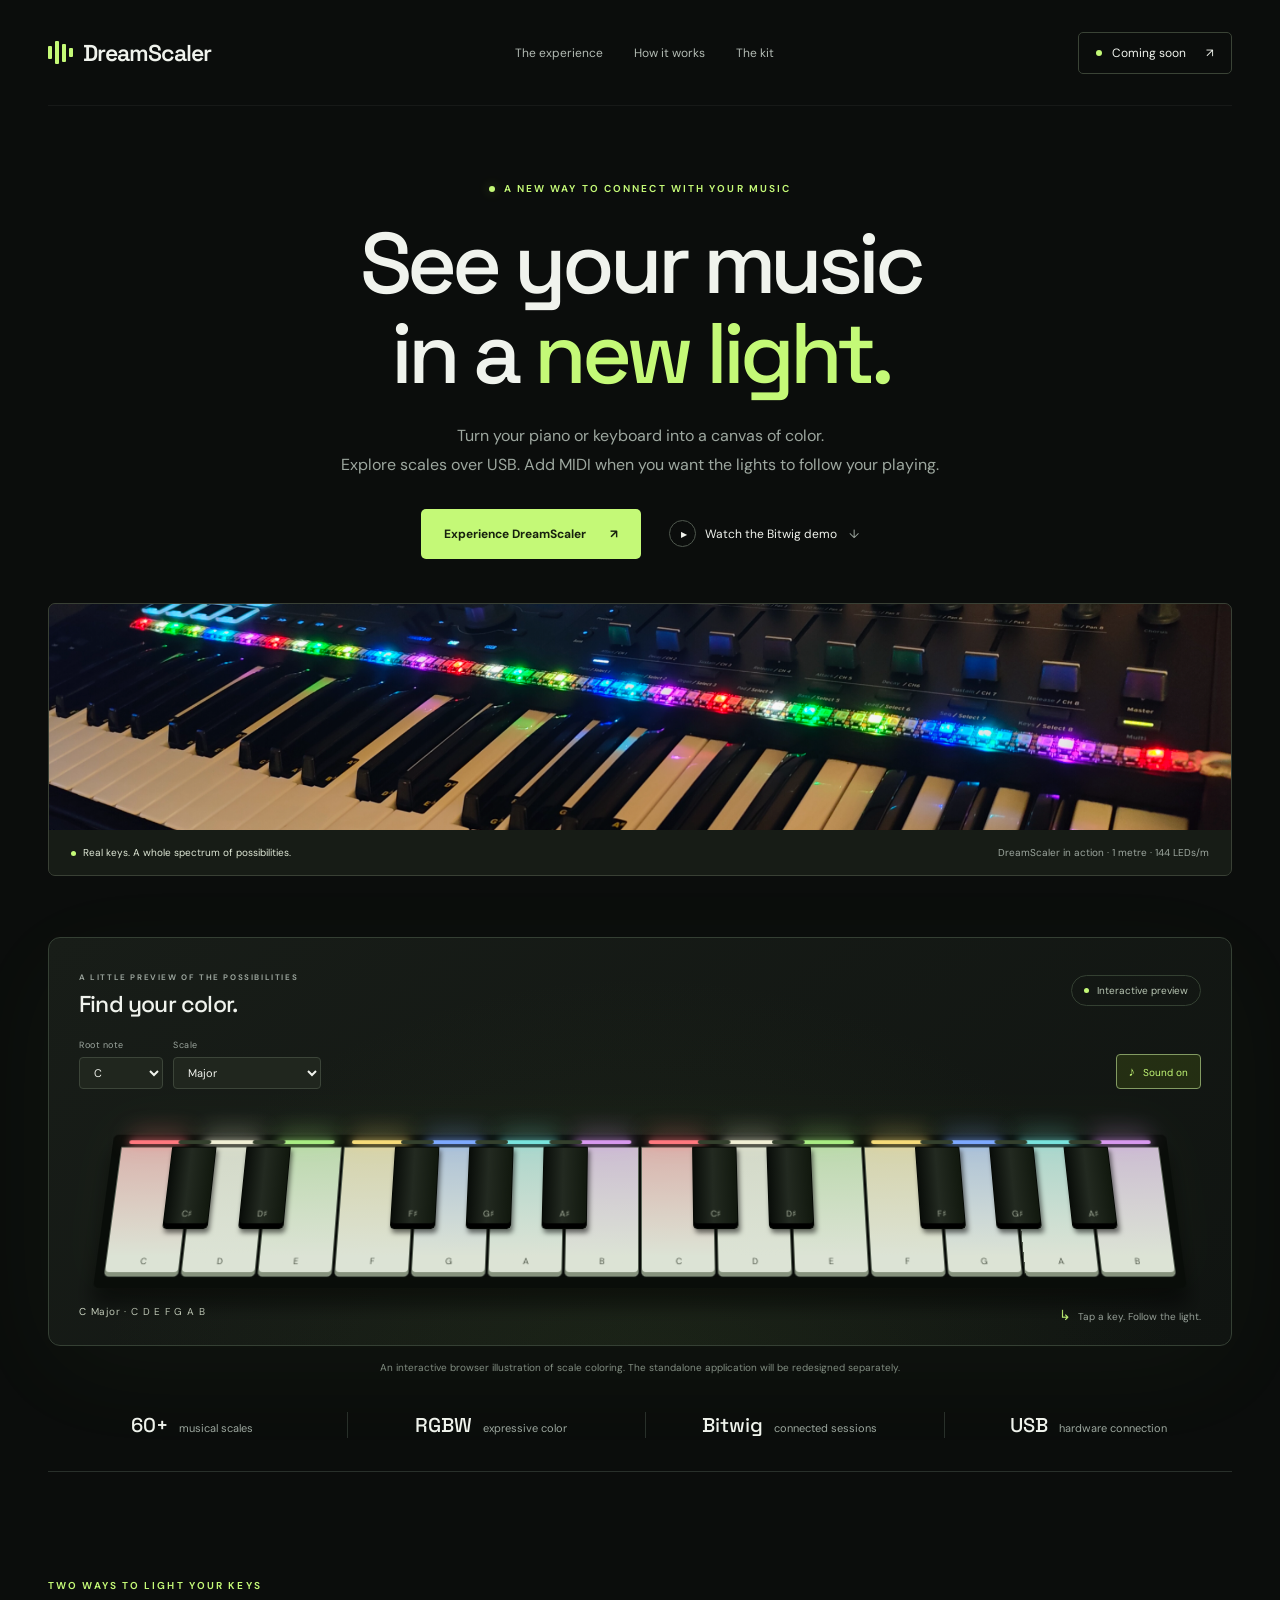
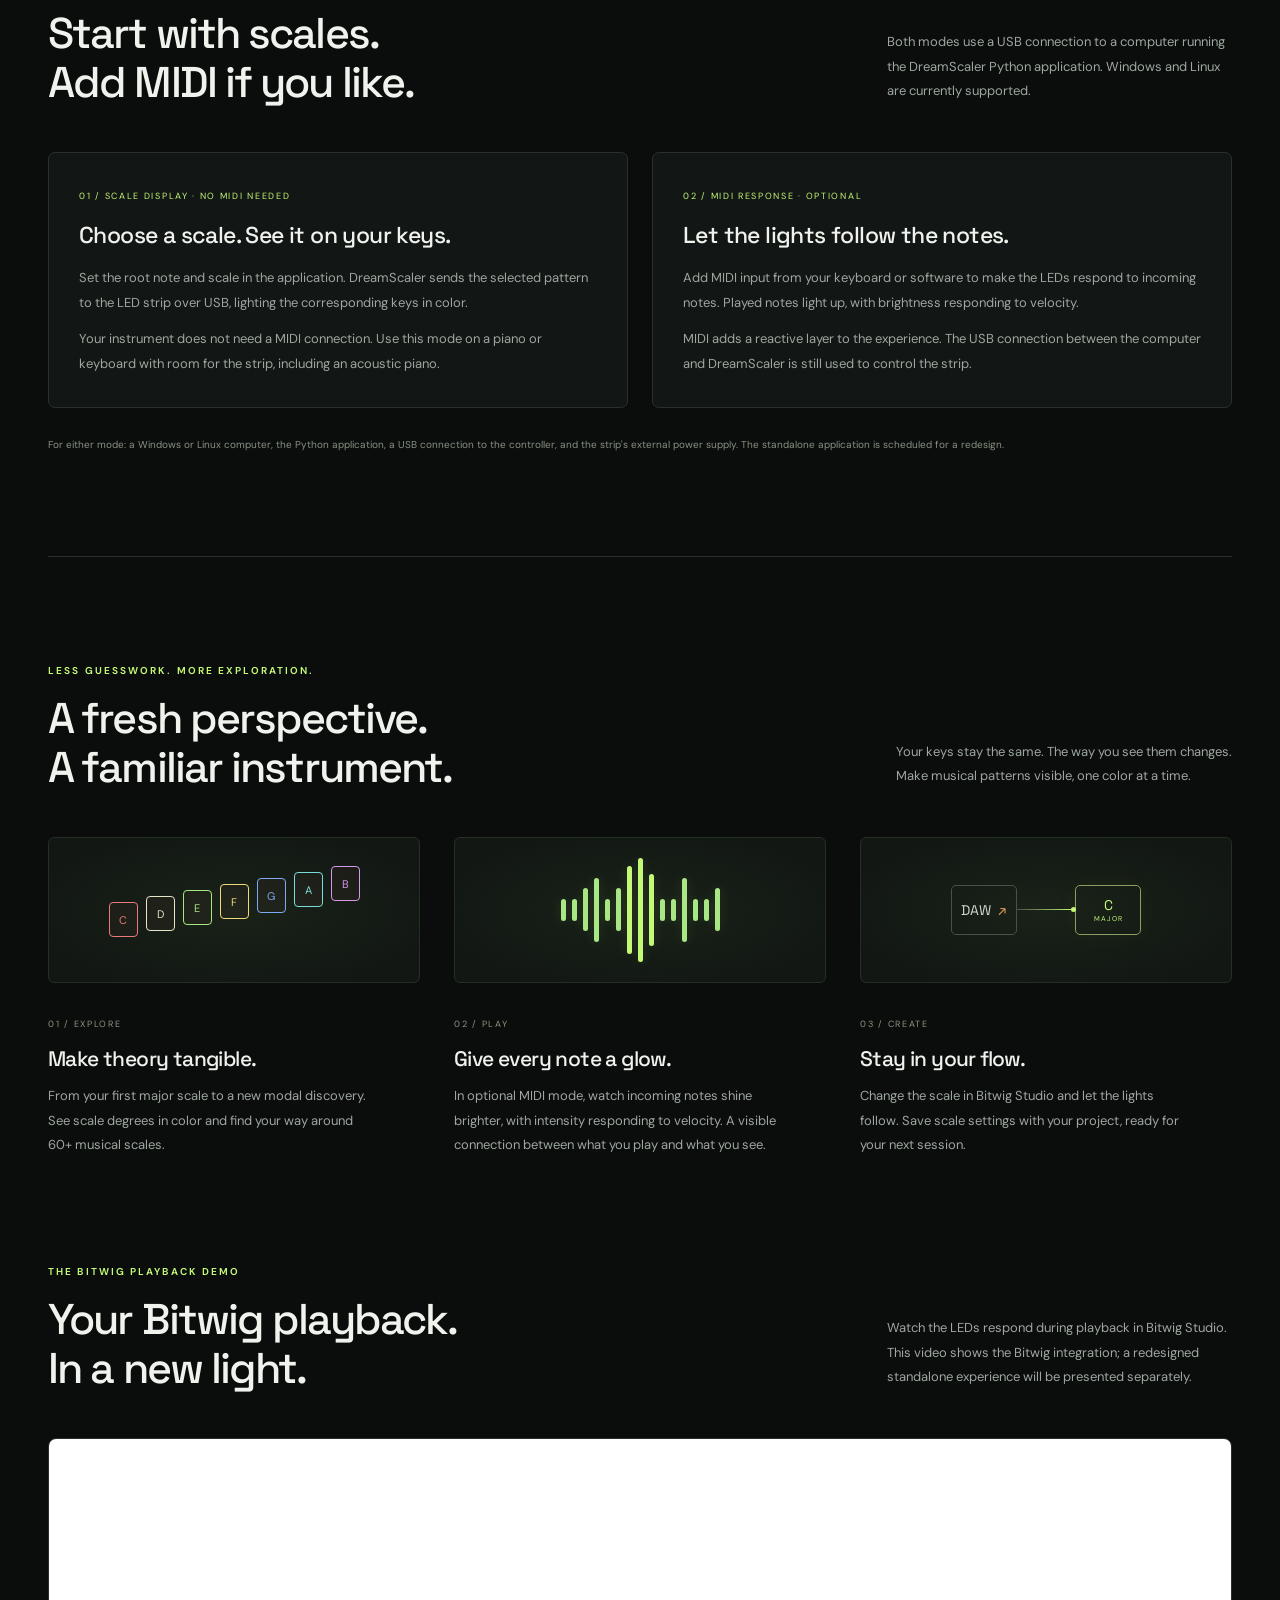
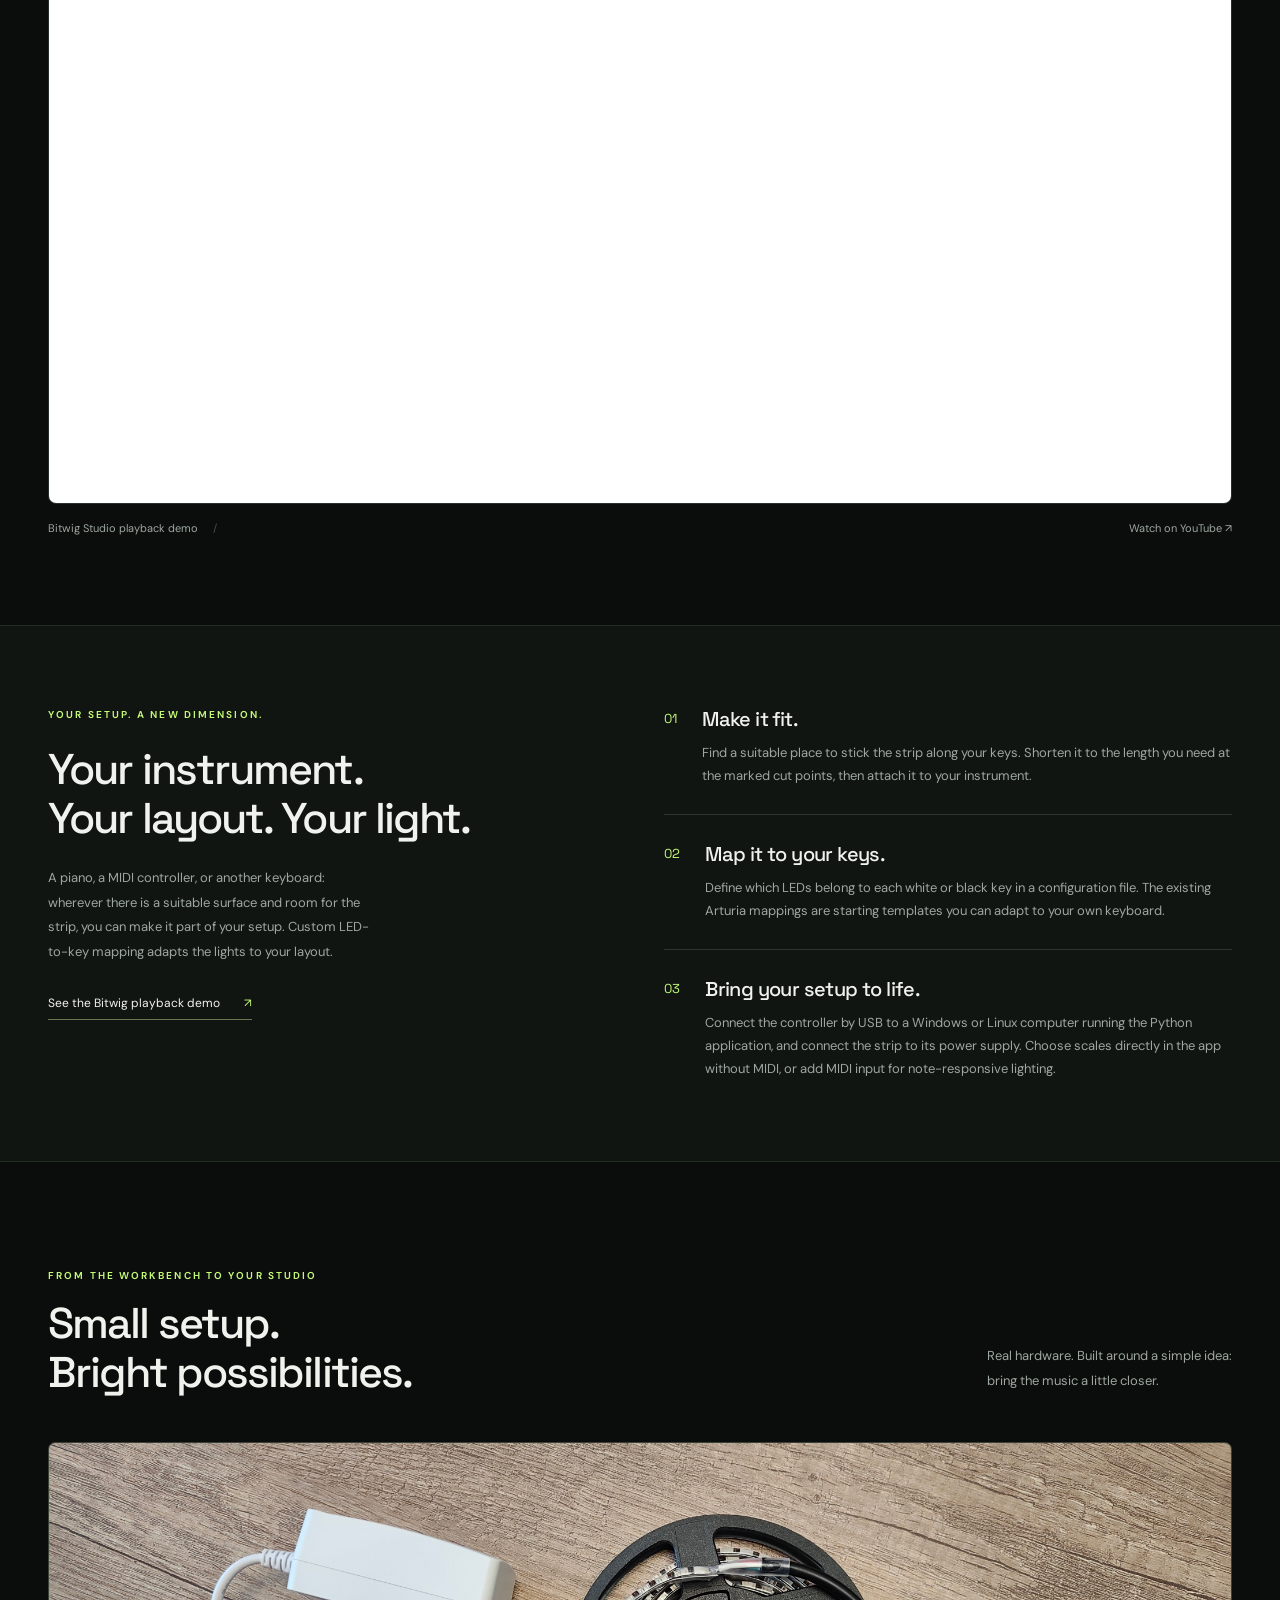
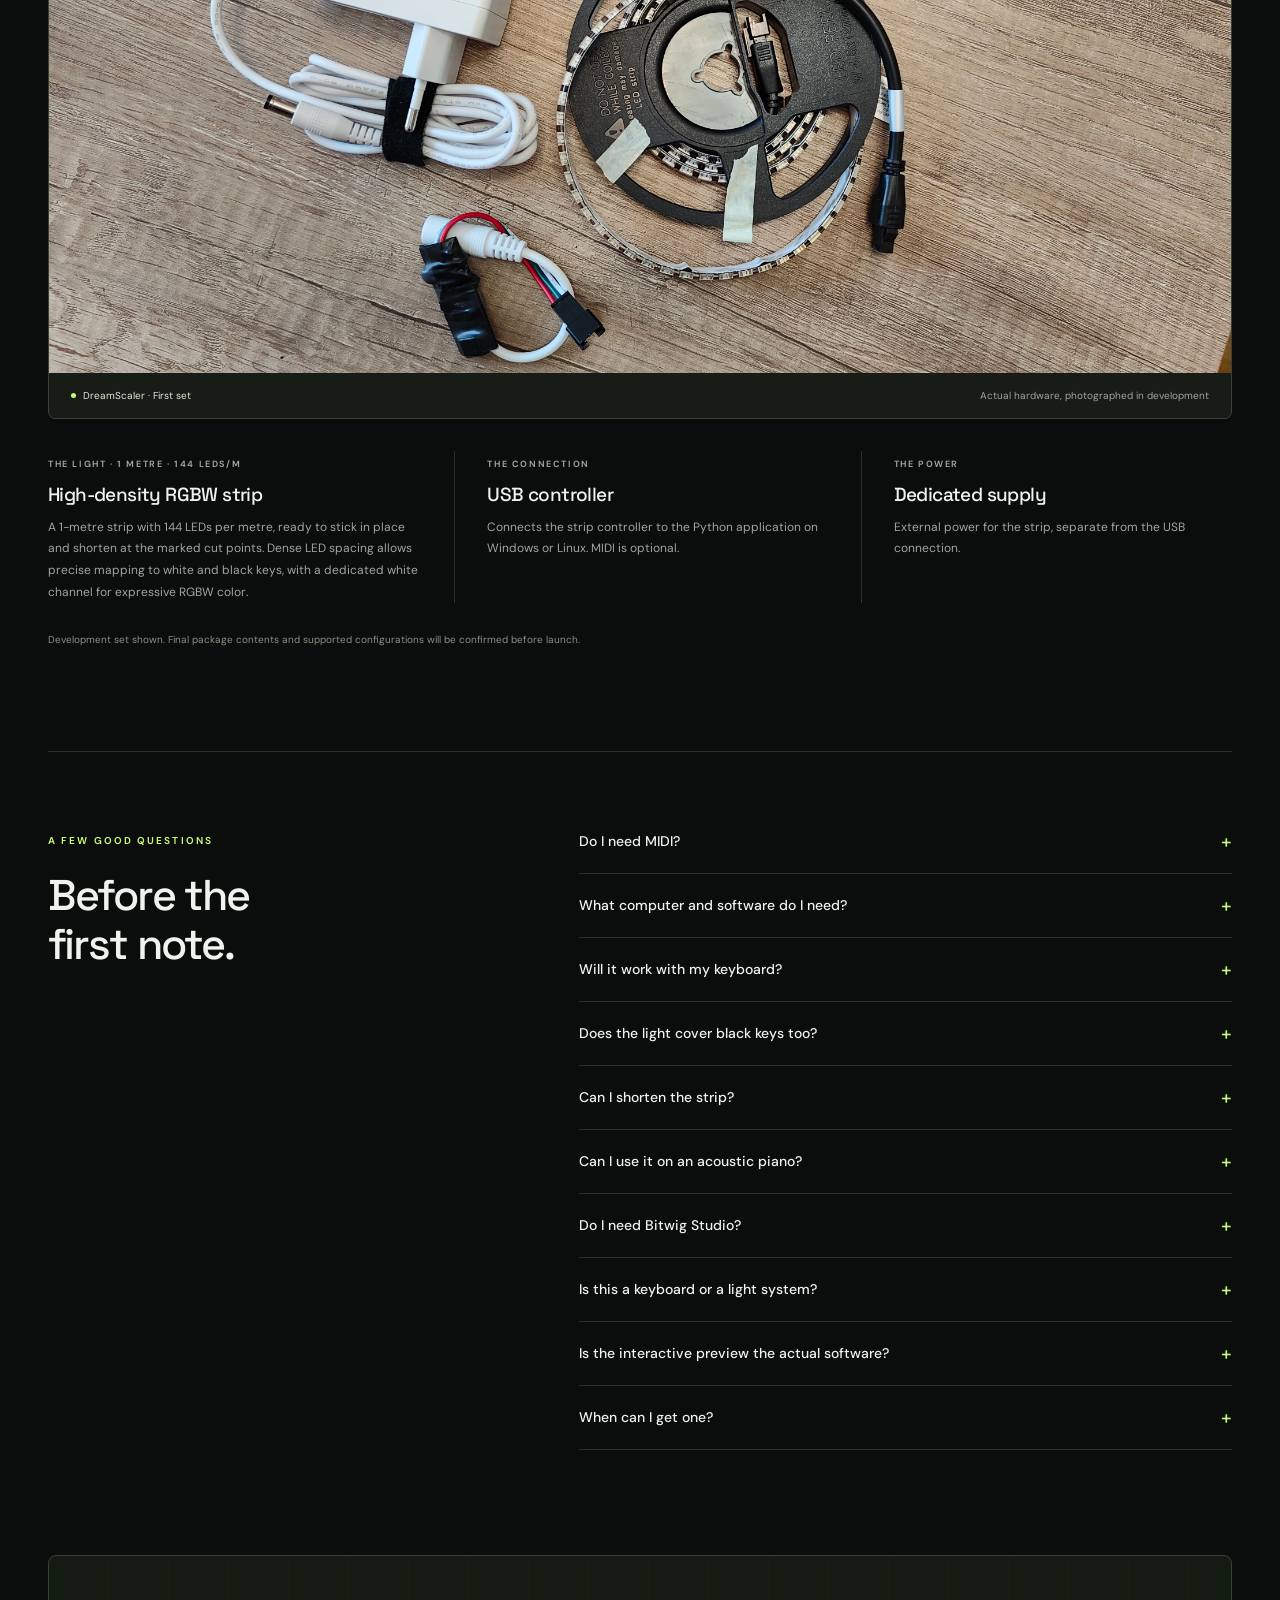
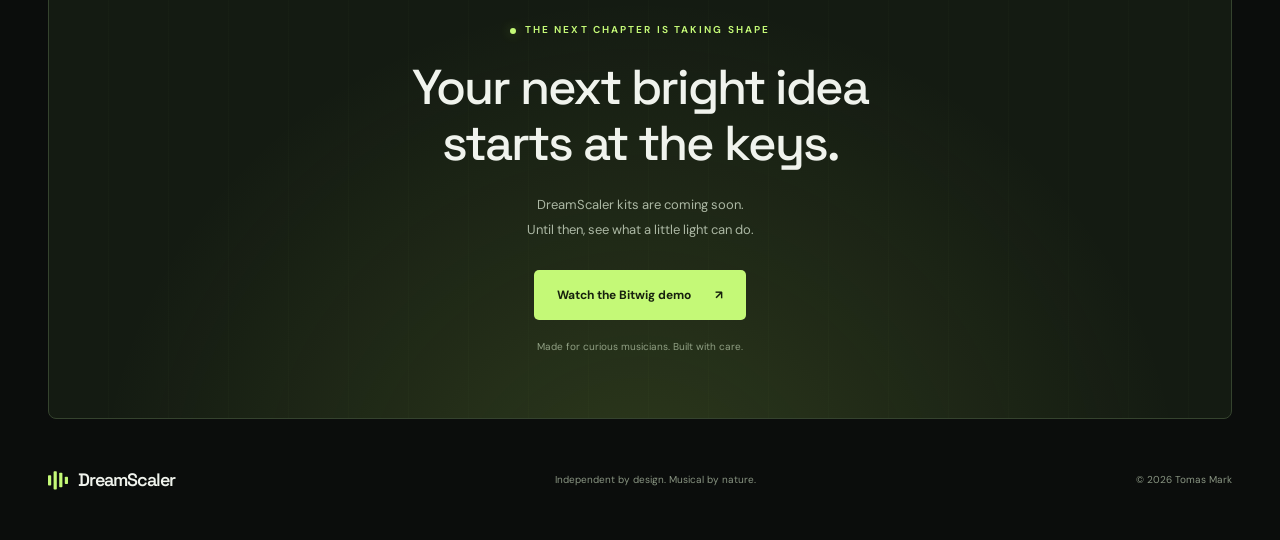
==== index.html @ aa08d742 "Distinguish USB scale display from optional MIDI response modes" ====
<!doctype html>
<html lang="en">
<head>
  <meta charset="utf-8">
  <meta name="viewport" content="width=device-width, initial-scale=1">
  <meta name="theme-color" content="#0b0d0c">
  <meta name="description" content="Light up scales on your piano or keyboard over USB with DreamScaler for Windows and Linux. No MIDI needed for scale display; optional MIDI mode follows incoming notes.">
  <meta property="og:type" content="website">
  <meta property="og:title" content="DreamScaler — See your music in a new light.">
  <meta property="og:description" content="An RGBW light system for your keyboard. Explore scales. Follow your notes. Find your next idea. First kits coming soon.">
  <title>DreamScaler — See your music in a new light.</title>
  <link rel="icon" href="assets/favicon.svg" type="image/svg+xml">
  <link rel="stylesheet" href="styles.css">
  <script src="app.js" defer></script>
</head>
<body>
  <a class="skip-link" href="#main">Skip to content</a>
  <header class="header wrap">
    <a class="brand" href="#" aria-label="DreamScaler home"><span class="brand-icon" aria-hidden="true"><i></i><i></i><i></i><i></i></span>DreamScaler</a>
    <nav aria-label="Main navigation"><a href="#experience">The experience</a><a href="#how-it-works">How it works</a><a href="#the-kit">The kit</a></nav>
    <a class="nav-cta" href="#availability"><span class="status-dot"></span>Coming soon<span aria-hidden="true">↗</span></a>
  </header>

  <main id="main">
    <section class="hero wrap" aria-labelledby="hero-title">
      <div class="eyebrow"><span class="status-dot"></span>A NEW WAY TO CONNECT WITH YOUR MUSIC</div>
      <h1 id="hero-title">See your music<br>in a <span class="accent">new light.</span></h1>
      <p class="hero-copy">Turn your piano or keyboard into a canvas of color.<br class="desktop-break"> Explore scales over USB. Add MIDI when you want the lights to follow your playing.</p>
      <div class="hero-actions"><a class="button primary" href="#experience">Experience DreamScaler <span aria-hidden="true">↗</span></a><a class="video-link" href="#video"><span class="play-icon" aria-hidden="true">▶</span>Watch the Bitwig demo <span class="external-note">↓</span></a></div>

      <figure class="kit-photo performance-photo">
        <img src="assets/dreamscaler-in-action.png" alt="DreamScaler's RGBW LED strip glowing red, green, blue and purple along a keyboard, with colored light reflecting on the white and black keys." width="2109" height="404" fetchpriority="high" decoding="async">
        <figcaption><span><span class="status-dot"></span>Real keys. A whole spectrum of possibilities.</span><span>DreamScaler in action · 1 metre · 144 LEDs/m</span></figcaption>
      </figure>

      <div class="instrument" id="experience" aria-labelledby="demo-title">
        <div class="instrument-top"><div><span class="mini-label">A LITTLE PREVIEW OF THE POSSIBILITIES</span><h2 id="demo-title">Find your color.</h2></div><span class="preview-badge"><span class="status-dot"></span>Interactive preview</span></div>
        <div class="demo-toolbar">
          <div class="demo-selects"><label for="root">Root note<select id="root"><option value="0">C</option><option value="1">C♯</option><option value="2">D</option><option value="3">D♯</option><option value="4">E</option><option value="5">F</option><option value="6">F♯</option><option value="7">G</option><option value="8">G♯</option><option value="9">A</option><option value="10">A♯</option><option value="11">B</option></select></label><label for="scale">Scale<select id="scale"><option value="major">Major</option><option value="minor">Natural minor</option><option value="dorian">Dorian</option><option value="pentatonic">Major pentatonic</option><option value="blues">Blues</option></select></label></div>
          <button class="sound-button" id="sound-toggle" type="button" aria-pressed="true" aria-live="polite"><span aria-hidden="true">♪</span> Sound on</button>
        </div>
        <div class="keyboard-stage"><div class="keyboard" id="keyboard" role="group" aria-label="Two-octave interactive piano keyboard"></div></div>
        <div class="instrument-bottom"><p id="scale-summary" aria-live="polite">C Major · C D E F G A B</p><p><span class="tap-symbol" aria-hidden="true">↳</span> Tap a key. Follow the light.</p></div>
        <noscript><p class="noscript-note">Enable JavaScript to try the interactive keyboard. You can also watch the real hardware during Bitwig playback in the video below.</p></noscript>
      </div>
      <p class="demo-caption">An interactive browser illustration of scale coloring. The standalone application will be redesigned separately.</p>
      <div class="proof-strip"><span><strong>60+</strong> musical scales</span><span><strong>RGBW</strong> expressive color</span><span><strong>Bitwig</strong> connected sessions</span><span><strong>USB</strong> hardware connection</span></div>
    </section>

    <section class="section wrap modes-section" aria-labelledby="modes-title">
      <div class="section-heading"><div><p class="eyebrow">TWO WAYS TO LIGHT YOUR KEYS</p><h2 id="modes-title">Start with scales.<br>Add MIDI if you like.</h2></div><p>Both modes use a USB connection to a computer running the DreamScaler Python application. Windows and Linux are currently supported.</p></div>
      <div class="modes-grid">
        <article class="mode-card"><span class="feature-number">01 / SCALE DISPLAY · NO MIDI NEEDED</span><h3>Choose a scale. See it on your keys.</h3><p>Set the root note and scale in the application. DreamScaler sends the selected pattern to the LED strip over USB, lighting the corresponding keys in color.</p><p>Your instrument does not need a MIDI connection. Use this mode on a piano or keyboard with room for the strip, including an acoustic piano.</p></article>
        <article class="mode-card"><span class="feature-number">02 / MIDI RESPONSE · OPTIONAL</span><h3>Let the lights follow the notes.</h3><p>Add MIDI input from your keyboard or software to make the LEDs respond to incoming notes. Played notes light up, with brightness responding to velocity.</p><p>MIDI adds a reactive layer to the experience. The USB connection between the computer and DreamScaler is still used to control the strip.</p></article>
      </div>
      <p class="kit-note">For either mode: a Windows or Linux computer, the Python application, a USB connection to the controller, and the strip's external power supply. The standalone application is scheduled for a redesign.</p>
    </section>

    <section class="section wrap" aria-labelledby="possibilities-title">
      <div class="section-heading"><div><p class="eyebrow">LESS GUESSWORK. MORE EXPLORATION.</p><h2 id="possibilities-title">A fresh perspective.<br>A familiar instrument.</h2></div><p>Your keys stay the same. The way you see them changes.<br>Make musical patterns visible, one color at a time.</p></div>
      <div class="feature-grid">
        <article class="feature"><div class="feature-art scale-art" aria-hidden="true"><span>C</span><span>D</span><span>E</span><span>F</span><span>G</span><span>A</span><span>B</span></div><span class="feature-number">01 / EXPLORE</span><h3>Make theory tangible.</h3><p>From your first major scale to a new modal discovery. See scale degrees in color and find your way around 60+ musical scales.</p></article>
        <article class="feature"><div class="feature-art play-art" aria-hidden="true"><i></i><i></i><i></i><i></i><i></i><i></i><i></i><i></i><i></i><i></i><i></i><i></i><i></i><i></i><i></i></div><span class="feature-number">02 / PLAY</span><h3>Give every note a glow.</h3><p>In optional MIDI mode, watch incoming notes shine brighter, with intensity responding to velocity. A visible connection between what you play and what you see.</p></article>
        <article class="feature"><div class="feature-art session-art" aria-hidden="true"><span class="session-block">DAW <b>↗</b></span><span class="connection-line"></span><span class="session-block colored">C <small>MAJOR</small></span></div><span class="feature-number">03 / CREATE</span><h3>Stay in your flow.</h3><p>Change the scale in Bitwig Studio and let the lights follow. Save scale settings with your project, ready for your next session.</p></article>
      </div>
    </section>

    <section class="wrap video-section" id="video" aria-labelledby="video-title">
      <div class="section-heading"><div><p class="eyebrow">THE BITWIG PLAYBACK DEMO</p><h2 id="video-title">Your Bitwig playback.<br>In a new light.</h2></div><p>Watch the LEDs respond during playback in Bitwig Studio. This video shows the Bitwig integration; a redesigned standalone experience will be presented separately.</p></div>
      <div class="video-frame"><iframe src="https://www.youtube-nocookie.com/embed/vPi2TyJrofc?rel=0" title="DreamScaler — LED visualization during playback in Bitwig Studio" width="1280" height="720" loading="lazy" referrerpolicy="strict-origin-when-cross-origin" allow="accelerometer; autoplay; clipboard-write; encrypted-media; gyroscope; picture-in-picture; web-share" allowfullscreen></iframe></div>
      <p class="video-caption">Bitwig Studio playback demo <span aria-hidden="true">/</span> <a href="https://www.youtube.com/watch?v=vPi2TyJrofc" target="_blank" rel="noopener noreferrer">Watch on YouTube ↗<span class="sr-only"> (opens in a new tab)</span></a></p>
    </section>

    <section class="workflow-section" id="how-it-works" aria-labelledby="workflow-title"><div class="wrap workflow-layout">
      <div class="workflow-intro"><p class="eyebrow">YOUR SETUP. A NEW DIMENSION.</p><h2 id="workflow-title">Your instrument.<br>Your layout. Your light.</h2><p>A piano, a MIDI controller, or another keyboard: wherever there is a suitable surface and room for the strip, you can make it part of your setup. Custom LED-to-key mapping adapts the lights to your layout.</p><a class="text-link" href="#video">See the Bitwig playback demo <span aria-hidden="true">↗</span></a></div>
      <ol class="steps"><li><span class="step-number">01</span><div><h3>Make it fit.</h3><p>Find a suitable place to stick the strip along your keys. Shorten it to the length you need at the marked cut points, then attach it to your instrument.</p></div></li><li><span class="step-number">02</span><div><h3>Map it to your keys.</h3><p>Define which LEDs belong to each white or black key in a configuration file. The existing Arturia mappings are starting templates you can adapt to your own keyboard.</p></div></li><li><span class="step-number">03</span><div><h3>Bring your setup to life.</h3><p>Connect the controller by USB to a Windows or Linux computer running the Python application, and connect the strip to its power supply. Choose scales directly in the app without MIDI, or add MIDI input for note-responsive lighting.</p></div></li></ol>
    </div></section>

    <section class="section wrap kit-section" id="the-kit" aria-labelledby="kit-title">
      <div class="section-heading"><div><p class="eyebrow">FROM THE WORKBENCH TO YOUR STUDIO</p><h2 id="kit-title">Small setup.<br>Bright possibilities.</h2></div><p>Real hardware. Built around a simple idea:<br>bring the music a little closer.</p></div>
      <figure class="kit-photo"><img src="assets/dreamscaler-kit.jpg" alt="The first DreamScaler set on a wooden work surface: a coiled RGBW LED strip, white power adapter, and wired controller assembly." width="4096" height="1836" loading="lazy" decoding="async"><figcaption><span><span class="status-dot"></span>DreamScaler · First set</span><span>Actual hardware, photographed in development</span></figcaption></figure>
      <div class="kit-details"><div><span class="mini-label">THE LIGHT · 1 METRE · 144 LEDS/M</span><h3>High-density RGBW strip</h3><p>A 1-metre strip with 144 LEDs per metre, ready to stick in place and shorten at the marked cut points. Dense LED spacing allows precise mapping to white and black keys, with a dedicated white channel for expressive RGBW color.</p></div><div><span class="mini-label">THE CONNECTION</span><h3>USB controller</h3><p>Connects the strip controller to the Python application on Windows or Linux. MIDI is optional.</p></div><div><span class="mini-label">THE POWER</span><h3>Dedicated supply</h3><p>External power for the strip, separate from the USB connection.</p></div></div>
      <p class="kit-note">Development set shown. Final package contents and supported configurations will be confirmed before launch.</p>
    </section>

    <section class="section wrap faq-layout" aria-labelledby="faq-title"><div><p class="eyebrow">A FEW GOOD QUESTIONS</p><h2 id="faq-title">Before the<br>first note.</h2></div><div class="faq-list">
      <details><summary>Do I need MIDI?<span aria-hidden="true">+</span></summary><p>No. In scale-display mode, choose the root note and scale in the application and send the pattern to the strip over USB. MIDI is only needed for the optional mode that responds to incoming notes.</p></details>
      <details><summary>What computer and software do I need?<span aria-hidden="true">+</span></summary><p>DreamScaler currently supports Windows and Linux through a Python application. Connect the controller to your computer by USB and power the strip with its external supply. The application runs on the computer; standalone means that it can be used without a DAW such as Bitwig.</p></details>
      <details><summary>Will it work with my keyboard?<span aria-hidden="true">+</span></summary><p>DreamScaler is designed to adapt to your instrument. The strip can be attached to a piano, MIDI controller or another keyboard wherever there is a suitable surface and enough space. LED positions are assigned to keys in a configuration file, so you can calibrate the mapping for your own layout. The Arturia KeyLab 49 MKII and 61-key configurations are starting templates for other setups.</p></details>
      <details><summary>Does the light cover black keys too?<span aria-hidden="true">+</span></summary><p>Yes. With 144 LEDs per metre, the strip provides closely spaced light sources for both white and black keys. You define the LED-to-key assignments in the configuration file to match the strip's actual position on your instrument.</p></details>
      <details><summary>Can I shorten the strip?<span aria-hidden="true">+</span></summary><p>Yes. The supplied strip is 1 metre long and can be trimmed at its marked cut points to suit the space on your instrument. Adjust the LED-to-key mapping in the configuration file to match the shortened strip.</p></details>
      <details><summary>Can I use it on an acoustic piano?<span aria-hidden="true">+</span></summary><p>Yes. Mount the strip wherever there is a suitable surface and enough room, then map the LEDs to the piano keys. Choose a scale in the Windows or Linux application and display it over USB; no MIDI connection to the piano is needed. Optional note-responsive mode uses incoming MIDI data rather than detecting acoustic sound.</p></details>
      <details><summary>Do I need Bitwig Studio?<span aria-hidden="true">+</span></summary><p>No. Set scales directly in the standalone Python application on Windows or Linux, with the controller connected by USB. Neither MIDI nor Bitwig is required for scale display. The standalone application is due for a redesign; the embedded video demonstrates Bitwig playback only.</p></details>
      <details><summary>Is this a keyboard or a light system?<span aria-hidden="true">+</span></summary><p>DreamScaler is an LED light system and companion software for a keyboard you already own. A keyboard and computer are not included.</p></details>
      <details><summary>Is the interactive preview the actual software?<span aria-hidden="true">+</span></summary><p>The interactive keyboard on this page is a browser illustration of scale coloring, with synthesized sound. It does not connect to MIDI or hardware and does not represent the standalone application's interface. The video shows the real LED hardware during Bitwig Studio playback.</p></details>
      <details><summary>When can I get one?<span aria-hidden="true">+</span></summary><p>The first DreamScaler set is being prepared. Windows and Linux are currently supported through the Python application. Pricing, availability and final setup instructions will be announced here before orders open.</p></details>
    </div></section>

    <section class="availability wrap" id="availability" aria-labelledby="availability-title"><div class="availability-glow" aria-hidden="true"></div><p class="eyebrow"><span class="status-dot"></span>THE NEXT CHAPTER IS TAKING SHAPE</p><h2 id="availability-title">Your next bright idea<br>starts at the keys.</h2><p>DreamScaler kits are coming soon.<br>Until then, see what a little light can do.</p><a class="button primary" href="#video">Watch the Bitwig demo <span aria-hidden="true">↗</span></a><span class="availability-note">Made for curious musicians. Built with care.</span></section>
  </main>
  <footer class="wrap footer"><a class="brand" href="#"><span class="brand-icon" aria-hidden="true"><i></i><i></i><i></i><i></i></span>DreamScaler</a><span>Independent by design. Musical by nature.</span><p>© <span id="year">2026</span> Tomas Mark</p></footer>
</body>
</html>
---- styles.css ----
@import url('https://fonts.googleapis.com/css2?family=DM+Sans:wght@400;450;500;550;600;650;700&family=Space+Grotesk:wght@400;500;600;700&display=swap');
:root {
  color-scheme:dark;
  --bg:#0b0d0c;
  --surface:#121614;
  --line:#29302b;
  --text:#f0f3ed;
  --muted:#9da79f;
  --green:#c4f977;
  --display:'Space Grotesk',sans-serif;
  --body:'DM Sans',sans-serif;
}

* {
  box-sizing:border-box;
}

html {
  scroll-behavior:smooth;
  scroll-padding-top:30px;
}

body {
  margin:0;
  background:var(--bg);
  color:var(--text);
  font-family:var(--body);
  font-size:16px;
  -webkit-font-smoothing:antialiased;
}

a {
  color:inherit;
  text-decoration:none;
}

button,select {
  font:inherit;
}

button,a,select,summary {
  -webkit-tap-highlight-color:transparent;
}

button {
  cursor:pointer;
}

button:focus-visible,a:focus-visible,select:focus-visible,summary:focus-visible {
  outline:2px solid var(--green);
  outline-offset:5px;
}

::selection {
  background:var(--green);
  color:var(--bg);
}

.wrap {
  width:min(1200px,calc(100% - 96px));
  margin-inline:auto;
}

.accent {
  color:var(--green);
}

.eyebrow,.mini-label {
  font-size:10px;
  letter-spacing:2.1px;
  font-weight:650;
  line-height:1.7;
}

.eyebrow {
  color:var(--green);
  margin:0 0 22px;
}

.mini-label {
  color:var(--muted);
  letter-spacing:1.6px;
}

.status-dot {
  display:inline-block;
  width:6px;
  height:6px;
  border-radius:50%;
  background:var(--green);
  vertical-align:middle;
  flex-shrink:0;
}

.eyebrow .status-dot {
  margin-right:9px;
  box-shadow:0 0 12px #c4f94455;
}

.header {
  height:106px;
  display:flex;
  align-items:center;
  justify-content:space-between;
  gap:28px;
  border-bottom:1px solid #ffffff0d;
}

.brand {
  display:inline-flex;
  align-items:center;
  gap:10px;
  font-family:var(--display);
  font-size:23px;
  letter-spacing:-1px;
  font-weight:600;
  white-space:nowrap;
}

.brand-dot {
  font-size:10px;
  align-self:flex-start;
  padding-top:5px;
  margin-left:-7px;
}

.brand-icon {
  display:flex;
  gap:3px;
  align-items:center;
  height:26px;
}

.brand-icon i {
  width:4px;
  background:var(--green);
  border-radius:1px;
  height:13px;
}

.brand-icon i:nth-child(2) {
  height:23px;
}

.brand-icon i:nth-child(3) {
  height:18px;
}

.brand-icon i:nth-child(4) {
  height:9px;
}

.header nav {
  display:flex;
  gap:31px;
  font-size:12px;
  color:#b2bab3;
}

.header nav a:hover,.text-link:hover,.video-link:hover {
  color:var(--green);
}

.nav-cta {
  display:flex;
  align-items:center;
  gap:10px;
  border:1px solid #3a4336;
  padding:12px 17px;
  border-radius:5px;
  font-size:12px;
}

.nav-cta>span:last-child {
  margin-left:10px;
}

.nav-cta:hover {
  background:#c4f9100a;
  border-color:var(--green);
}

.hero {
  text-align:center;
  padding-top:74px;
}

.hero h1 {
  font-family:var(--display);
  font-size:clamp(54px,6.7vw,88px);
  line-height:1.045;
  letter-spacing:-5px;
  font-weight:500;
  margin:0;
}

.hero-copy {
  font-size:16px;
  line-height:1.8;
  color:var(--muted);
  margin:24px auto 29px;
}

.hero-actions {
  display:flex;
  align-items:center;
  justify-content:center;
  gap:28px;
}

.button {
  display:inline-flex;
  justify-content:center;
  align-items:center;
  gap:24px;
  padding:17px 23px;
  border-radius:5px;
  font-size:12px;
  font-weight:700;
  transition:background .2s,transform .2s;
}

.button:hover {
  transform:translateY(-2px);
}

.primary {
  background:var(--green);
  color:#17210e;
}

.primary:hover {
  background:#d4ff94;
}

.video-link {
  font-size:12px;
  display:flex;
  align-items:center;
  gap:9px;
}

.play-icon {
  width:27px;
  height:27px;
  border:1px solid #4f584e;
  border-radius:50%;
  display:grid;
  place-items:center;
  font-size:8px;
  padding-left:2px;
}

.external-note {
  color:var(--muted);
  margin-left:3px;
}

.instrument {
  position:relative;
  margin-top:61px;
  border:1px solid #354034;
  border-radius:12px;
  text-align:left;
  background:radial-gradient(ellipse at 50% 115%,#435d2a30,transparent 65%),linear-gradient(145deg,#181d18,#101411);
  box-shadow:0 25px 110px #97e6670a;
  overflow:hidden;
  scroll-margin-top:28px;
}

.instrument-top {
  padding:26px 30px 0;
  display:flex;
  justify-content:space-between;
  align-items:center;
  gap:10px;
}

.instrument-top h2 {
  font-family:var(--display);
  font-size:23px;
  font-weight:500;
  letter-spacing:-.8px;
  margin:6px 0 0;
}

.instrument-top .mini-label {
  font-size:8px;
}

.preview-badge {
  display:flex;
  align-items:center;
  gap:8px;
  color:#b8c6b3;
  font-size:10px;
  border:1px solid #344032;
  border-radius:30px;
  padding:8px 12px;
}

.preview-badge .status-dot {
  width:5px;
  height:5px;
}

.demo-toolbar {
  display:flex;
  justify-content:space-between;
  align-items:end;
  margin:22px 30px;
}

.demo-selects {
  display:flex;
  gap:10px;
}

.demo-selects label {
  display:flex;
  flex-direction:column;
  gap:6px;
  font-size:9px;
  color:var(--muted);
  letter-spacing:.5px;
}

.demo-selects select {
  border:1px solid #3c4539;
  background:#20261e;
  color:var(--text);
  border-radius:4px;
  padding:7px 29px 7px 10px;
  min-width:84px;
  font-size:11px;
  cursor:pointer;
}

.sound-button {
  font-size:10px;
  color:#b8c6b3;
  background:transparent;
  border:1px solid #3c4539;
  border-radius:4px;
  padding:8px 12px;
}

.sound-button span {
  font-size:13px;
  margin-right:5px;
}

.sound-button[aria-pressed=true] {
  background:#c4f9191a;
  color:var(--green);
  border-color:#839b62;
}

.keyboard-stage {
  padding:17px 44px 0;
  perspective:900px;
}

.keyboard {
  position:relative;
  display:flex;
  height:160px;
  transform:rotateX(13deg);
  transform-origin:bottom;
  border:8px solid #090d09;
  border-top-width:13px;
  border-bottom-width:11px;
  border-radius:5px;
  background:#080b08;
  box-shadow:0 -15px 55px #c5f97807,0 17px 20px #0008;
  isolation:isolate;
  touch-action:pan-y;
}

.piano-key {
  position:relative;
  flex:1;
  border:1px solid #555f52;
  border-radius:0 0 5px 5px;
  margin:0 1px;
  padding:0;
  background:linear-gradient(#bdc3b7,#e3e6dc 75%,#bcc3b2);
  color:#4c5446;
  display:flex;
  align-items:flex-end;
  justify-content:center;
  font-size:9px;
  padding-bottom:9px;
  box-shadow:inset 0 -4px 0 #86927d;
  transition:background .1s,box-shadow .1s;
}

.piano-key::before {
  content:'';
  position:absolute;
  left:10%;
  right:10%;
  top:-8px;
  height:4px;
  border-radius:3px;
  background:#34402d;
}

.piano-key.in-scale::before {
  background:var(--key-color);
  box-shadow:0 0 9px var(--key-color),0 -7px 23px var(--key-color);
}

.piano-key.in-scale {
  background:linear-gradient(180deg,color-mix(in srgb,var(--key-color) 32%,#c6cfc3),#dce3d5 85%);
}

.piano-key.black {
  position:absolute;
  z-index:2;
  top:0;
  width:4.35%;
  height:64%;
  border:1px solid #060a05;
  background:linear-gradient(90deg,#090d09,#232a21 45%,#11180e);
  color:#a2ac99;
  border-radius:0 0 4px 4px;
  box-shadow:inset 0 -5px 0 #000,2px 4px 5px #0008;
  margin:0;
  padding-bottom:9px;
}

.piano-key.black.in-scale {
  background:linear-gradient(180deg,color-mix(in srgb,var(--key-color) 20%,#101810),#131d10);
}

.piano-key.black::before {
  top:-8px;
  left:12%;
  right:12%;
}

.piano-key.active,.piano-key.in-scale.active {
  background:var(--key-color,#fff);
  box-shadow:0 0 22px color-mix(in srgb,var(--key-color,#fff) 45%,transparent),inset 0 -2px 0 #0004;
  color:#11200a;
}

.piano-key:focus-visible {
  outline:2px solid var(--green);
  outline-offset:-4px;
  z-index:3;
}

.instrument-bottom {
  display:flex;
  justify-content:space-between;
  gap:15px;
  padding:16px 30px 18px;
}

.instrument-bottom p {
  font-size:10px;
  color:var(--muted);
  margin:0;
  line-height:1.6;
}

.instrument-bottom p:first-child {
  color:#d4deca;
  letter-spacing:.8px;
}

.tap-symbol {
  color:var(--green);
  font-size:14px;
  margin-right:4px;
}

.demo-caption {
  font-size:10px;
  color:#818d82;
  margin:15px 0 0;
}

.proof-strip {
  display:grid;
  grid-template-columns:repeat(4,1fr);
  border-bottom:1px solid var(--line);
  padding:38px 0 33px;
  gap:10px;
  text-align:center;
}

.proof-strip span {
  font-size:11px;
  color:var(--muted);
}

.proof-strip strong {
  font-family:var(--display);
  font-size:20px;
  font-weight:500;
  color:var(--text);
  margin-right:8px;
}

.proof-strip span+span {
  border-left:1px solid var(--line);
}

.section {
  padding-block:105px;
}

.section-heading {
  display:flex;
  justify-content:space-between;
  gap:40px;
  align-items:end;
  margin-bottom:45px;
}

h2 {
  font-family:var(--display);
  font-size:43px;
  line-height:1.14;
  letter-spacing:-1.9px;
  font-weight:500;
  margin:0;
}

h3 {
  font-family:var(--display);
  font-weight:500;
  letter-spacing:-.6px;
}

.section-heading>p,.workflow-intro>p:not(.eyebrow) {
  font-size:13px;
  line-height:1.9;
  color:var(--muted);
  margin:0 0 3px;
  max-width:345px;
}

.section-heading .eyebrow {
  margin-bottom:15px;
}

.feature-grid {
  display:grid;
  grid-template-columns:repeat(3,1fr);
  gap:34px;
}

.feature-art {
  height:146px;
  background:radial-gradient(ellipse at center,#28382355,transparent 80%),#121713;
  border:1px solid #252e25;
  border-radius:6px;
  display:flex;
  align-items:center;
  justify-content:center;
  margin-bottom:28px;
  overflow:hidden;
}

.scale-art {
  gap:8px;
}

.scale-art span {
  display:grid;
  place-items:center;
  width:29px;
  height:35px;
  font-size:11px;
  border:1px solid currentColor;
  border-radius:4px;
  color:#ed797c;
  background:#ed797c09;
  transform:translateY(10px);
}

.scale-art span:nth-child(2) {
  color:#e8e6c8;
  transform:translateY(4px);
}

.scale-art span:nth-child(3) {
  color:#a6e782;
  transform:translateY(-2px);
}

.scale-art span:nth-child(4) {
  color:#efdc78;
  transform:translateY(-8px);
}

.scale-art span:nth-child(5) {
  color:#7faaf2;
  transform:translateY(-14px);
}

.scale-art span:nth-child(6) {
  color:#79dddb;
  transform:translateY(-20px);
}

.scale-art span:nth-child(7) {
  color:#d599e9;
  transform:translateY(-26px);
}

.play-art {
  gap:6px;
}

.play-art i {
  height:22px;
  width:5px;
  border-radius:4px;
  background:#a9e785;
  box-shadow:0 0 12px #b4f18122;
}

.play-art i:nth-child(3n) {
  height:43px;
}

.play-art i:nth-child(4n) {
  height:64px;
}

.play-art i:nth-child(7) {
  height:88px;
  background:var(--green);
}

.play-art i:nth-child(8) {
  height:104px;
  background:var(--green);
}

.play-art i:nth-child(9) {
  height:72px;
  background:var(--green);
}

.session-block {
  width:66px;
  height:50px;
  display:flex;
  align-items:center;
  justify-content:center;
  gap:7px;
  border:1px solid #485144;
  border-radius:5px;
  color:#d0d8c9;
  font-family:var(--display);
  font-size:14px;
}

.session-block b {
  font-weight:400;
  color:#ed9d61;
}

.session-block.colored {
  flex-direction:column;
  gap:0;
  color:var(--green);
  border-color:#899e61;
  box-shadow:0 0 25px #c4f9180b;
}

.session-block small {
  font-family:var(--body);
  font-size:7px;
  letter-spacing:1px;
}

.connection-line {
  width:58px;
  height:1px;
  background:linear-gradient(90deg,#485144,var(--green));
  position:relative;
}

.connection-line::after {
  content:'';
  position:absolute;
  right:-1px;
  top:-2px;
  background:var(--green);
  width:5px;
  height:5px;
  border-radius:50%;
}

.feature-number {
  font-size:9px;
  letter-spacing:1.7px;
  color:#899680;
}

.feature h3 {
  font-size:21px;
  margin:13px 0 12px;
}

.feature p {
  font-size:13px;
  color:var(--muted);
  line-height:1.9;
  margin:0;
  max-width:325px;
}

.workflow-section {
  background:#111511;
  border-block:1px solid #252e25;
  padding:80px 0;
}

.workflow-layout {
  display:grid;
  grid-template-columns:1fr 1.1fr;
  gap:100px;
}

.workflow-intro>p:not(.eyebrow) {
  margin-top:23px;
  max-width:330px;
}

.text-link {
  font-size:12px;
  display:inline-flex;
  gap:24px;
  margin-top:27px;
  border-bottom:1px solid #68774f;
  padding-bottom:8px;
}

.text-link span {
  color:var(--green);
}

.steps {
  list-style:none;
  padding:0;
  margin:0;
}

.steps li {
  display:flex;
  gap:25px;
  padding:26px 0;
  border-bottom:1px solid #2d352c;
}

.steps li:first-child {
  padding-top:0;
}

.steps li:last-child {
  border:0;
  padding-bottom:0;
}

.step-number {
  font-family:var(--display);
  font-size:13px;
  color:var(--green);
  padding-top:4px;
}

.steps h3 {
  font-size:20px;
  margin:0 0 9px;
}

.steps p {
  font-size:13px;
  line-height:1.8;
  color:var(--muted);
  margin:0;
}

.kit-photo {
  margin:0;
  overflow:hidden;
  border-radius:7px;
  border:1px solid #394035;
  background:#262b21;
}

.kit-photo img {
  display:block;
  width:100%;
  height:auto;
}

.performance-photo {
  margin-top:44px;
  text-align:left;
}

.kit-photo figcaption {
  display:flex;
  justify-content:space-between;
  gap:15px;
  padding:16px 22px;
  background:#171c16;
  font-size:10px;
  color:var(--muted);
}

.kit-photo figcaption>span:first-child {
  color:#e0e9d7;
}

.kit-photo .status-dot {
  margin-right:7px;
  width:5px;
  height:5px;
}

.kit-details {
  display:grid;
  grid-template-columns:repeat(3,1fr);
  margin-top:32px;
  gap:35px;
}

.kit-details>div+div {
  border-left:1px solid var(--line);
  padding-left:32px;
}

.kit-details .mini-label {
  font-size:9px;
}

.kit-details h3 {
  margin:10px 0;
  font-size:19px;
}

.kit-details p {
  font-size:12px;
  line-height:1.8;
  color:var(--muted);
  margin:0;
}

.kit-note {
  font-size:10px;
  color:#879282;
  margin:30px 0 0;
}

.faq-layout {
  border-top:1px solid var(--line);
  display:grid;
  grid-template-columns:1fr 1.45fr;
  gap:80px;
  padding-top:80px;
}

.faq-list details {
  border-bottom:1px solid var(--line);
}

.faq-list summary {
  cursor:pointer;
  display:flex;
  justify-content:space-between;
  gap:20px;
  list-style:none;
  padding:22px 0;
  font-size:14px;
  font-weight:500;
}

.faq-list details:first-child summary {
  padding-top:0;
}

.faq-list summary::-webkit-details-marker {
  display:none;
}

.faq-list summary span {
  color:var(--green);
  font-size:19px;
  line-height:1;
}

.faq-list details[open] summary span {
  transform:rotate(45deg);
}

.faq-list details p {
  font-size:13px;
  line-height:1.9;
  color:var(--muted);
  margin:0;
  padding:0 27px 23px 0;
}

.availability {
  position:relative;
  isolation:isolate;
  border:1px solid #35432e;
  border-radius:8px;
  padding:65px 25px;
  text-align:center;
  overflow:hidden;
  background:#141b12;
}

.availability-glow {
  position:absolute;
  inset:0;
  z-index:-1;
  background:radial-gradient(ellipse at 50% 120%,#9bbf4a30,transparent 65%),repeating-linear-gradient(90deg,transparent 0,transparent 59px,#c4f97704 59px,#c4f97704 60px);
}

.availability h2 {
  font-size:49px;
  letter-spacing:-2px;
}

.availability>p:not(.eyebrow) {
  font-size:13px;
  line-height:1.9;
  color:#acb8a4;
  margin:21px 0 28px;
}

.availability-note {
  display:block;
  color:#91a084;
  font-size:10px;
  margin-top:20px;
}

.footer {
  display:flex;
  align-items:center;
  justify-content:space-between;
  gap:20px;
  padding-block:44px;
}

.footer .brand {
  font-size:18px;
}

.footer .brand-icon {
  transform:scale(.8);
  transform-origin:left;
  margin-right:-5px;
}

.footer>span,.footer>p {
  font-size:10px;
  color:#899582;
}

.sr-only {
  position:absolute;
  width:1px;
  height:1px;
  padding:0;
  margin:-1px;
  overflow:hidden;
  clip:rect(0,0,0,0);
  white-space:nowrap;
  border:0;
}

.skip-link {
  position:fixed;
  top:8px;
  left:8px;
  transform:translateY(-150%);
  background:var(--green);
  color:var(--bg);
  padding:10px;
  z-index:10;
}

.skip-link:focus {
  transform:translateY(0);
}

.noscript-note {
  padding:12px 30px;
  color:var(--muted);
  font-size:12px;
}

.video-section {
  padding-bottom:90px;
}

.modes-section {
  border-bottom:1px solid var(--line);
}

.modes-grid {
  display:grid;
  grid-template-columns:repeat(2,minmax(0,1fr));
  gap:24px;
}

.mode-card {
  padding:30px;
  background:var(--surface);
  border:1px solid var(--line);
  border-radius:7px;
}

.mode-card .feature-number {
  color:var(--green);
  line-height:1.8;
}

.mode-card h3 {
  font-size:23px;
  margin:16px 0;
}

.mode-card p {
  font-size:13px;
  line-height:1.9;
  color:var(--muted);
  margin:12px 0 0;
}

@media(max-width:700px) {
  .modes-grid {
    grid-template-columns:1fr;
  }
  .mode-card {
    padding:24px;
  }
}

.video-frame {
  aspect-ratio:16/9;
  border:1px solid var(--line);
  border-radius:8px;
  overflow:hidden;
  background:#151b13;
}

.video-frame iframe {
  display:block;
  width:100%;
  height:100%;
  border:0;
}

.video-caption {
  display:flex;
  justify-content:space-between;
  gap:15px;
  font-size:11px;
  color:var(--muted);
  margin:17px 0 0;
}

.video-caption>span {
  flex:1;
  color:#465040;
}

.video-caption a:hover {
  color:var(--green);
}

@media(max-width:700px) {
  .video-section {
    padding-bottom:60px;
  }
  .video-caption {
    font-size:10px;
  }
}

@media(min-width:1500px) {
  .hero {
    padding-top:90px;
  }
  .hero h1 {
    font-size:96px;
  }
  .keyboard {
    height:180px;
  }
}

@media(max-width:1000px) {
  .wrap {
    width:calc(100% - 56px);
  }
  .header nav {
    gap:20px;
  }
  .hero h1 {
    font-size:72px;
    letter-spacing:-4px;
  }
  .workflow-layout {
    gap:55px;
  }
  .section-heading {
    gap:30px;
  }
  h2 {
    font-size:36px;
  }
  .feature-grid {
    gap:22px;
  }
  .scale-art {
    gap:5px;
  }
  .scale-art span {
    width:25px;
  }
  .feature h3 {
    font-size:19px;
  }
  .proof-strip strong {
    display:block;
    margin:0 0 5px;
  }
  .faq-layout {
    gap:45px;
  }
  .section {
    padding-block:80px;
  }
  .keyboard-stage {
    padding-inline:25px;
  }
}

@media(max-width:700px) {
  .wrap {
    width:calc(100% - 36px);
  }
  .header {
    height:83px;
    gap:10px;
  }
  .brand {
    font-size:20px;
  }
  .header nav {
    display:none;
  }
  .nav-cta {
    padding:10px;
    font-size:10px;
    gap:7px;
  }
  .nav-cta>span:last-child {
    margin-left:3px;
  }
  .hero {
    padding-top:55px;
  }
  .eyebrow {
    font-size:8px;
    letter-spacing:1.6px;
  }
  .hero h1 {
    font-size:clamp(47px,10.8vw,72px);
    letter-spacing:-2.8px;
  }
  .hero-copy {
    font-size:14px;
    line-height:1.8;
    max-width:350px;
    margin-top:23px;
  }
  .desktop-break {
    display:none;
  }
  .hero-actions {
    gap:18px;
    flex-direction:column;
  }
  .button {
    padding:16px 20px;
  }
  .instrument {
    margin-top:43px;
    border-radius:8px;
  }
  .instrument-top {
    padding:19px 17px 0;
  }
  .instrument-top .mini-label {
    font-size:7px;
    letter-spacing:1px;
  }
  .instrument-top h2 {
    font-size:22px;
  }
  .preview-badge {
    font-size:0;
    padding:8px;
    gap:0;
  }
  .demo-toolbar {
    margin:20px 17px 22px;
    gap:8px;
  }
  .demo-selects {
    gap:8px;
  }
  .demo-selects select {
    font-size:10px;
    min-width:62px;
    max-width:145px;
    padding:8px;
  }
  .sound-button {
    font-size:9px;
    padding:9px 8px;
    white-space:nowrap;
  }
  .keyboard-stage {
    padding:10px 12px 0;
  }
  .keyboard {
    height:119px;
    border-width:5px;
    border-top-width:10px;
  }
  .piano-key {
    font-size:7px;
    margin-inline:.5px;
    border-radius:0 0 3px 3px;
    padding-bottom:8px;
  }
  .piano-key.black {
    font-size:6px;
    padding-bottom:7px;
  }
  .piano-key::before,.piano-key.black::before {
    top:-6px;
    height:3px;
  }
  .instrument-bottom {
    padding:15px 17px 17px;
    flex-direction:column;
    gap:6px;
  }
  .instrument-bottom p {
    font-size:9px;
  }
  .demo-caption {
    font-size:9px;
    line-height:1.7;
    padding-inline:10px;
  }
  .proof-strip {
    padding:28px 0;
    grid-template-columns:repeat(2,1fr);
    gap:24px 0;
  }
  .proof-strip strong {
    font-size:20px;
  }
  .proof-strip span {
    font-size:10px;
  }
  .proof-strip span:nth-child(3) {
    border:0;
  }
  .section {
    padding-block:60px;
  }
  .section-heading {
    display:block;
    margin-bottom:29px;
  }
  .section-heading>p {
    margin-top:22px;
    font-size:13px;
  }
  h2 {
    font-size:34px;
    letter-spacing:-1.4px;
  }
  .feature-grid {
    grid-template-columns:1fr;
    gap:37px;
  }
  .feature-art {
    height:145px;
    margin-bottom:20px;
  }
  .scale-art {
    gap:12px;
  }
  .scale-art span {
    width:30px;
  }
  .feature h3 {
    font-size:23px;
  }
  .feature p {
    max-width:none;
  }
  .workflow-section {
    padding:56px 0;
  }
  .workflow-layout {
    grid-template-columns:1fr;
    gap:37px;
  }
  .workflow-intro>p:not(.eyebrow) {
    max-width:none;
  }
  .steps li {
    gap:20px;
  }
  .kit-photo figcaption {
    font-size:9px;
    padding:13px 15px;
    flex-direction:column;
    gap:6px;
  }
  .kit-details {
    grid-template-columns:1fr;
    gap:21px;
    margin-top:27px;
  }
  .kit-details>div+div {
    padding-left:0;
    border-left:0;
    border-top:1px solid var(--line);
    padding-top:20px;
  }
  .kit-details h3 {
    font-size:20px;
    margin-block:7px;
  }
  .kit-note {
    line-height:1.8;
  }
  .faq-layout {
    grid-template-columns:1fr;
    gap:30px;
  }
  .faq-list summary {
    font-size:13px;
    padding-block:20px;
  }
  .availability {
    padding:48px 20px;
  }
  .availability h2 {
    font-size:35px;
    letter-spacing:-1.6px;
  }
  .availability .eyebrow {
    font-size:7px;
    letter-spacing:1.2px;
  }
  .footer {
    flex-wrap:wrap;
    padding-block:30px;
    gap:15px;
  }
  .footer>span {
    order:3;
    width:100%;
    margin-top:-7px;
  }
  .footer>p {
    font-size:9px;
  }
  .footer .brand {
    font-size:18px;
  }
}

@media(prefers-reduced-motion:reduce) {
  html {
    scroll-behavior:auto;
  }
  *,*::before,*::after {
    transition:none!important;
    animation:none!important;
  }
}
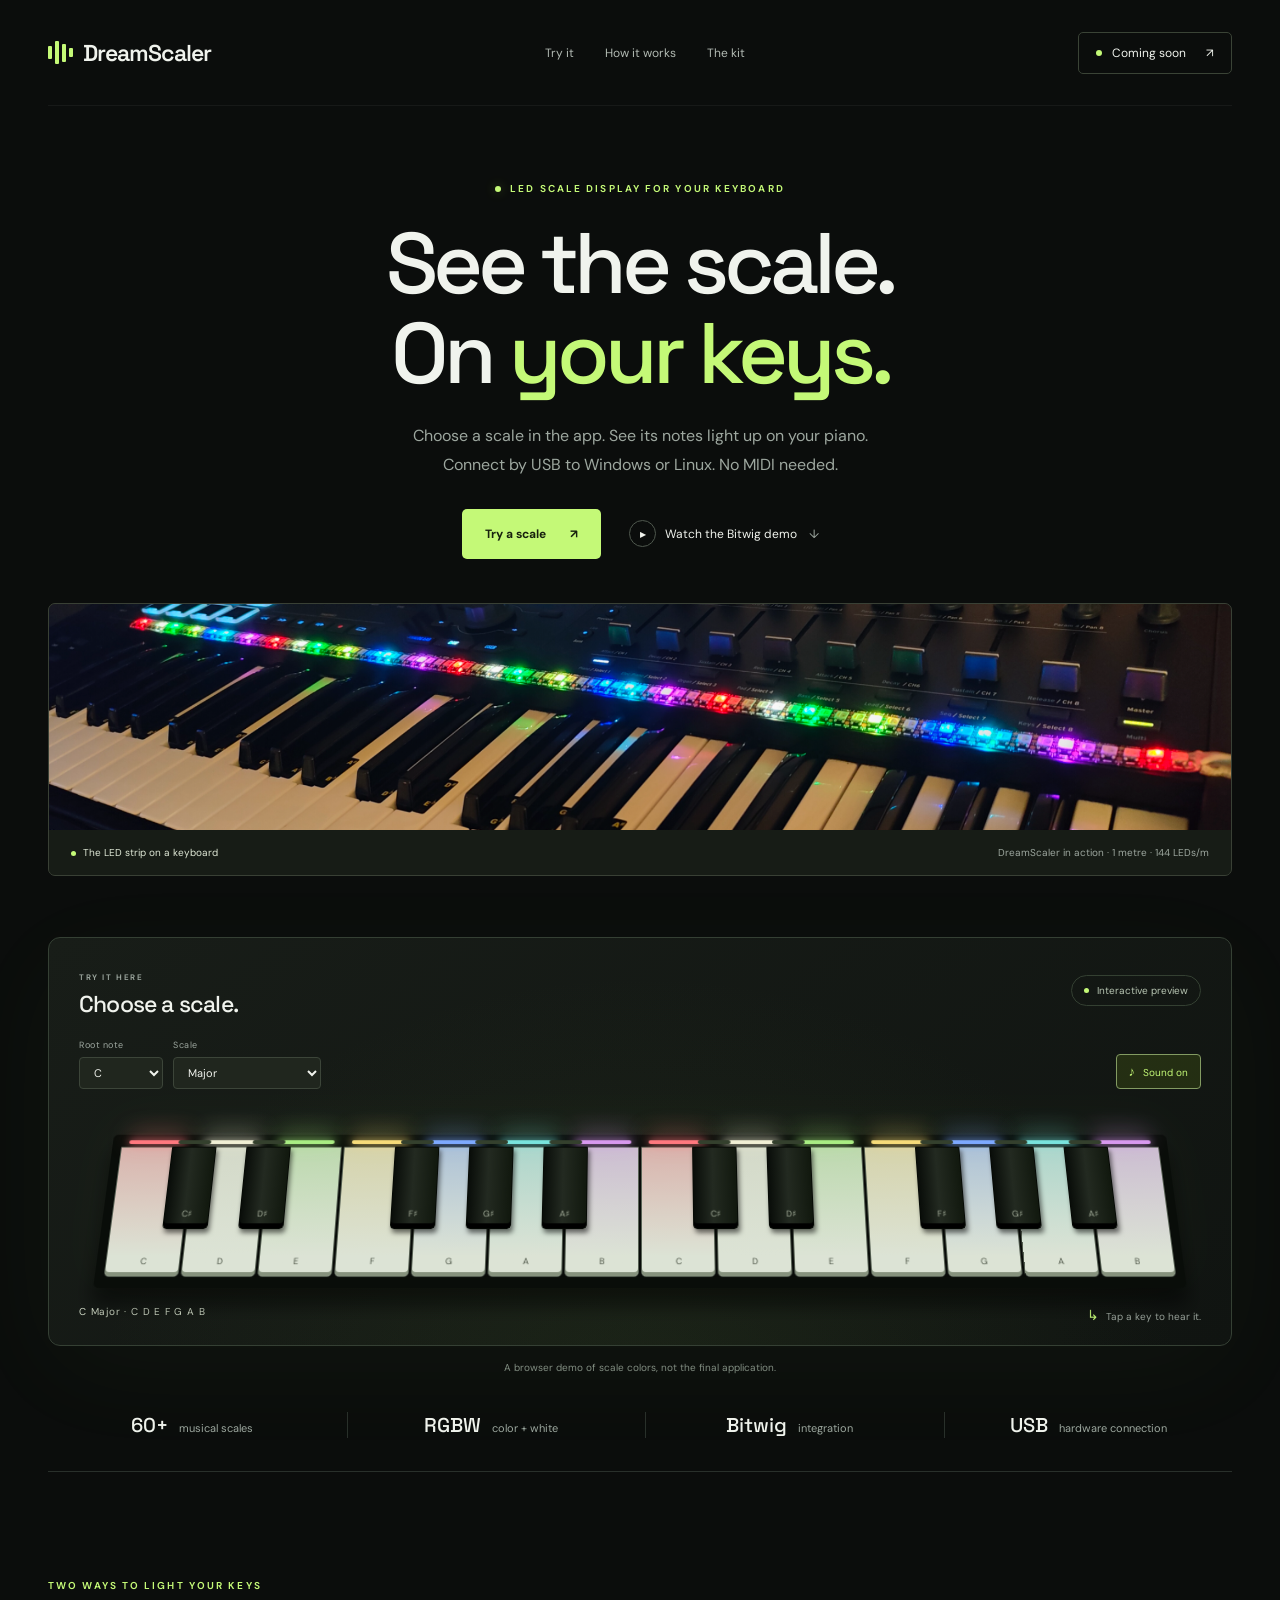
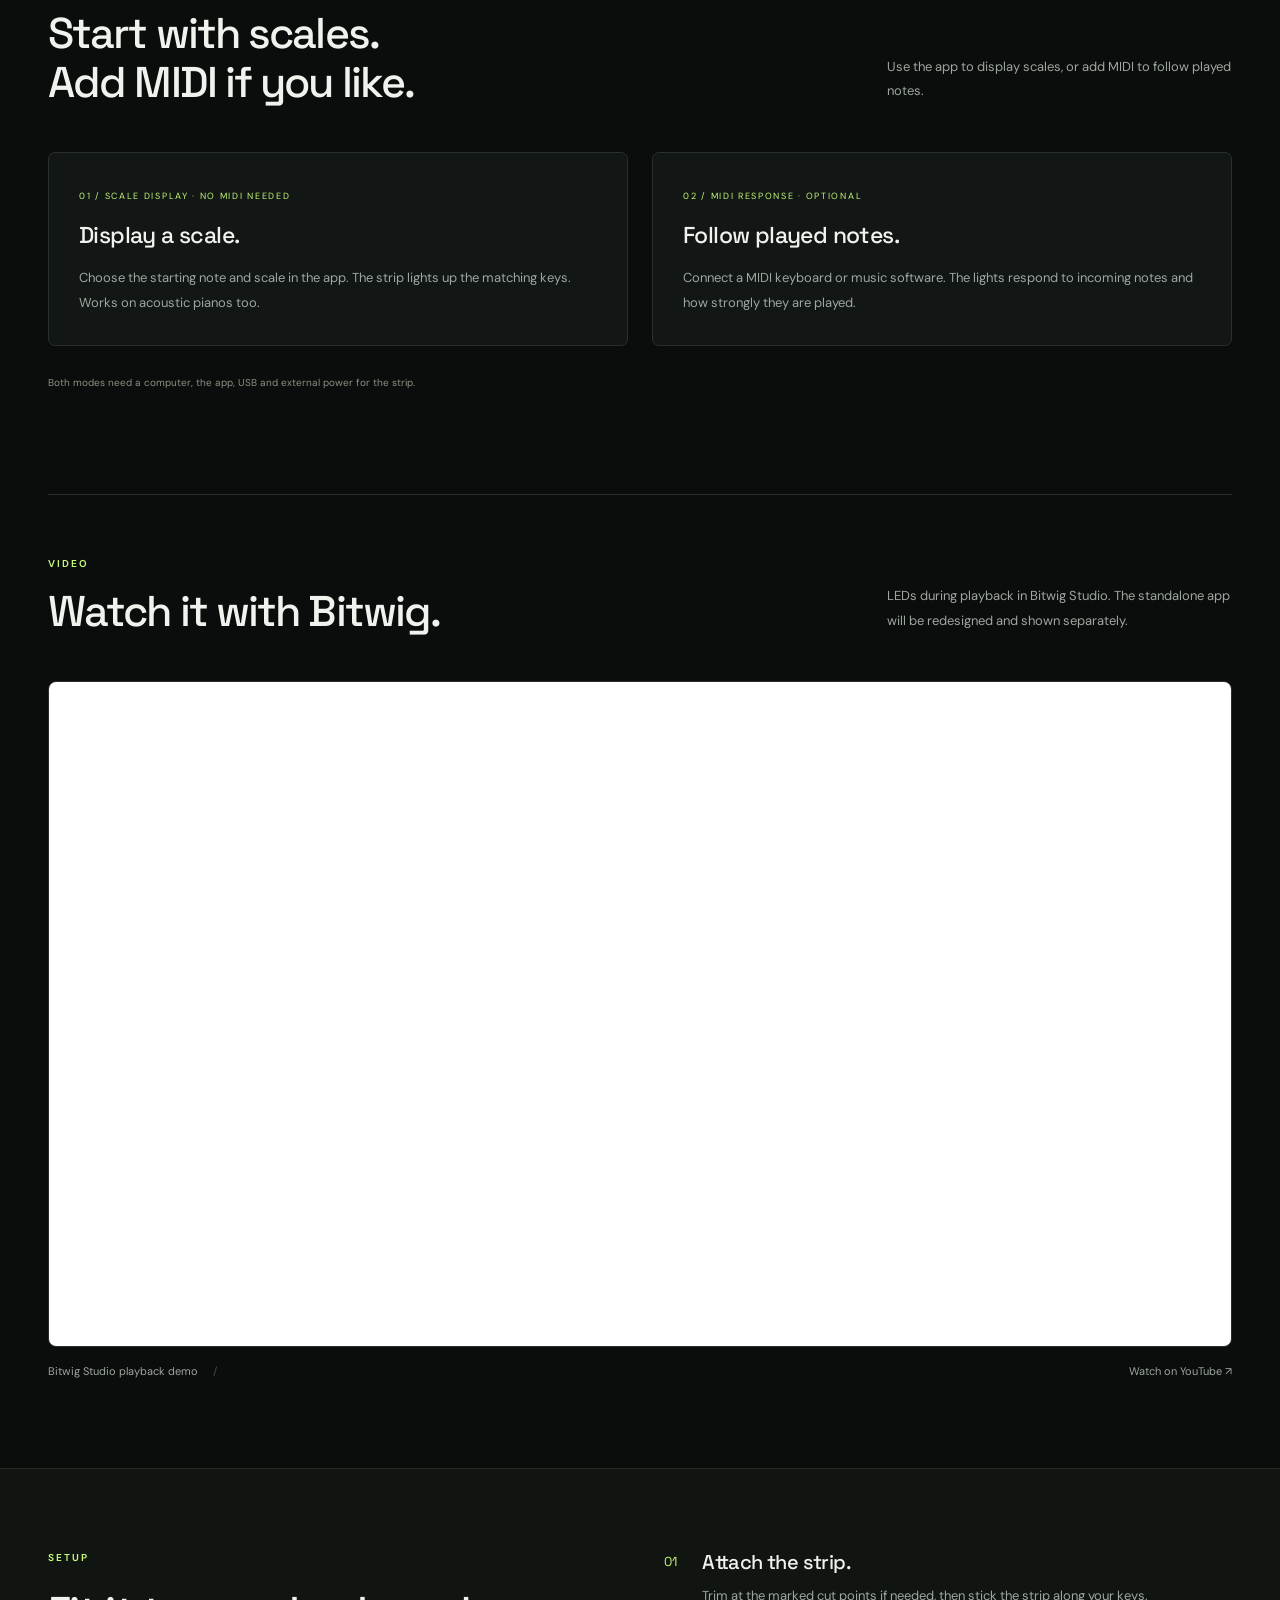
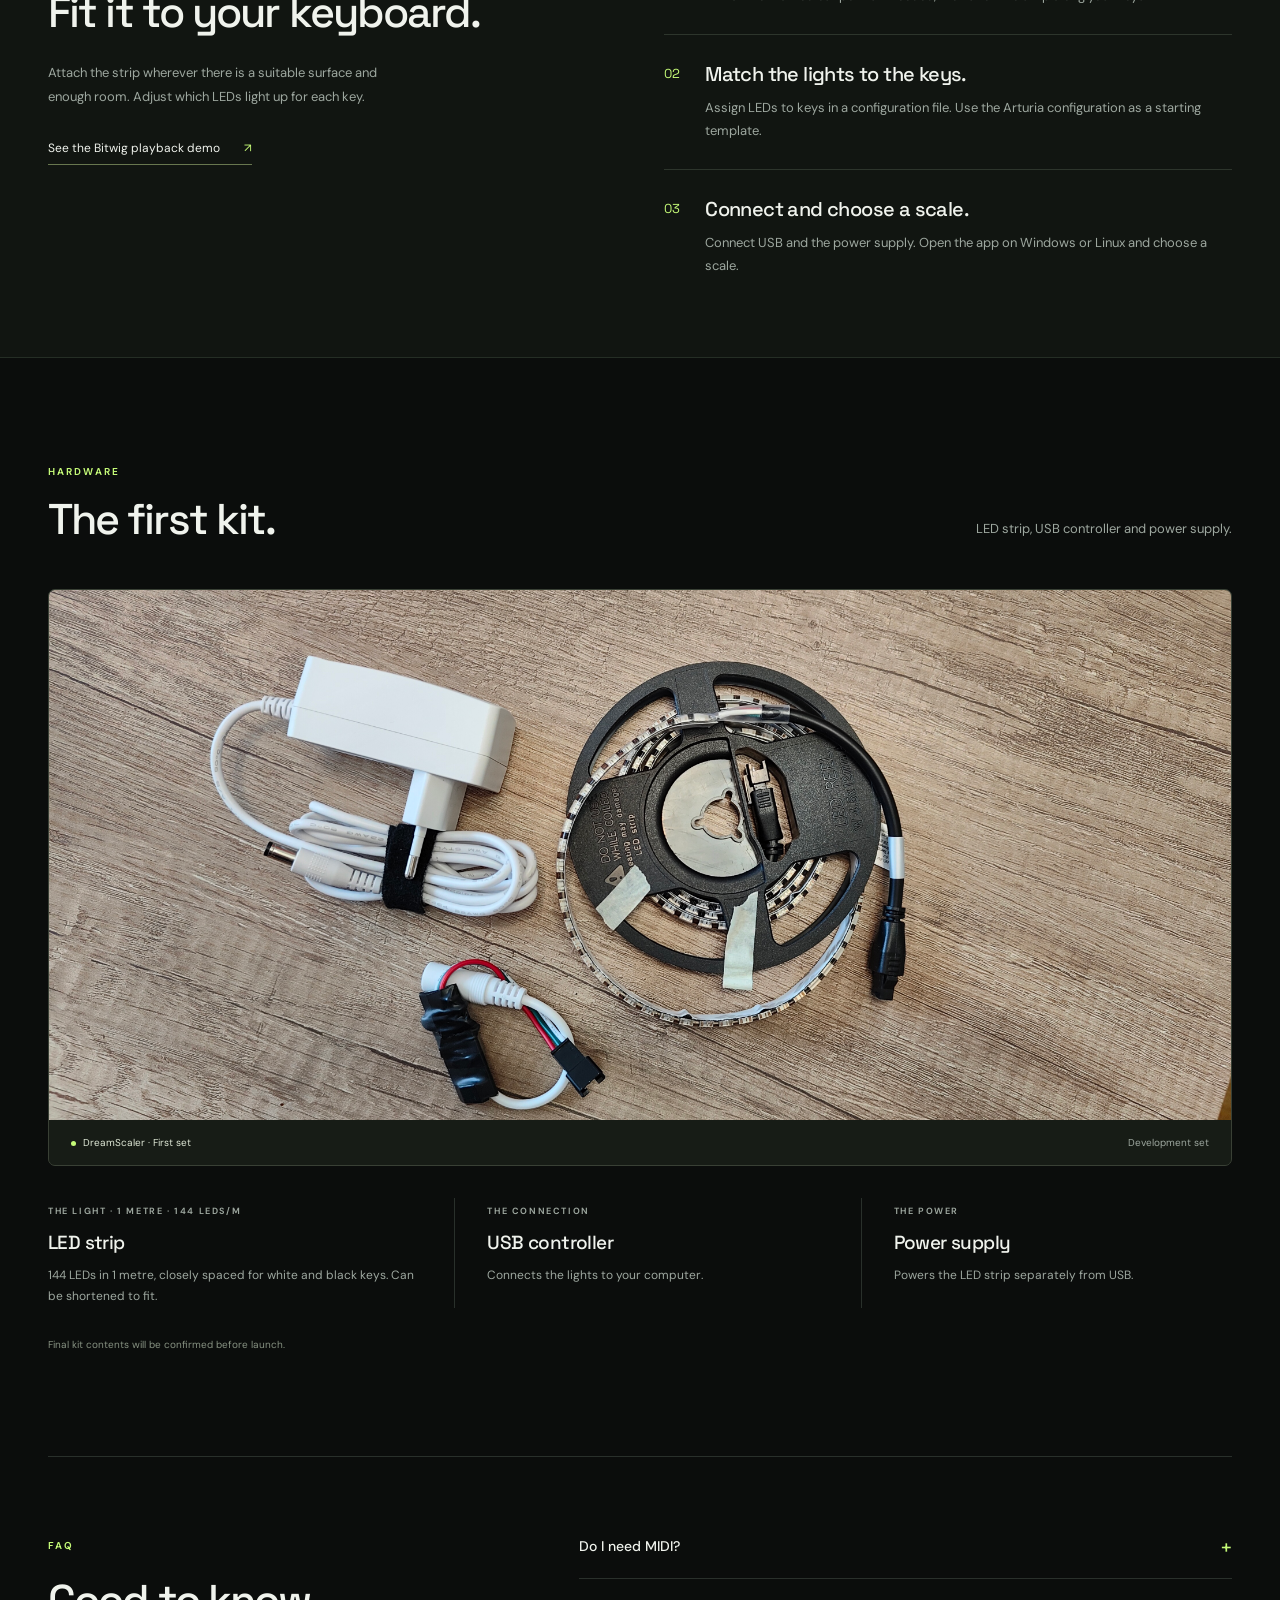
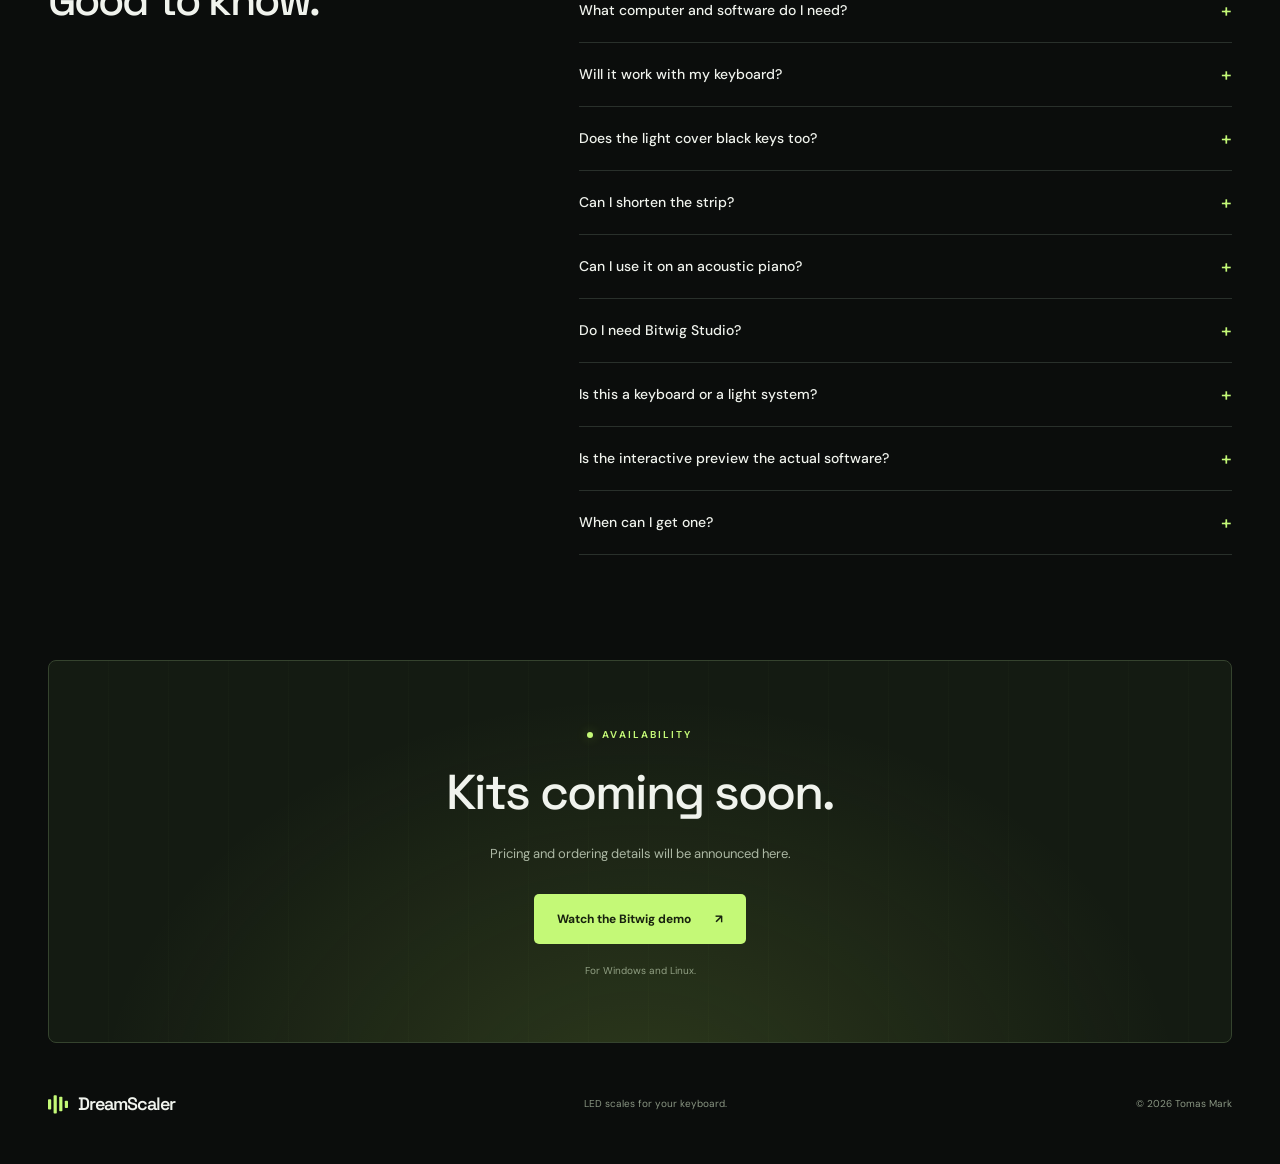
==== commit 99188b26: "Simplify product copy and remove repeated marketing section" ====
--- a/index.html
+++ b/index.html
@@ -6,9 +6,9 @@
   <meta name="theme-color" content="#0b0d0c">
   <meta name="description" content="Light up scales on your piano or keyboard over USB with DreamScaler for Windows and Linux. No MIDI needed for scale display; optional MIDI mode follows incoming notes.">
   <meta property="og:type" content="website">
-  <meta property="og:title" content="DreamScaler — See your music in a new light.">
-  <meta property="og:description" content="An RGBW light system for your keyboard. Explore scales. Follow your notes. Find your next idea. First kits coming soon.">
-  <title>DreamScaler — See your music in a new light.</title>
+  <meta property="og:title" content="DreamScaler — See the scale on your keys.">
+  <meta property="og:description" content="An LED strip that shows musical scales on your keys. Windows and Linux. MIDI optional. Kits coming soon.">
+  <title>DreamScaler — See the scale on your keys.</title>
   <link rel="icon" href="assets/favicon.svg" type="image/svg+xml">
   <link rel="stylesheet" href="styles.css">
   <script src="app.js" defer></script>
@@ -17,87 +17,78 @@
   <a class="skip-link" href="#main">Skip to content</a>
   <header class="header wrap">
     <a class="brand" href="#" aria-label="DreamScaler home"><span class="brand-icon" aria-hidden="true"><i></i><i></i><i></i><i></i></span>DreamScaler</a>
-    <nav aria-label="Main navigation"><a href="#experience">The experience</a><a href="#how-it-works">How it works</a><a href="#the-kit">The kit</a></nav>
+    <nav aria-label="Main navigation"><a href="#experience">Try it</a><a href="#how-it-works">How it works</a><a href="#the-kit">The kit</a></nav>
     <a class="nav-cta" href="#availability"><span class="status-dot"></span>Coming soon<span aria-hidden="true">↗</span></a>
   </header>
 
   <main id="main">
     <section class="hero wrap" aria-labelledby="hero-title">
-      <div class="eyebrow"><span class="status-dot"></span>A NEW WAY TO CONNECT WITH YOUR MUSIC</div>
-      <h1 id="hero-title">See your music<br>in a <span class="accent">new light.</span></h1>
-      <p class="hero-copy">Turn your piano or keyboard into a canvas of color.<br class="desktop-break"> Explore scales over USB. Add MIDI when you want the lights to follow your playing.</p>
-      <div class="hero-actions"><a class="button primary" href="#experience">Experience DreamScaler <span aria-hidden="true">↗</span></a><a class="video-link" href="#video"><span class="play-icon" aria-hidden="true">▶</span>Watch the Bitwig demo <span class="external-note">↓</span></a></div>
+      <div class="eyebrow"><span class="status-dot"></span>LED SCALE DISPLAY FOR YOUR KEYBOARD</div>
+      <h1 id="hero-title">See the scale.<br>On <span class="accent">your keys.</span></h1>
+      <p class="hero-copy">Choose a scale in the app. See its notes light up on your piano.<br class="desktop-break"> Connect by USB to Windows or Linux. No MIDI needed.</p>
+      <div class="hero-actions"><a class="button primary" href="#experience">Try a scale <span aria-hidden="true">↗</span></a><a class="video-link" href="#video"><span class="play-icon" aria-hidden="true">▶</span>Watch the Bitwig demo <span class="external-note">↓</span></a></div>
 
       <figure class="kit-photo performance-photo">
         <img src="assets/dreamscaler-in-action.png" alt="DreamScaler's RGBW LED strip glowing red, green, blue and purple along a keyboard, with colored light reflecting on the white and black keys." width="2109" height="404" fetchpriority="high" decoding="async">
-        <figcaption><span><span class="status-dot"></span>Real keys. A whole spectrum of possibilities.</span><span>DreamScaler in action · 1 metre · 144 LEDs/m</span></figcaption>
+        <figcaption><span><span class="status-dot"></span>The LED strip on a keyboard</span><span>DreamScaler in action · 1 metre · 144 LEDs/m</span></figcaption>
       </figure>
 
       <div class="instrument" id="experience" aria-labelledby="demo-title">
-        <div class="instrument-top"><div><span class="mini-label">A LITTLE PREVIEW OF THE POSSIBILITIES</span><h2 id="demo-title">Find your color.</h2></div><span class="preview-badge"><span class="status-dot"></span>Interactive preview</span></div>
+        <div class="instrument-top"><div><span class="mini-label">TRY IT HERE</span><h2 id="demo-title">Choose a scale.</h2></div><span class="preview-badge"><span class="status-dot"></span>Interactive preview</span></div>
         <div class="demo-toolbar">
           <div class="demo-selects"><label for="root">Root note<select id="root"><option value="0">C</option><option value="1">C♯</option><option value="2">D</option><option value="3">D♯</option><option value="4">E</option><option value="5">F</option><option value="6">F♯</option><option value="7">G</option><option value="8">G♯</option><option value="9">A</option><option value="10">A♯</option><option value="11">B</option></select></label><label for="scale">Scale<select id="scale"><option value="major">Major</option><option value="minor">Natural minor</option><option value="dorian">Dorian</option><option value="pentatonic">Major pentatonic</option><option value="blues">Blues</option></select></label></div>
           <button class="sound-button" id="sound-toggle" type="button" aria-pressed="true" aria-live="polite"><span aria-hidden="true">♪</span> Sound on</button>
         </div>
         <div class="keyboard-stage"><div class="keyboard" id="keyboard" role="group" aria-label="Two-octave interactive piano keyboard"></div></div>
-        <div class="instrument-bottom"><p id="scale-summary" aria-live="polite">C Major · C D E F G A B</p><p><span class="tap-symbol" aria-hidden="true">↳</span> Tap a key. Follow the light.</p></div>
+        <div class="instrument-bottom"><p id="scale-summary" aria-live="polite">C Major · C D E F G A B</p><p><span class="tap-symbol" aria-hidden="true">↳</span> Tap a key to hear it.</p></div>
         <noscript><p class="noscript-note">Enable JavaScript to try the interactive keyboard. You can also watch the real hardware during Bitwig playback in the video below.</p></noscript>
       </div>
-      <p class="demo-caption">An interactive browser illustration of scale coloring. The standalone application will be redesigned separately.</p>
-      <div class="proof-strip"><span><strong>60+</strong> musical scales</span><span><strong>RGBW</strong> expressive color</span><span><strong>Bitwig</strong> connected sessions</span><span><strong>USB</strong> hardware connection</span></div>
+      <p class="demo-caption">A browser demo of scale colors, not the final application.</p>
+      <div class="proof-strip"><span><strong>60+</strong> musical scales</span><span><strong>RGBW</strong> color + white</span><span><strong>Bitwig</strong> integration</span><span><strong>USB</strong> hardware connection</span></div>
     </section>
 
     <section class="section wrap modes-section" aria-labelledby="modes-title">
-      <div class="section-heading"><div><p class="eyebrow">TWO WAYS TO LIGHT YOUR KEYS</p><h2 id="modes-title">Start with scales.<br>Add MIDI if you like.</h2></div><p>Both modes use a USB connection to a computer running the DreamScaler Python application. Windows and Linux are currently supported.</p></div>
+      <div class="section-heading"><div><p class="eyebrow">TWO WAYS TO LIGHT YOUR KEYS</p><h2 id="modes-title">Start with scales.<br>Add MIDI if you like.</h2></div><p>Use the app to display scales, or add MIDI to follow played notes.</p></div>
       <div class="modes-grid">
-        <article class="mode-card"><span class="feature-number">01 / SCALE DISPLAY · NO MIDI NEEDED</span><h3>Choose a scale. See it on your keys.</h3><p>Set the root note and scale in the application. DreamScaler sends the selected pattern to the LED strip over USB, lighting the corresponding keys in color.</p><p>Your instrument does not need a MIDI connection. Use this mode on a piano or keyboard with room for the strip, including an acoustic piano.</p></article>
-        <article class="mode-card"><span class="feature-number">02 / MIDI RESPONSE · OPTIONAL</span><h3>Let the lights follow the notes.</h3><p>Add MIDI input from your keyboard or software to make the LEDs respond to incoming notes. Played notes light up, with brightness responding to velocity.</p><p>MIDI adds a reactive layer to the experience. The USB connection between the computer and DreamScaler is still used to control the strip.</p></article>
+        <article class="mode-card"><span class="feature-number">01 / SCALE DISPLAY · NO MIDI NEEDED</span><h3>Display a scale.</h3><p>Choose the starting note and scale in the app. The strip lights up the matching keys. Works on acoustic pianos too.</p></article>
+        <article class="mode-card"><span class="feature-number">02 / MIDI RESPONSE · OPTIONAL</span><h3>Follow played notes.</h3><p>Connect a MIDI keyboard or music software. The lights respond to incoming notes and how strongly they are played.</p></article>
       </div>
-      <p class="kit-note">For either mode: a Windows or Linux computer, the Python application, a USB connection to the controller, and the strip's external power supply. The standalone application is scheduled for a redesign.</p>
-    </section>
-
-    <section class="section wrap" aria-labelledby="possibilities-title">
-      <div class="section-heading"><div><p class="eyebrow">LESS GUESSWORK. MORE EXPLORATION.</p><h2 id="possibilities-title">A fresh perspective.<br>A familiar instrument.</h2></div><p>Your keys stay the same. The way you see them changes.<br>Make musical patterns visible, one color at a time.</p></div>
-      <div class="feature-grid">
-        <article class="feature"><div class="feature-art scale-art" aria-hidden="true"><span>C</span><span>D</span><span>E</span><span>F</span><span>G</span><span>A</span><span>B</span></div><span class="feature-number">01 / EXPLORE</span><h3>Make theory tangible.</h3><p>From your first major scale to a new modal discovery. See scale degrees in color and find your way around 60+ musical scales.</p></article>
-        <article class="feature"><div class="feature-art play-art" aria-hidden="true"><i></i><i></i><i></i><i></i><i></i><i></i><i></i><i></i><i></i><i></i><i></i><i></i><i></i><i></i><i></i></div><span class="feature-number">02 / PLAY</span><h3>Give every note a glow.</h3><p>In optional MIDI mode, watch incoming notes shine brighter, with intensity responding to velocity. A visible connection between what you play and what you see.</p></article>
-        <article class="feature"><div class="feature-art session-art" aria-hidden="true"><span class="session-block">DAW <b>↗</b></span><span class="connection-line"></span><span class="session-block colored">C <small>MAJOR</small></span></div><span class="feature-number">03 / CREATE</span><h3>Stay in your flow.</h3><p>Change the scale in Bitwig Studio and let the lights follow. Save scale settings with your project, ready for your next session.</p></article>
-      </div>
+      <p class="kit-note">Both modes need a computer, the app, USB and external power for the strip.</p>
     </section>
 
     <section class="wrap video-section" id="video" aria-labelledby="video-title">
-      <div class="section-heading"><div><p class="eyebrow">THE BITWIG PLAYBACK DEMO</p><h2 id="video-title">Your Bitwig playback.<br>In a new light.</h2></div><p>Watch the LEDs respond during playback in Bitwig Studio. This video shows the Bitwig integration; a redesigned standalone experience will be presented separately.</p></div>
+      <div class="section-heading"><div><p class="eyebrow">VIDEO</p><h2 id="video-title">Watch it with Bitwig.</h2></div><p>LEDs during playback in Bitwig Studio. The standalone app will be redesigned and shown separately.</p></div>
       <div class="video-frame"><iframe src="https://www.youtube-nocookie.com/embed/vPi2TyJrofc?rel=0" title="DreamScaler — LED visualization during playback in Bitwig Studio" width="1280" height="720" loading="lazy" referrerpolicy="strict-origin-when-cross-origin" allow="accelerometer; autoplay; clipboard-write; encrypted-media; gyroscope; picture-in-picture; web-share" allowfullscreen></iframe></div>
       <p class="video-caption">Bitwig Studio playback demo <span aria-hidden="true">/</span> <a href="https://www.youtube.com/watch?v=vPi2TyJrofc" target="_blank" rel="noopener noreferrer">Watch on YouTube ↗<span class="sr-only"> (opens in a new tab)</span></a></p>
     </section>
 
     <section class="workflow-section" id="how-it-works" aria-labelledby="workflow-title"><div class="wrap workflow-layout">
-      <div class="workflow-intro"><p class="eyebrow">YOUR SETUP. A NEW DIMENSION.</p><h2 id="workflow-title">Your instrument.<br>Your layout. Your light.</h2><p>A piano, a MIDI controller, or another keyboard: wherever there is a suitable surface and room for the strip, you can make it part of your setup. Custom LED-to-key mapping adapts the lights to your layout.</p><a class="text-link" href="#video">See the Bitwig playback demo <span aria-hidden="true">↗</span></a></div>
-      <ol class="steps"><li><span class="step-number">01</span><div><h3>Make it fit.</h3><p>Find a suitable place to stick the strip along your keys. Shorten it to the length you need at the marked cut points, then attach it to your instrument.</p></div></li><li><span class="step-number">02</span><div><h3>Map it to your keys.</h3><p>Define which LEDs belong to each white or black key in a configuration file. The existing Arturia mappings are starting templates you can adapt to your own keyboard.</p></div></li><li><span class="step-number">03</span><div><h3>Bring your setup to life.</h3><p>Connect the controller by USB to a Windows or Linux computer running the Python application, and connect the strip to its power supply. Choose scales directly in the app without MIDI, or add MIDI input for note-responsive lighting.</p></div></li></ol>
+      <div class="workflow-intro"><p class="eyebrow">SETUP</p><h2 id="workflow-title">Fit it to your keyboard.</h2><p>Attach the strip wherever there is a suitable surface and enough room. Adjust which LEDs light up for each key.</p><a class="text-link" href="#video">See the Bitwig playback demo <span aria-hidden="true">↗</span></a></div>
+      <ol class="steps"><li><span class="step-number">01</span><div><h3>Attach the strip.</h3><p>Trim at the marked cut points if needed, then stick the strip along your keys.</p></div></li><li><span class="step-number">02</span><div><h3>Match the lights to the keys.</h3><p>Assign LEDs to keys in a configuration file. Use the Arturia configuration as a starting template.</p></div></li><li><span class="step-number">03</span><div><h3>Connect and choose a scale.</h3><p>Connect USB and the power supply. Open the app on Windows or Linux and choose a scale.</p></div></li></ol>
     </div></section>
 
     <section class="section wrap kit-section" id="the-kit" aria-labelledby="kit-title">
-      <div class="section-heading"><div><p class="eyebrow">FROM THE WORKBENCH TO YOUR STUDIO</p><h2 id="kit-title">Small setup.<br>Bright possibilities.</h2></div><p>Real hardware. Built around a simple idea:<br>bring the music a little closer.</p></div>
-      <figure class="kit-photo"><img src="assets/dreamscaler-kit.jpg" alt="The first DreamScaler set on a wooden work surface: a coiled RGBW LED strip, white power adapter, and wired controller assembly." width="4096" height="1836" loading="lazy" decoding="async"><figcaption><span><span class="status-dot"></span>DreamScaler · First set</span><span>Actual hardware, photographed in development</span></figcaption></figure>
-      <div class="kit-details"><div><span class="mini-label">THE LIGHT · 1 METRE · 144 LEDS/M</span><h3>High-density RGBW strip</h3><p>A 1-metre strip with 144 LEDs per metre, ready to stick in place and shorten at the marked cut points. Dense LED spacing allows precise mapping to white and black keys, with a dedicated white channel for expressive RGBW color.</p></div><div><span class="mini-label">THE CONNECTION</span><h3>USB controller</h3><p>Connects the strip controller to the Python application on Windows or Linux. MIDI is optional.</p></div><div><span class="mini-label">THE POWER</span><h3>Dedicated supply</h3><p>External power for the strip, separate from the USB connection.</p></div></div>
-      <p class="kit-note">Development set shown. Final package contents and supported configurations will be confirmed before launch.</p>
+      <div class="section-heading"><div><p class="eyebrow">HARDWARE</p><h2 id="kit-title">The first kit.</h2></div><p>LED strip, USB controller and power supply.</p></div>
+      <figure class="kit-photo"><img src="assets/dreamscaler-kit.jpg" alt="The first DreamScaler set on a wooden work surface: a coiled RGBW LED strip, white power adapter, and wired controller assembly." width="4096" height="1836" loading="lazy" decoding="async"><figcaption><span><span class="status-dot"></span>DreamScaler · First set</span><span>Development set</span></figcaption></figure>
+      <div class="kit-details"><div><span class="mini-label">THE LIGHT · 1 METRE · 144 LEDS/M</span><h3>LED strip</h3><p>144 LEDs in 1 metre, closely spaced for white and black keys. Can be shortened to fit.</p></div><div><span class="mini-label">THE CONNECTION</span><h3>USB controller</h3><p>Connects the lights to your computer.</p></div><div><span class="mini-label">THE POWER</span><h3>Power supply</h3><p>Powers the LED strip separately from USB.</p></div></div>
+      <p class="kit-note">Final kit contents will be confirmed before launch.</p>
     </section>
 
-    <section class="section wrap faq-layout" aria-labelledby="faq-title"><div><p class="eyebrow">A FEW GOOD QUESTIONS</p><h2 id="faq-title">Before the<br>first note.</h2></div><div class="faq-list">
-      <details><summary>Do I need MIDI?<span aria-hidden="true">+</span></summary><p>No. In scale-display mode, choose the root note and scale in the application and send the pattern to the strip over USB. MIDI is only needed for the optional mode that responds to incoming notes.</p></details>
-      <details><summary>What computer and software do I need?<span aria-hidden="true">+</span></summary><p>DreamScaler currently supports Windows and Linux through a Python application. Connect the controller to your computer by USB and power the strip with its external supply. The application runs on the computer; standalone means that it can be used without a DAW such as Bitwig.</p></details>
-      <details><summary>Will it work with my keyboard?<span aria-hidden="true">+</span></summary><p>DreamScaler is designed to adapt to your instrument. The strip can be attached to a piano, MIDI controller or another keyboard wherever there is a suitable surface and enough space. LED positions are assigned to keys in a configuration file, so you can calibrate the mapping for your own layout. The Arturia KeyLab 49 MKII and 61-key configurations are starting templates for other setups.</p></details>
-      <details><summary>Does the light cover black keys too?<span aria-hidden="true">+</span></summary><p>Yes. With 144 LEDs per metre, the strip provides closely spaced light sources for both white and black keys. You define the LED-to-key assignments in the configuration file to match the strip's actual position on your instrument.</p></details>
-      <details><summary>Can I shorten the strip?<span aria-hidden="true">+</span></summary><p>Yes. The supplied strip is 1 metre long and can be trimmed at its marked cut points to suit the space on your instrument. Adjust the LED-to-key mapping in the configuration file to match the shortened strip.</p></details>
-      <details><summary>Can I use it on an acoustic piano?<span aria-hidden="true">+</span></summary><p>Yes. Mount the strip wherever there is a suitable surface and enough room, then map the LEDs to the piano keys. Choose a scale in the Windows or Linux application and display it over USB; no MIDI connection to the piano is needed. Optional note-responsive mode uses incoming MIDI data rather than detecting acoustic sound.</p></details>
-      <details><summary>Do I need Bitwig Studio?<span aria-hidden="true">+</span></summary><p>No. Set scales directly in the standalone Python application on Windows or Linux, with the controller connected by USB. Neither MIDI nor Bitwig is required for scale display. The standalone application is due for a redesign; the embedded video demonstrates Bitwig playback only.</p></details>
+    <section class="section wrap faq-layout" aria-labelledby="faq-title"><div><p class="eyebrow">FAQ</p><h2 id="faq-title">Good to know.</h2></div><div class="faq-list">
+      <details><summary>Do I need MIDI?<span aria-hidden="true">+</span></summary><p>No. Choose a scale in the app and display it over USB. MIDI is only needed if you want the lights to respond to played notes.</p></details>
+      <details><summary>What computer and software do I need?<span aria-hidden="true">+</span></summary><p>A Windows or Linux computer running the DreamScaler Python app, a USB connection and external power for the strip. The app works without music software such as Bitwig, but still needs a computer.</p></details>
+      <details><summary>Will it work with my keyboard?<span aria-hidden="true">+</span></summary><p>You can attach the strip wherever there is a suitable surface and enough room. Assign LEDs to keys in a configuration file to match your layout. The Arturia KeyLab 49 MKII and 61-key configurations are templates you can adapt.</p></details>
+      <details><summary>Does the light cover black keys too?<span aria-hidden="true">+</span></summary><p>Yes. The strip has 144 LEDs per metre, allowing close alignment with white and black keys. Set the matching LED positions in the configuration file.</p></details>
+      <details><summary>Can I shorten the strip?<span aria-hidden="true">+</span></summary><p>Yes. Trim the 1-metre strip at its marked cut points, then update the configuration to match its new length and position.</p></details>
+      <details><summary>Can I use it on an acoustic piano?<span aria-hidden="true">+</span></summary><p>Yes. Attach the strip and match its LEDs to the keys. Display scales from the app over USB without MIDI. The strip does not detect acoustic sound; reacting to played notes requires MIDI input.</p></details>
+      <details><summary>Do I need Bitwig Studio?<span aria-hidden="true">+</span></summary><p>No. You can set scales directly in the app. Bitwig integration is optional; it follows scale changes and saves settings with your project. The video shows Bitwig playback only. We plan to redesign the standalone app.</p></details>
       <details><summary>Is this a keyboard or a light system?<span aria-hidden="true">+</span></summary><p>DreamScaler is an LED light system and companion software for a keyboard you already own. A keyboard and computer are not included.</p></details>
-      <details><summary>Is the interactive preview the actual software?<span aria-hidden="true">+</span></summary><p>The interactive keyboard on this page is a browser illustration of scale coloring, with synthesized sound. It does not connect to MIDI or hardware and does not represent the standalone application's interface. The video shows the real LED hardware during Bitwig Studio playback.</p></details>
-      <details><summary>When can I get one?<span aria-hidden="true">+</span></summary><p>The first DreamScaler set is being prepared. Windows and Linux are currently supported through the Python application. Pricing, availability and final setup instructions will be announced here before orders open.</p></details>
+      <details><summary>Is the interactive preview the actual software?<span aria-hidden="true">+</span></summary><p>No. It is a browser demo of scale colors and sound. It does not connect to your hardware or show the final app interface.</p></details>
+      <details><summary>When can I get one?<span aria-hidden="true">+</span></summary><p>The first kits are being prepared. Pricing, availability and setup instructions will be published here before orders open.</p></details>
     </div></section>
 
-    <section class="availability wrap" id="availability" aria-labelledby="availability-title"><div class="availability-glow" aria-hidden="true"></div><p class="eyebrow"><span class="status-dot"></span>THE NEXT CHAPTER IS TAKING SHAPE</p><h2 id="availability-title">Your next bright idea<br>starts at the keys.</h2><p>DreamScaler kits are coming soon.<br>Until then, see what a little light can do.</p><a class="button primary" href="#video">Watch the Bitwig demo <span aria-hidden="true">↗</span></a><span class="availability-note">Made for curious musicians. Built with care.</span></section>
+    <section class="availability wrap" id="availability" aria-labelledby="availability-title"><div class="availability-glow" aria-hidden="true"></div><p class="eyebrow"><span class="status-dot"></span>AVAILABILITY</p><h2 id="availability-title">Kits coming soon.</h2><p>Pricing and ordering details will be announced here.</p><a class="button primary" href="#video">Watch the Bitwig demo <span aria-hidden="true">↗</span></a><span class="availability-note">For Windows and Linux.</span></section>
   </main>
-  <footer class="wrap footer"><a class="brand" href="#"><span class="brand-icon" aria-hidden="true"><i></i><i></i><i></i><i></i></span>DreamScaler</a><span>Independent by design. Musical by nature.</span><p>© <span id="year">2026</span> Tomas Mark</p></footer>
+  <footer class="wrap footer"><a class="brand" href="#"><span class="brand-icon" aria-hidden="true"><i></i><i></i><i></i><i></i></span>DreamScaler</a><span>LED scales for your keyboard.</span><p>© <span id="year">2026</span> Tomas Mark</p></footer>
 </body>
 </html>
--- a/styles.css
+++ b/styles.css
@@ -1005,6 +1005,7 @@
 }
 
 .video-section {
+  padding-top:60px;
   padding-bottom:90px;
 }
 
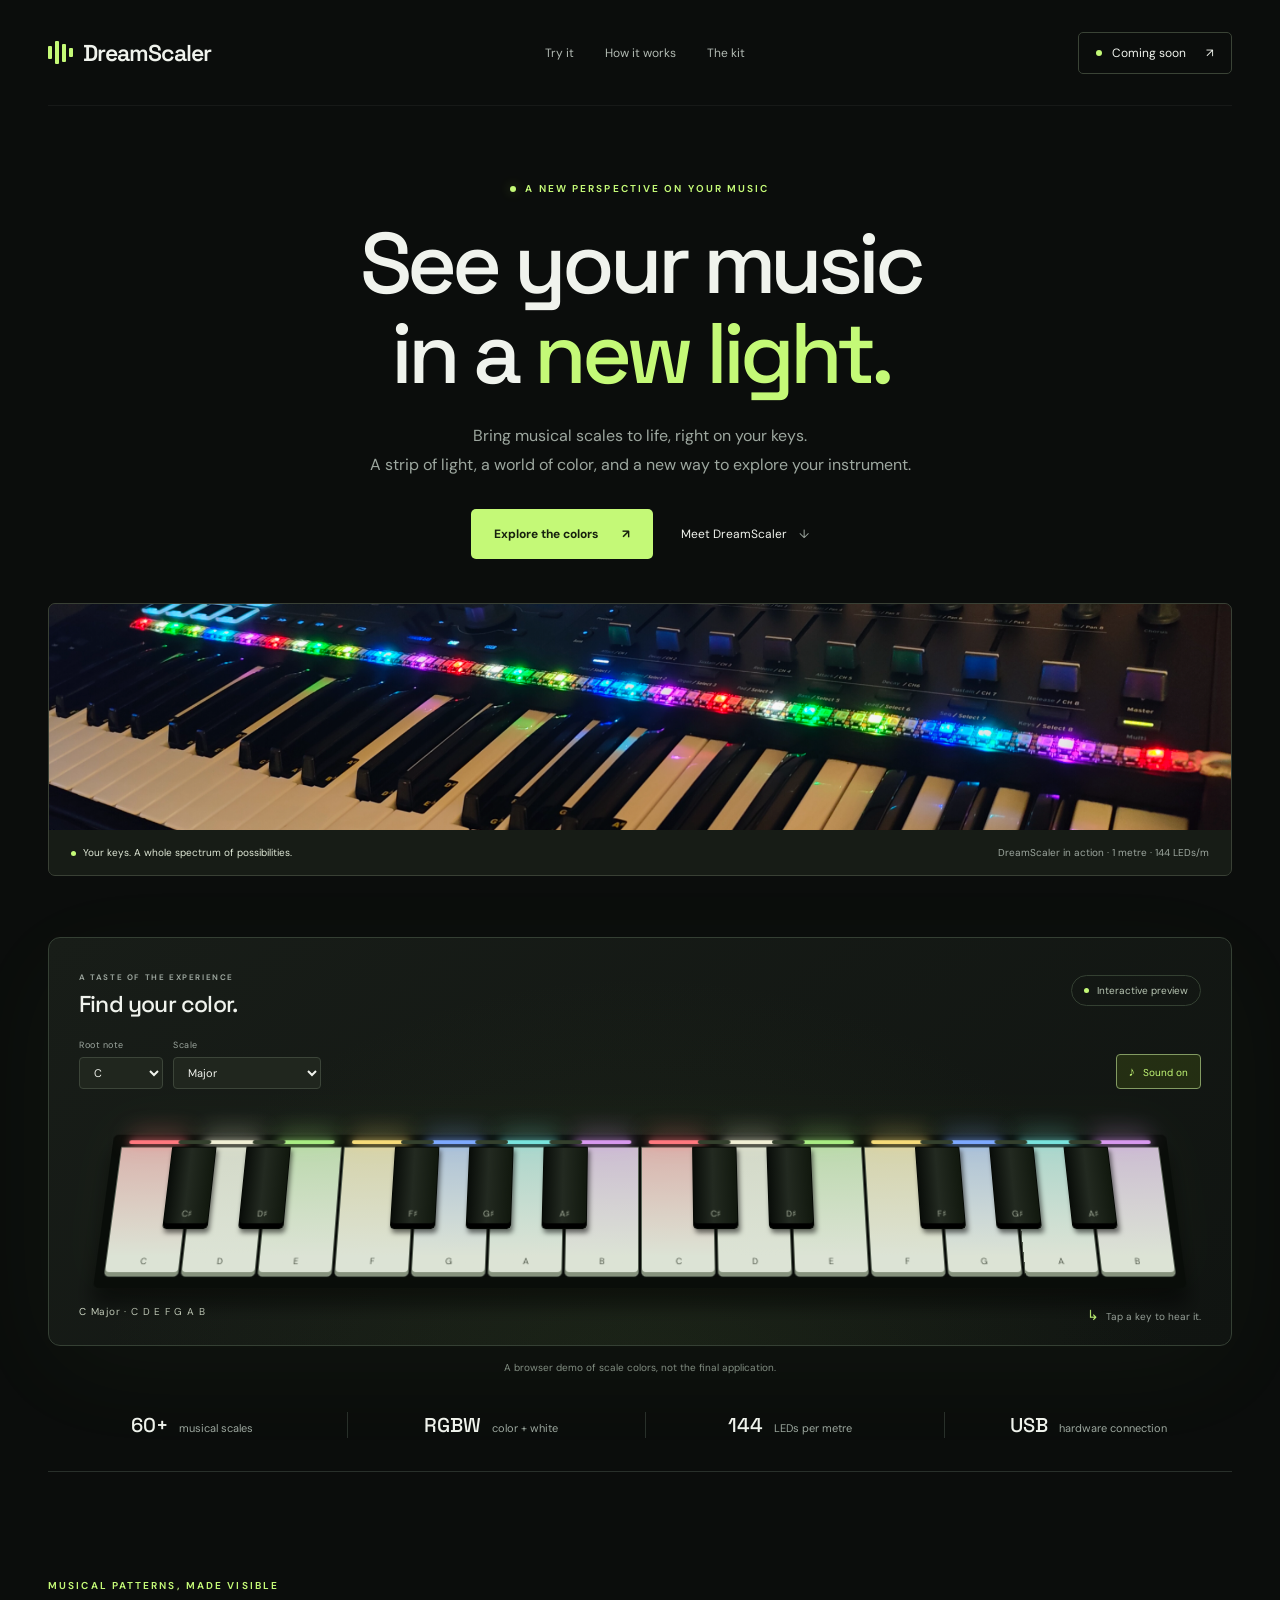
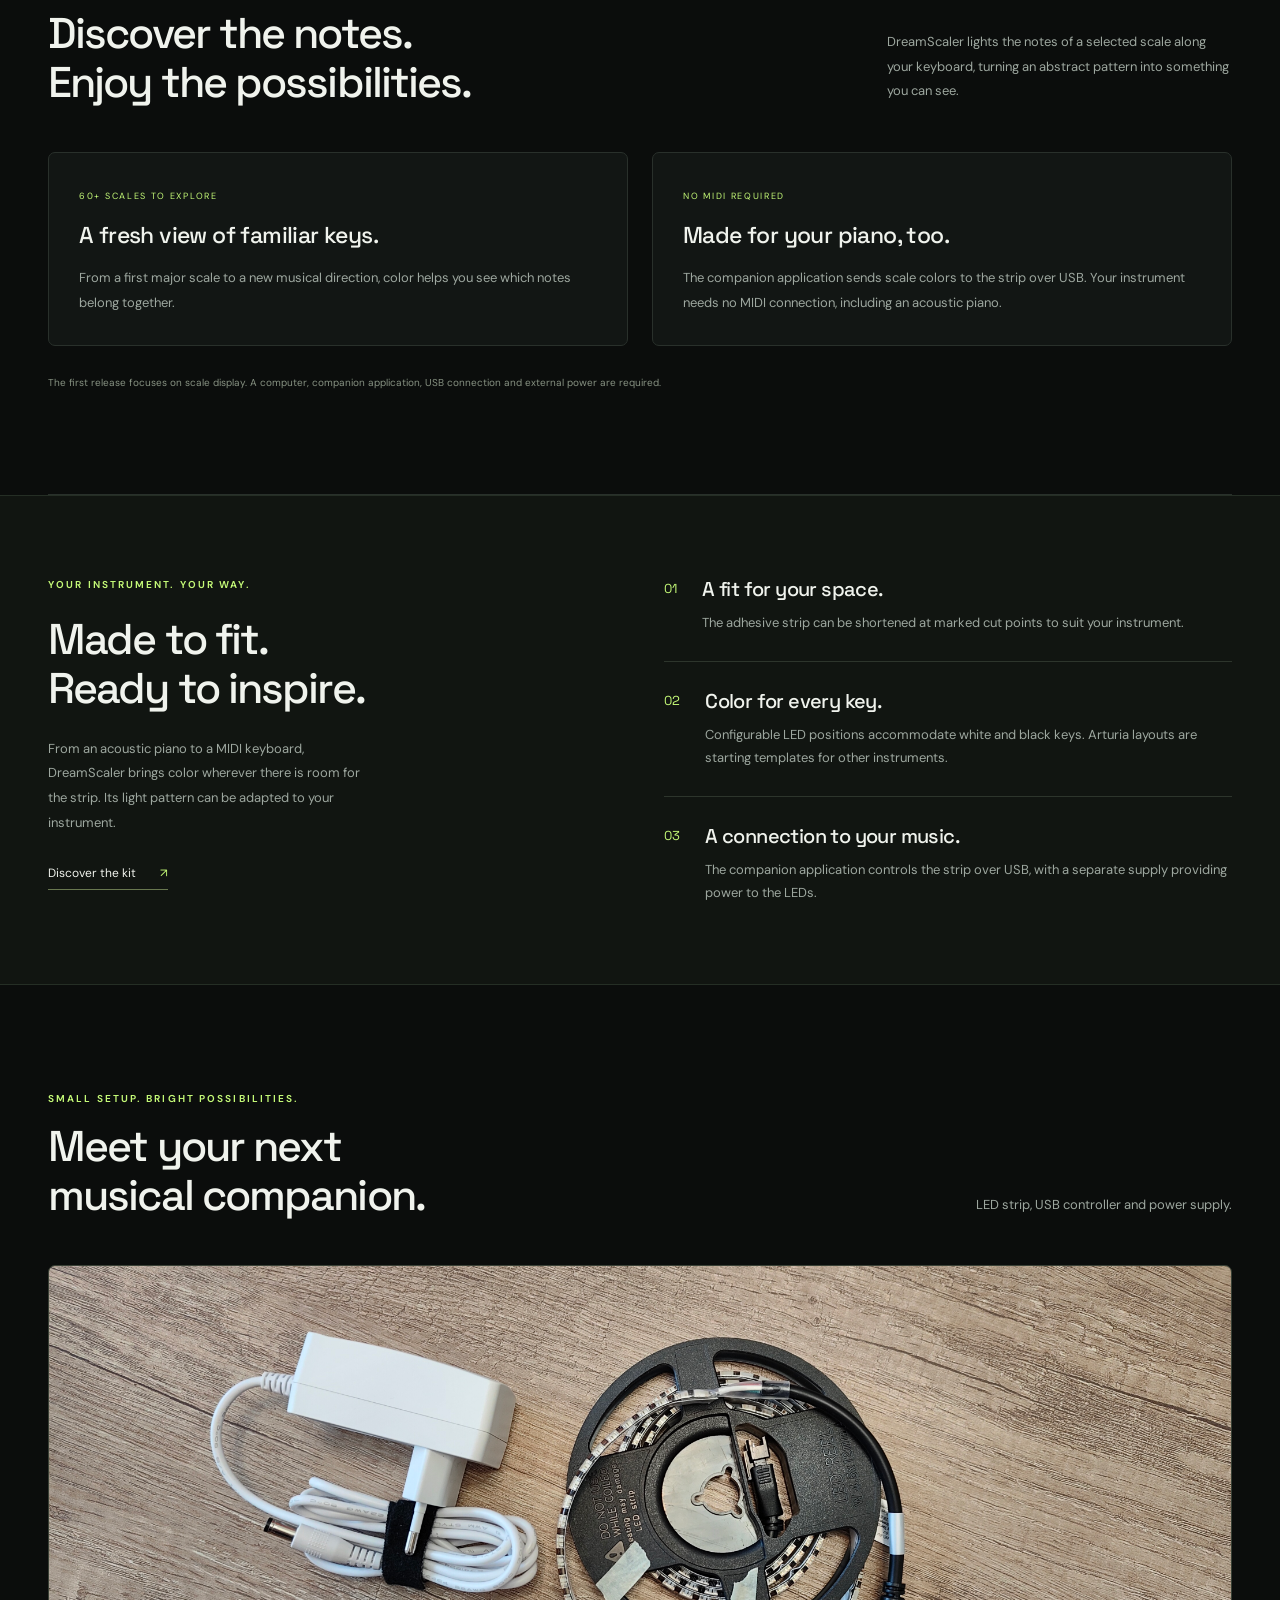
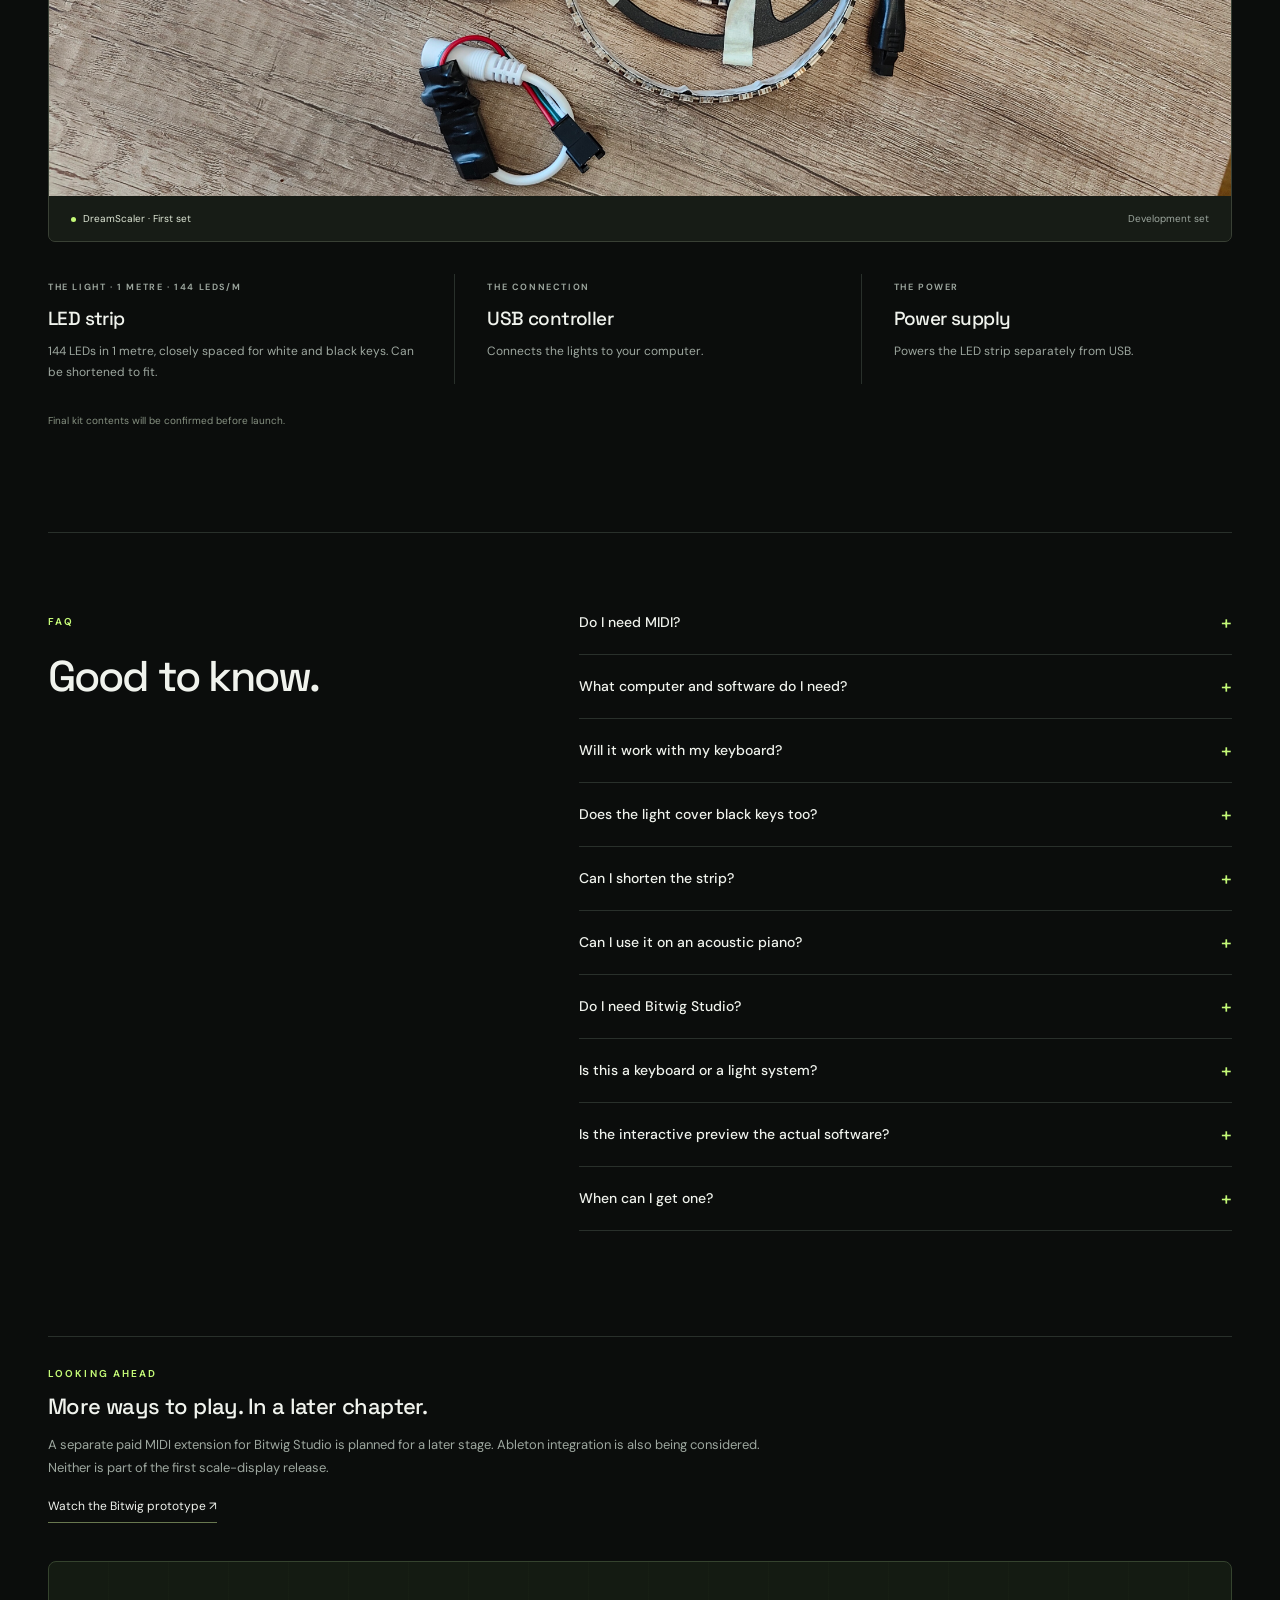
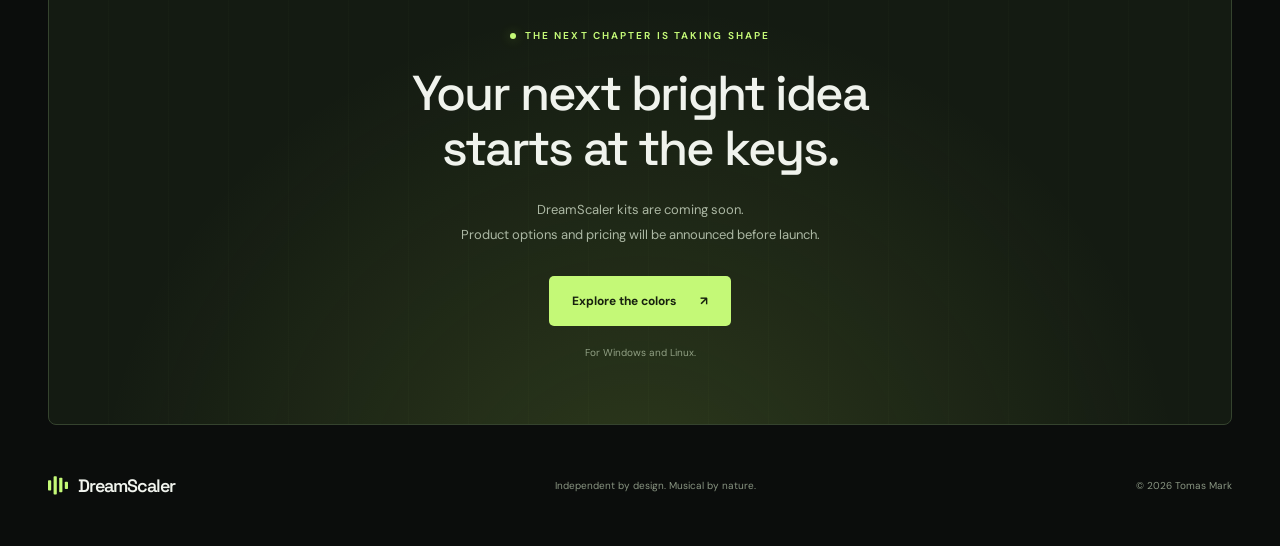
==== commit c434686d: "Focus launch on scale display and defer paid MIDI extensions" ====
--- a/index.html
+++ b/index.html
@@ -4,11 +4,11 @@
   <meta charset="utf-8">
   <meta name="viewport" content="width=device-width, initial-scale=1">
   <meta name="theme-color" content="#0b0d0c">
-  <meta name="description" content="Light up scales on your piano or keyboard over USB with DreamScaler for Windows and Linux. No MIDI needed for scale display; optional MIDI mode follows incoming notes.">
+  <meta name="description" content="Discover musical scales in color with DreamScaler, an adaptable LED strip for your piano or keyboard. USB connection. No MIDI required. First kits coming soon.">
   <meta property="og:type" content="website">
-  <meta property="og:title" content="DreamScaler — See the scale on your keys.">
-  <meta property="og:description" content="An LED strip that shows musical scales on your keys. Windows and Linux. MIDI optional. Kits coming soon.">
-  <title>DreamScaler — See the scale on your keys.</title>
+  <meta property="og:title" content="DreamScaler — See your music in a new light.">
+  <meta property="og:description" content="See your music in a new light. Explore 60+ scales with an LED strip that fits your keyboard. First DreamScaler kits coming soon.">
+  <title>DreamScaler — See your music in a new light.</title>
   <link rel="icon" href="assets/favicon.svg" type="image/svg+xml">
   <link rel="stylesheet" href="styles.css">
   <script src="app.js" defer></script>
@@ -23,72 +23,72 @@
 
   <main id="main">
     <section class="hero wrap" aria-labelledby="hero-title">
-      <div class="eyebrow"><span class="status-dot"></span>LED SCALE DISPLAY FOR YOUR KEYBOARD</div>
-      <h1 id="hero-title">See the scale.<br>On <span class="accent">your keys.</span></h1>
-      <p class="hero-copy">Choose a scale in the app. See its notes light up on your piano.<br class="desktop-break"> Connect by USB to Windows or Linux. No MIDI needed.</p>
-      <div class="hero-actions"><a class="button primary" href="#experience">Try a scale <span aria-hidden="true">↗</span></a><a class="video-link" href="#video"><span class="play-icon" aria-hidden="true">▶</span>Watch the Bitwig demo <span class="external-note">↓</span></a></div>
+      <div class="eyebrow"><span class="status-dot"></span>A NEW PERSPECTIVE ON YOUR MUSIC</div>
+      <h1 id="hero-title">See your music<br>in a <span class="accent">new light.</span></h1>
+      <p class="hero-copy">Bring musical scales to life, right on your keys.<br class="desktop-break"> A strip of light, a world of color, and a new way to explore your instrument.</p>
+      <div class="hero-actions"><a class="button primary" href="#experience">Explore the colors <span aria-hidden="true">↗</span></a><a class="video-link" href="#how-it-works">Meet DreamScaler <span class="external-note">↓</span></a></div>
 
       <figure class="kit-photo performance-photo">
         <img src="assets/dreamscaler-in-action.png" alt="DreamScaler's RGBW LED strip glowing red, green, blue and purple along a keyboard, with colored light reflecting on the white and black keys." width="2109" height="404" fetchpriority="high" decoding="async">
-        <figcaption><span><span class="status-dot"></span>The LED strip on a keyboard</span><span>DreamScaler in action · 1 metre · 144 LEDs/m</span></figcaption>
+        <figcaption><span><span class="status-dot"></span>Your keys. A whole spectrum of possibilities.</span><span>DreamScaler in action · 1 metre · 144 LEDs/m</span></figcaption>
       </figure>
 
       <div class="instrument" id="experience" aria-labelledby="demo-title">
-        <div class="instrument-top"><div><span class="mini-label">TRY IT HERE</span><h2 id="demo-title">Choose a scale.</h2></div><span class="preview-badge"><span class="status-dot"></span>Interactive preview</span></div>
+        <div class="instrument-top"><div><span class="mini-label">A TASTE OF THE EXPERIENCE</span><h2 id="demo-title">Find your color.</h2></div><span class="preview-badge"><span class="status-dot"></span>Interactive preview</span></div>
         <div class="demo-toolbar">
           <div class="demo-selects"><label for="root">Root note<select id="root"><option value="0">C</option><option value="1">C♯</option><option value="2">D</option><option value="3">D♯</option><option value="4">E</option><option value="5">F</option><option value="6">F♯</option><option value="7">G</option><option value="8">G♯</option><option value="9">A</option><option value="10">A♯</option><option value="11">B</option></select></label><label for="scale">Scale<select id="scale"><option value="major">Major</option><option value="minor">Natural minor</option><option value="dorian">Dorian</option><option value="pentatonic">Major pentatonic</option><option value="blues">Blues</option></select></label></div>
           <button class="sound-button" id="sound-toggle" type="button" aria-pressed="true" aria-live="polite"><span aria-hidden="true">♪</span> Sound on</button>
         </div>
         <div class="keyboard-stage"><div class="keyboard" id="keyboard" role="group" aria-label="Two-octave interactive piano keyboard"></div></div>
         <div class="instrument-bottom"><p id="scale-summary" aria-live="polite">C Major · C D E F G A B</p><p><span class="tap-symbol" aria-hidden="true">↳</span> Tap a key to hear it.</p></div>
-        <noscript><p class="noscript-note">Enable JavaScript to try the interactive keyboard. You can also watch the real hardware during Bitwig playback in the video below.</p></noscript>
+        <noscript><p class="noscript-note">Enable JavaScript to try the interactive keyboard. The photographs show the real LED strip.</p></noscript>
       </div>
       <p class="demo-caption">A browser demo of scale colors, not the final application.</p>
-      <div class="proof-strip"><span><strong>60+</strong> musical scales</span><span><strong>RGBW</strong> color + white</span><span><strong>Bitwig</strong> integration</span><span><strong>USB</strong> hardware connection</span></div>
+      <div class="proof-strip"><span><strong>60+</strong> musical scales</span><span><strong>RGBW</strong> color + white</span><span><strong>144</strong> LEDs per metre</span><span><strong>USB</strong> hardware connection</span></div>
     </section>
 
-    <section class="section wrap modes-section" aria-labelledby="modes-title">
-      <div class="section-heading"><div><p class="eyebrow">TWO WAYS TO LIGHT YOUR KEYS</p><h2 id="modes-title">Start with scales.<br>Add MIDI if you like.</h2></div><p>Use the app to display scales, or add MIDI to follow played notes.</p></div>
+    <section class="section wrap modes-section" aria-labelledby="scales-title">
+      <div class="section-heading"><div><p class="eyebrow">MUSICAL PATTERNS, MADE VISIBLE</p><h2 id="scales-title">Discover the notes.<br>Enjoy the possibilities.</h2></div><p>DreamScaler lights the notes of a selected scale along your keyboard, turning an abstract pattern into something you can see.</p></div>
       <div class="modes-grid">
-        <article class="mode-card"><span class="feature-number">01 / SCALE DISPLAY · NO MIDI NEEDED</span><h3>Display a scale.</h3><p>Choose the starting note and scale in the app. The strip lights up the matching keys. Works on acoustic pianos too.</p></article>
-        <article class="mode-card"><span class="feature-number">02 / MIDI RESPONSE · OPTIONAL</span><h3>Follow played notes.</h3><p>Connect a MIDI keyboard or music software. The lights respond to incoming notes and how strongly they are played.</p></article>
+        <article class="mode-card"><span class="feature-number">60+ SCALES TO EXPLORE</span><h3>A fresh view of familiar keys.</h3><p>From a first major scale to a new musical direction, color helps you see which notes belong together.</p></article>
+        <article class="mode-card"><span class="feature-number">NO MIDI REQUIRED</span><h3>Made for your piano, too.</h3><p>The companion application sends scale colors to the strip over USB. Your instrument needs no MIDI connection, including an acoustic piano.</p></article>
       </div>
-      <p class="kit-note">Both modes need a computer, the app, USB and external power for the strip.</p>
-    </section>
-
-    <section class="wrap video-section" id="video" aria-labelledby="video-title">
-      <div class="section-heading"><div><p class="eyebrow">VIDEO</p><h2 id="video-title">Watch it with Bitwig.</h2></div><p>LEDs during playback in Bitwig Studio. The standalone app will be redesigned and shown separately.</p></div>
-      <div class="video-frame"><iframe src="https://www.youtube-nocookie.com/embed/vPi2TyJrofc?rel=0" title="DreamScaler — LED visualization during playback in Bitwig Studio" width="1280" height="720" loading="lazy" referrerpolicy="strict-origin-when-cross-origin" allow="accelerometer; autoplay; clipboard-write; encrypted-media; gyroscope; picture-in-picture; web-share" allowfullscreen></iframe></div>
-      <p class="video-caption">Bitwig Studio playback demo <span aria-hidden="true">/</span> <a href="https://www.youtube.com/watch?v=vPi2TyJrofc" target="_blank" rel="noopener noreferrer">Watch on YouTube ↗<span class="sr-only"> (opens in a new tab)</span></a></p>
+      <p class="kit-note">The first release focuses on scale display. A computer, companion application, USB connection and external power are required.</p>
     </section>
 
     <section class="workflow-section" id="how-it-works" aria-labelledby="workflow-title"><div class="wrap workflow-layout">
-      <div class="workflow-intro"><p class="eyebrow">SETUP</p><h2 id="workflow-title">Fit it to your keyboard.</h2><p>Attach the strip wherever there is a suitable surface and enough room. Adjust which LEDs light up for each key.</p><a class="text-link" href="#video">See the Bitwig playback demo <span aria-hidden="true">↗</span></a></div>
-      <ol class="steps"><li><span class="step-number">01</span><div><h3>Attach the strip.</h3><p>Trim at the marked cut points if needed, then stick the strip along your keys.</p></div></li><li><span class="step-number">02</span><div><h3>Match the lights to the keys.</h3><p>Assign LEDs to keys in a configuration file. Use the Arturia configuration as a starting template.</p></div></li><li><span class="step-number">03</span><div><h3>Connect and choose a scale.</h3><p>Connect USB and the power supply. Open the app on Windows or Linux and choose a scale.</p></div></li></ol>
+      <div class="workflow-intro"><p class="eyebrow">YOUR INSTRUMENT. YOUR WAY.</p><h2 id="workflow-title">Made to fit.<br>Ready to inspire.</h2><p>From an acoustic piano to a MIDI keyboard, DreamScaler brings color wherever there is room for the strip. Its light pattern can be adapted to your instrument.</p><a class="text-link" href="#the-kit">Discover the kit <span aria-hidden="true">↗</span></a></div>
+      <ol class="steps"><li><span class="step-number">01</span><div><h3>A fit for your space.</h3><p>The adhesive strip can be shortened at marked cut points to suit your instrument.</p></div></li><li><span class="step-number">02</span><div><h3>Color for every key.</h3><p>Configurable LED positions accommodate white and black keys. Arturia layouts are starting templates for other instruments.</p></div></li><li><span class="step-number">03</span><div><h3>A connection to your music.</h3><p>The companion application controls the strip over USB, with a separate supply providing power to the LEDs.</p></div></li></ol>
     </div></section>
 
     <section class="section wrap kit-section" id="the-kit" aria-labelledby="kit-title">
-      <div class="section-heading"><div><p class="eyebrow">HARDWARE</p><h2 id="kit-title">The first kit.</h2></div><p>LED strip, USB controller and power supply.</p></div>
+      <div class="section-heading"><div><p class="eyebrow">SMALL SETUP. BRIGHT POSSIBILITIES.</p><h2 id="kit-title">Meet your next<br>musical companion.</h2></div><p>LED strip, USB controller and power supply.</p></div>
       <figure class="kit-photo"><img src="assets/dreamscaler-kit.jpg" alt="The first DreamScaler set on a wooden work surface: a coiled RGBW LED strip, white power adapter, and wired controller assembly." width="4096" height="1836" loading="lazy" decoding="async"><figcaption><span><span class="status-dot"></span>DreamScaler · First set</span><span>Development set</span></figcaption></figure>
       <div class="kit-details"><div><span class="mini-label">THE LIGHT · 1 METRE · 144 LEDS/M</span><h3>LED strip</h3><p>144 LEDs in 1 metre, closely spaced for white and black keys. Can be shortened to fit.</p></div><div><span class="mini-label">THE CONNECTION</span><h3>USB controller</h3><p>Connects the lights to your computer.</p></div><div><span class="mini-label">THE POWER</span><h3>Power supply</h3><p>Powers the LED strip separately from USB.</p></div></div>
       <p class="kit-note">Final kit contents will be confirmed before launch.</p>
     </section>
 
     <section class="section wrap faq-layout" aria-labelledby="faq-title"><div><p class="eyebrow">FAQ</p><h2 id="faq-title">Good to know.</h2></div><div class="faq-list">
-      <details><summary>Do I need MIDI?<span aria-hidden="true">+</span></summary><p>No. Choose a scale in the app and display it over USB. MIDI is only needed if you want the lights to respond to played notes.</p></details>
-      <details><summary>What computer and software do I need?<span aria-hidden="true">+</span></summary><p>A Windows or Linux computer running the DreamScaler Python app, a USB connection and external power for the strip. The app works without music software such as Bitwig, but still needs a computer.</p></details>
-      <details><summary>Will it work with my keyboard?<span aria-hidden="true">+</span></summary><p>You can attach the strip wherever there is a suitable surface and enough room. Assign LEDs to keys in a configuration file to match your layout. The Arturia KeyLab 49 MKII and 61-key configurations are templates you can adapt.</p></details>
-      <details><summary>Does the light cover black keys too?<span aria-hidden="true">+</span></summary><p>Yes. The strip has 144 LEDs per metre, allowing close alignment with white and black keys. Set the matching LED positions in the configuration file.</p></details>
-      <details><summary>Can I shorten the strip?<span aria-hidden="true">+</span></summary><p>Yes. Trim the 1-metre strip at its marked cut points, then update the configuration to match its new length and position.</p></details>
-      <details><summary>Can I use it on an acoustic piano?<span aria-hidden="true">+</span></summary><p>Yes. Attach the strip and match its LEDs to the keys. Display scales from the app over USB without MIDI. The strip does not detect acoustic sound; reacting to played notes requires MIDI input.</p></details>
-      <details><summary>Do I need Bitwig Studio?<span aria-hidden="true">+</span></summary><p>No. You can set scales directly in the app. Bitwig integration is optional; it follows scale changes and saves settings with your project. The video shows Bitwig playback only. We plan to redesign the standalone app.</p></details>
+      <details><summary>Do I need MIDI?<span aria-hidden="true">+</span></summary><p>No. The first DreamScaler product displays scales using the companion application and a USB connection. It requires neither MIDI nor music production software.</p></details>
+      <details><summary>What computer and software do I need?<span aria-hidden="true">+</span></summary><p>The current Python application supports Windows and Linux. DreamScaler needs a computer, USB and external power for the strip. macOS compatibility is expected but has not yet been verified. The software is being revised; final setup details will follow.</p></details>
+      <details><summary>Will it work with my keyboard?<span aria-hidden="true">+</span></summary><p>The strip can be attached wherever there is a suitable surface and enough room. LED-to-key alignment is configurable for different layouts. The Arturia KeyLab 49 MKII and 61-key configurations serve as starting templates.</p></details>
+      <details><summary>Does the light cover black keys too?<span aria-hidden="true">+</span></summary><p>Yes. The strip has 144 LEDs per metre, allowing close alignment with white and black keys through a configurable layout.</p></details>
+      <details><summary>Can I shorten the strip?<span aria-hidden="true">+</span></summary><p>Yes. The 1-metre strip can be shortened at marked cut points, with its layout adapted to the resulting length and position.</p></details>
+      <details><summary>Can I use it on an acoustic piano?<span aria-hidden="true">+</span></summary><p>Yes. Scale display works on an acoustic piano with room for the strip. The lights show the selected scale; they do not listen to or detect the notes you play.</p></details>
+      <details><summary>Do I need Bitwig Studio?<span aria-hidden="true">+</span></summary><p>No. The first product is focused on scale display through its own application. MIDI response through a Bitwig extension is planned for a later stage and will be offered separately.</p></details>
       <details><summary>Is this a keyboard or a light system?<span aria-hidden="true">+</span></summary><p>DreamScaler is an LED light system and companion software for a keyboard you already own. A keyboard and computer are not included.</p></details>
       <details><summary>Is the interactive preview the actual software?<span aria-hidden="true">+</span></summary><p>No. It is a browser demo of scale colors and sound. It does not connect to your hardware or show the final app interface.</p></details>
       <details><summary>When can I get one?<span aria-hidden="true">+</span></summary><p>The first kits are being prepared. Pricing, availability and setup instructions will be published here before orders open.</p></details>
     </div></section>
 
-    <section class="availability wrap" id="availability" aria-labelledby="availability-title"><div class="availability-glow" aria-hidden="true"></div><p class="eyebrow"><span class="status-dot"></span>AVAILABILITY</p><h2 id="availability-title">Kits coming soon.</h2><p>Pricing and ordering details will be announced here.</p><a class="button primary" href="#video">Watch the Bitwig demo <span aria-hidden="true">↗</span></a><span class="availability-note">For Windows and Linux.</span></section>
+    <aside class="wrap future-note" aria-labelledby="future-title">
+      <p class="eyebrow">LOOKING AHEAD</p><h3 id="future-title">More ways to play. In a later chapter.</h3>
+      <p>A separate paid MIDI extension for Bitwig Studio is planned for a later stage. Ableton integration is also being considered. Neither is part of the first scale-display release.</p>
+      <a class="text-link" href="https://www.youtube.com/watch?v=vPi2TyJrofc" target="_blank" rel="noopener noreferrer">Watch the Bitwig prototype ↗<span class="sr-only"> (opens YouTube in a new tab)</span></a>
+    </aside>
+
+    <section class="availability wrap" id="availability" aria-labelledby="availability-title"><div class="availability-glow" aria-hidden="true"></div><p class="eyebrow"><span class="status-dot"></span>THE NEXT CHAPTER IS TAKING SHAPE</p><h2 id="availability-title">Your next bright idea<br>starts at the keys.</h2><p>DreamScaler kits are coming soon.<br>Product options and pricing will be announced before launch.</p><a class="button primary" href="#experience">Explore the colors <span aria-hidden="true">↗</span></a><span class="availability-note">For Windows and Linux.</span></section>
   </main>
-  <footer class="wrap footer"><a class="brand" href="#"><span class="brand-icon" aria-hidden="true"><i></i><i></i><i></i><i></i></span>DreamScaler</a><span>LED scales for your keyboard.</span><p>© <span id="year">2026</span> Tomas Mark</p></footer>
+  <footer class="wrap footer"><a class="brand" href="#"><span class="brand-icon" aria-hidden="true"><i></i><i></i><i></i><i></i></span>DreamScaler</a><span>Independent by design. Musical by nature.</span><p>© <span id="year">2026</span> Tomas Mark</p></footer>
 </body>
 </html>
--- a/styles.css
+++ b/styles.css
@@ -1009,6 +1009,31 @@
   padding-bottom:90px;
 }
 
+.future-note {
+  border-top:1px solid var(--line);
+  padding-block:28px 38px;
+}
+
+.future-note .eyebrow {
+  margin-bottom:10px;
+}
+
+.future-note h3 {
+  font-size:22px;
+  margin:0 0 12px;
+}
+
+.future-note>p:not(.eyebrow) {
+  max-width:740px;
+  font-size:13px;
+  line-height:1.8;
+  color:var(--muted);
+}
+
+.future-note .text-link {
+  margin-top:5px;
+}
+
 .modes-section {
   border-bottom:1px solid var(--line);
 }
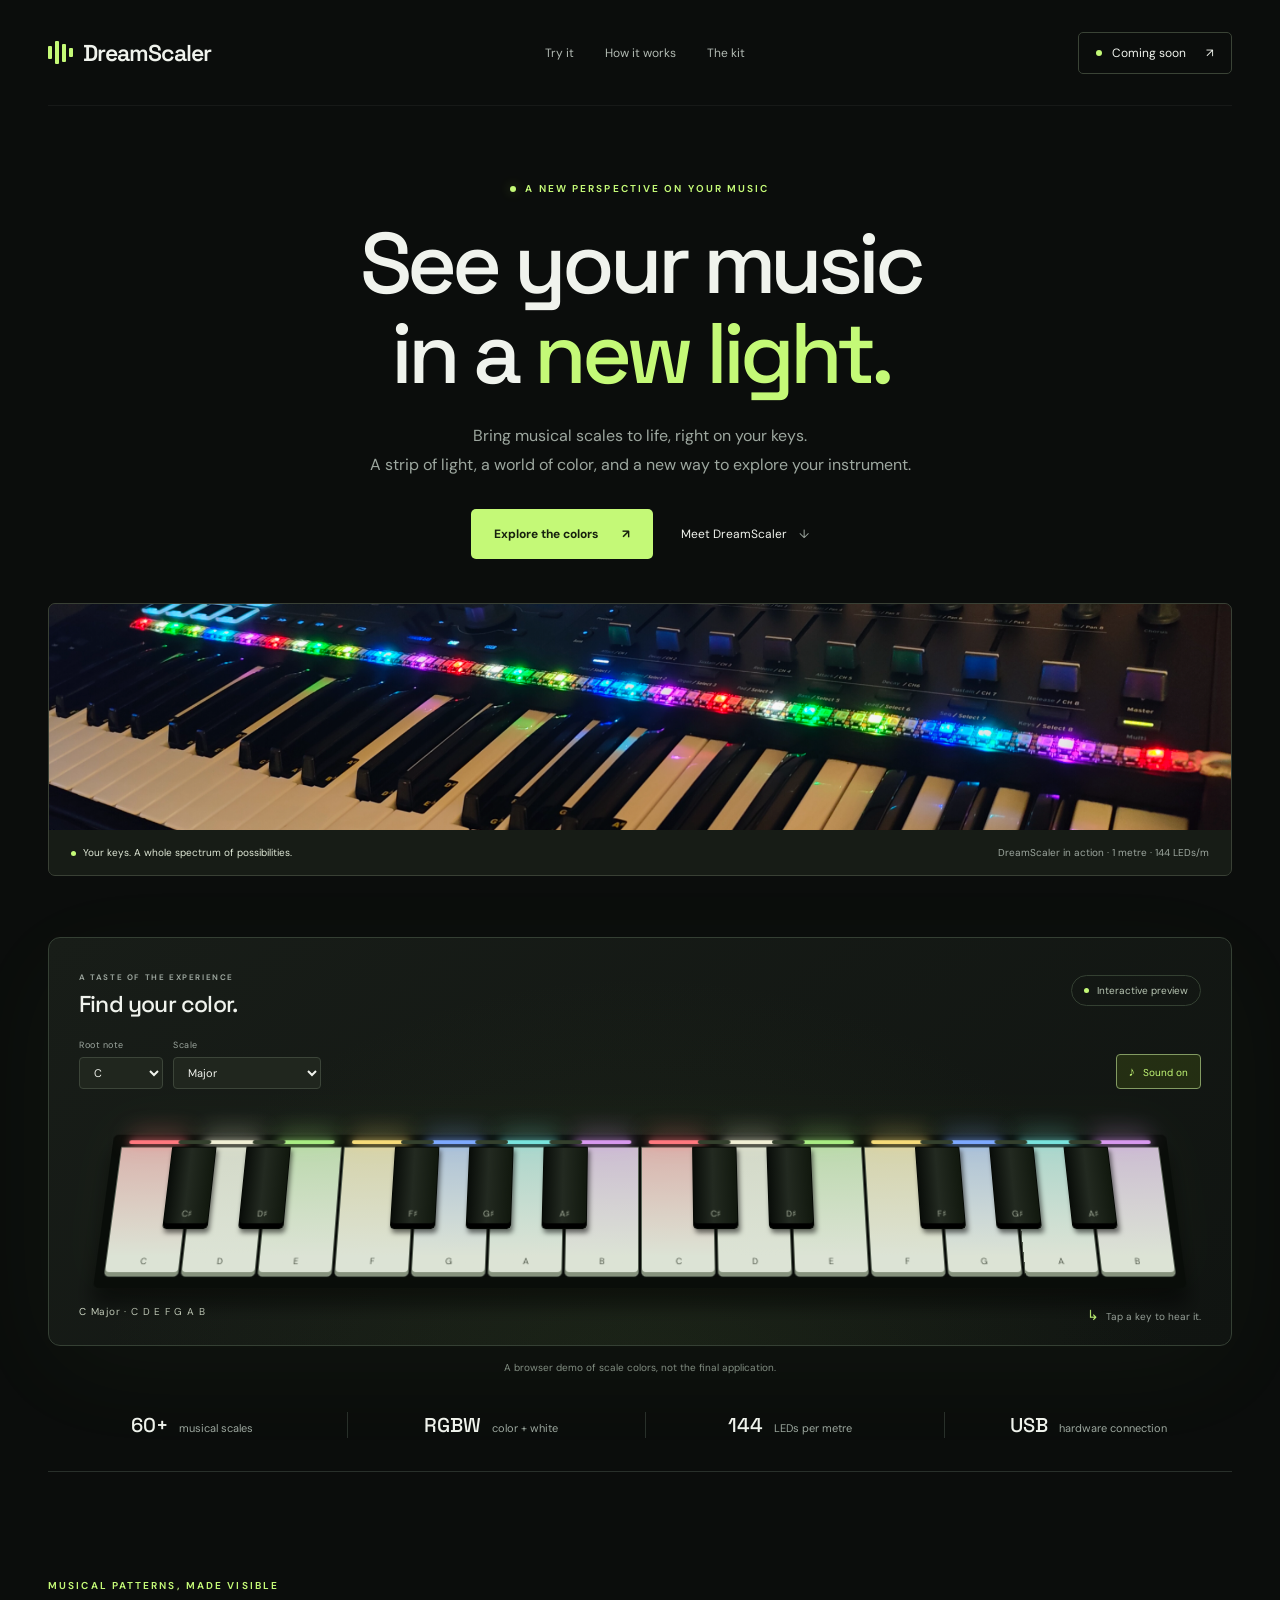
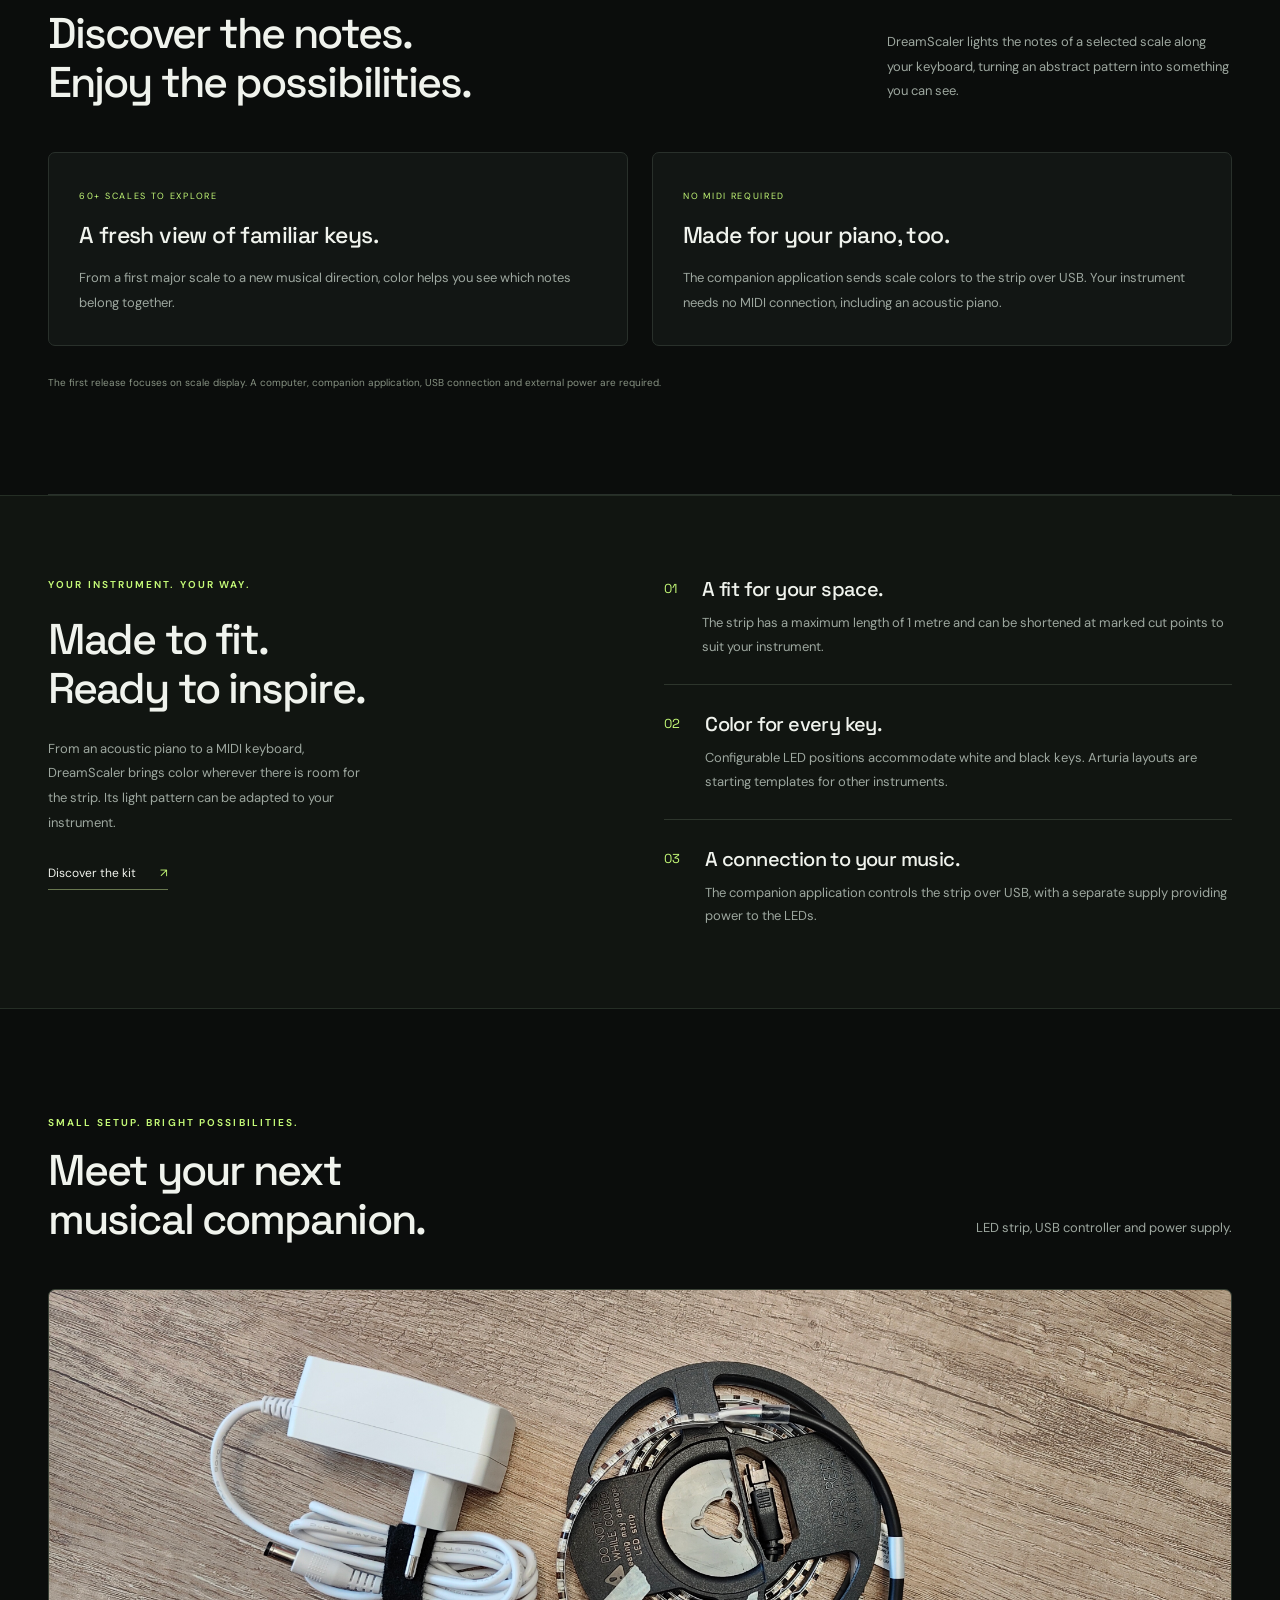
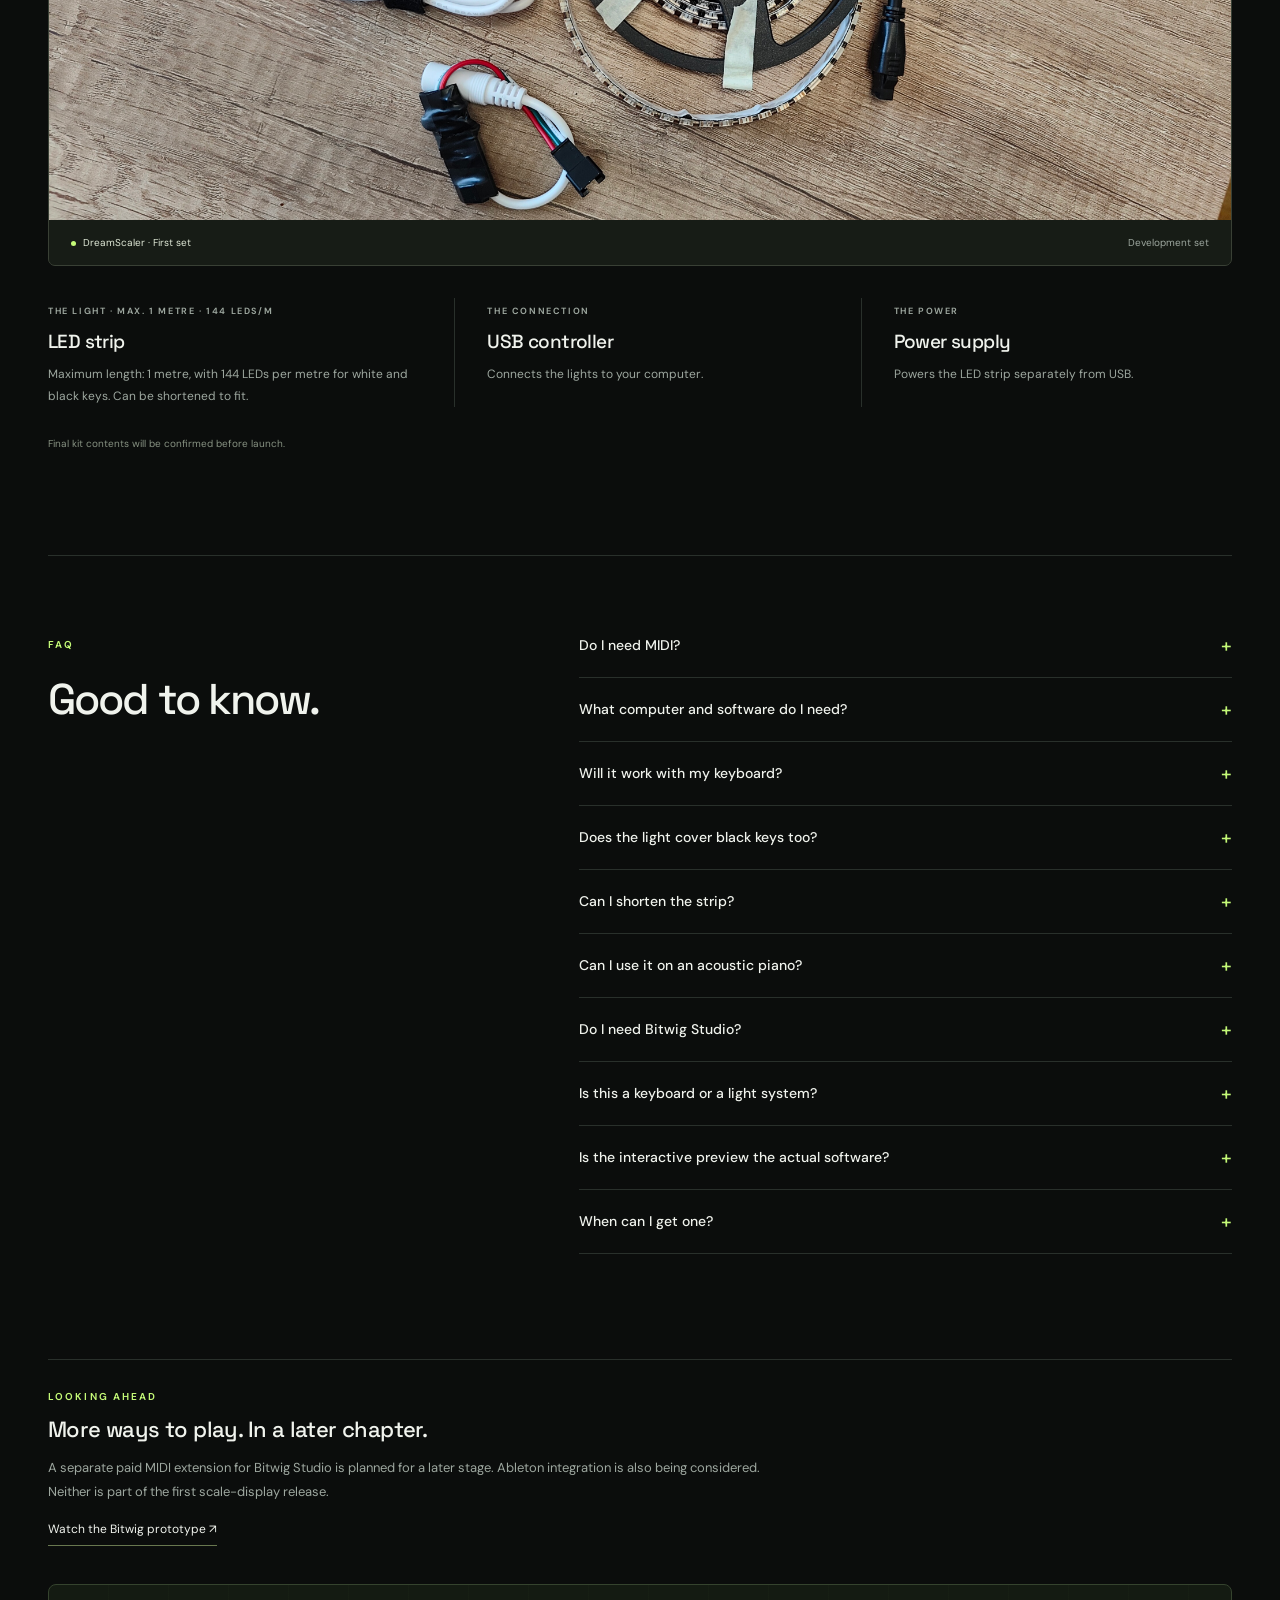
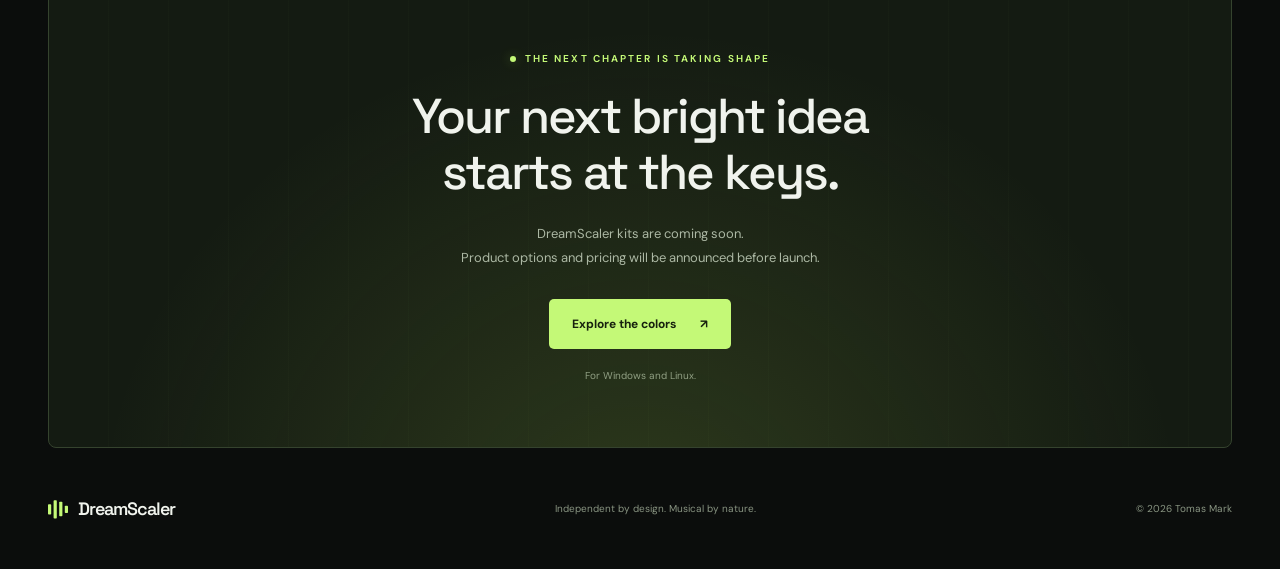
==== commit 2c2c8332: "Clarify maximum LED strip length of one metre" ====
--- a/index.html
+++ b/index.html
@@ -58,22 +58,22 @@
 
     <section class="workflow-section" id="how-it-works" aria-labelledby="workflow-title"><div class="wrap workflow-layout">
       <div class="workflow-intro"><p class="eyebrow">YOUR INSTRUMENT. YOUR WAY.</p><h2 id="workflow-title">Made to fit.<br>Ready to inspire.</h2><p>From an acoustic piano to a MIDI keyboard, DreamScaler brings color wherever there is room for the strip. Its light pattern can be adapted to your instrument.</p><a class="text-link" href="#the-kit">Discover the kit <span aria-hidden="true">↗</span></a></div>
-      <ol class="steps"><li><span class="step-number">01</span><div><h3>A fit for your space.</h3><p>The adhesive strip can be shortened at marked cut points to suit your instrument.</p></div></li><li><span class="step-number">02</span><div><h3>Color for every key.</h3><p>Configurable LED positions accommodate white and black keys. Arturia layouts are starting templates for other instruments.</p></div></li><li><span class="step-number">03</span><div><h3>A connection to your music.</h3><p>The companion application controls the strip over USB, with a separate supply providing power to the LEDs.</p></div></li></ol>
+      <ol class="steps"><li><span class="step-number">01</span><div><h3>A fit for your space.</h3><p>The strip has a maximum length of 1 metre and can be shortened at marked cut points to suit your instrument.</p></div></li><li><span class="step-number">02</span><div><h3>Color for every key.</h3><p>Configurable LED positions accommodate white and black keys. Arturia layouts are starting templates for other instruments.</p></div></li><li><span class="step-number">03</span><div><h3>A connection to your music.</h3><p>The companion application controls the strip over USB, with a separate supply providing power to the LEDs.</p></div></li></ol>
     </div></section>
 
     <section class="section wrap kit-section" id="the-kit" aria-labelledby="kit-title">
       <div class="section-heading"><div><p class="eyebrow">SMALL SETUP. BRIGHT POSSIBILITIES.</p><h2 id="kit-title">Meet your next<br>musical companion.</h2></div><p>LED strip, USB controller and power supply.</p></div>
       <figure class="kit-photo"><img src="assets/dreamscaler-kit.jpg" alt="The first DreamScaler set on a wooden work surface: a coiled RGBW LED strip, white power adapter, and wired controller assembly." width="4096" height="1836" loading="lazy" decoding="async"><figcaption><span><span class="status-dot"></span>DreamScaler · First set</span><span>Development set</span></figcaption></figure>
-      <div class="kit-details"><div><span class="mini-label">THE LIGHT · 1 METRE · 144 LEDS/M</span><h3>LED strip</h3><p>144 LEDs in 1 metre, closely spaced for white and black keys. Can be shortened to fit.</p></div><div><span class="mini-label">THE CONNECTION</span><h3>USB controller</h3><p>Connects the lights to your computer.</p></div><div><span class="mini-label">THE POWER</span><h3>Power supply</h3><p>Powers the LED strip separately from USB.</p></div></div>
+      <div class="kit-details"><div><span class="mini-label">THE LIGHT · MAX. 1 METRE · 144 LEDS/M</span><h3>LED strip</h3><p>Maximum length: 1 metre, with 144 LEDs per metre for white and black keys. Can be shortened to fit.</p></div><div><span class="mini-label">THE CONNECTION</span><h3>USB controller</h3><p>Connects the lights to your computer.</p></div><div><span class="mini-label">THE POWER</span><h3>Power supply</h3><p>Powers the LED strip separately from USB.</p></div></div>
       <p class="kit-note">Final kit contents will be confirmed before launch.</p>
     </section>
 
     <section class="section wrap faq-layout" aria-labelledby="faq-title"><div><p class="eyebrow">FAQ</p><h2 id="faq-title">Good to know.</h2></div><div class="faq-list">
       <details><summary>Do I need MIDI?<span aria-hidden="true">+</span></summary><p>No. The first DreamScaler product displays scales using the companion application and a USB connection. It requires neither MIDI nor music production software.</p></details>
       <details><summary>What computer and software do I need?<span aria-hidden="true">+</span></summary><p>The current Python application supports Windows and Linux. DreamScaler needs a computer, USB and external power for the strip. macOS compatibility is expected but has not yet been verified. The software is being revised; final setup details will follow.</p></details>
-      <details><summary>Will it work with my keyboard?<span aria-hidden="true">+</span></summary><p>The strip can be attached wherever there is a suitable surface and enough room. LED-to-key alignment is configurable for different layouts. The Arturia KeyLab 49 MKII and 61-key configurations serve as starting templates.</p></details>
+      <details><summary>Will it work with my keyboard?<span aria-hidden="true">+</span></summary><p>The strip can be attached to a suitable surface and covers a maximum length of 1 metre. Full-keyboard coverage depends on the width of your keys. LED-to-key alignment is configurable for different layouts. The Arturia KeyLab 49 MKII and 61-key configurations serve as starting templates.</p></details>
       <details><summary>Does the light cover black keys too?<span aria-hidden="true">+</span></summary><p>Yes. The strip has 144 LEDs per metre, allowing close alignment with white and black keys through a configurable layout.</p></details>
-      <details><summary>Can I shorten the strip?<span aria-hidden="true">+</span></summary><p>Yes. The 1-metre strip can be shortened at marked cut points, with its layout adapted to the resulting length and position.</p></details>
+      <details><summary>Can I shorten the strip?<span aria-hidden="true">+</span></summary><p>Yes. The maximum strip length is 1 metre. It can be shortened at marked cut points, with its layout adapted to the resulting length and position.</p></details>
       <details><summary>Can I use it on an acoustic piano?<span aria-hidden="true">+</span></summary><p>Yes. Scale display works on an acoustic piano with room for the strip. The lights show the selected scale; they do not listen to or detect the notes you play.</p></details>
       <details><summary>Do I need Bitwig Studio?<span aria-hidden="true">+</span></summary><p>No. The first product is focused on scale display through its own application. MIDI response through a Bitwig extension is planned for a later stage and will be offered separately.</p></details>
       <details><summary>Is this a keyboard or a light system?<span aria-hidden="true">+</span></summary><p>DreamScaler is an LED light system and companion software for a keyboard you already own. A keyboard and computer are not included.</p></details>
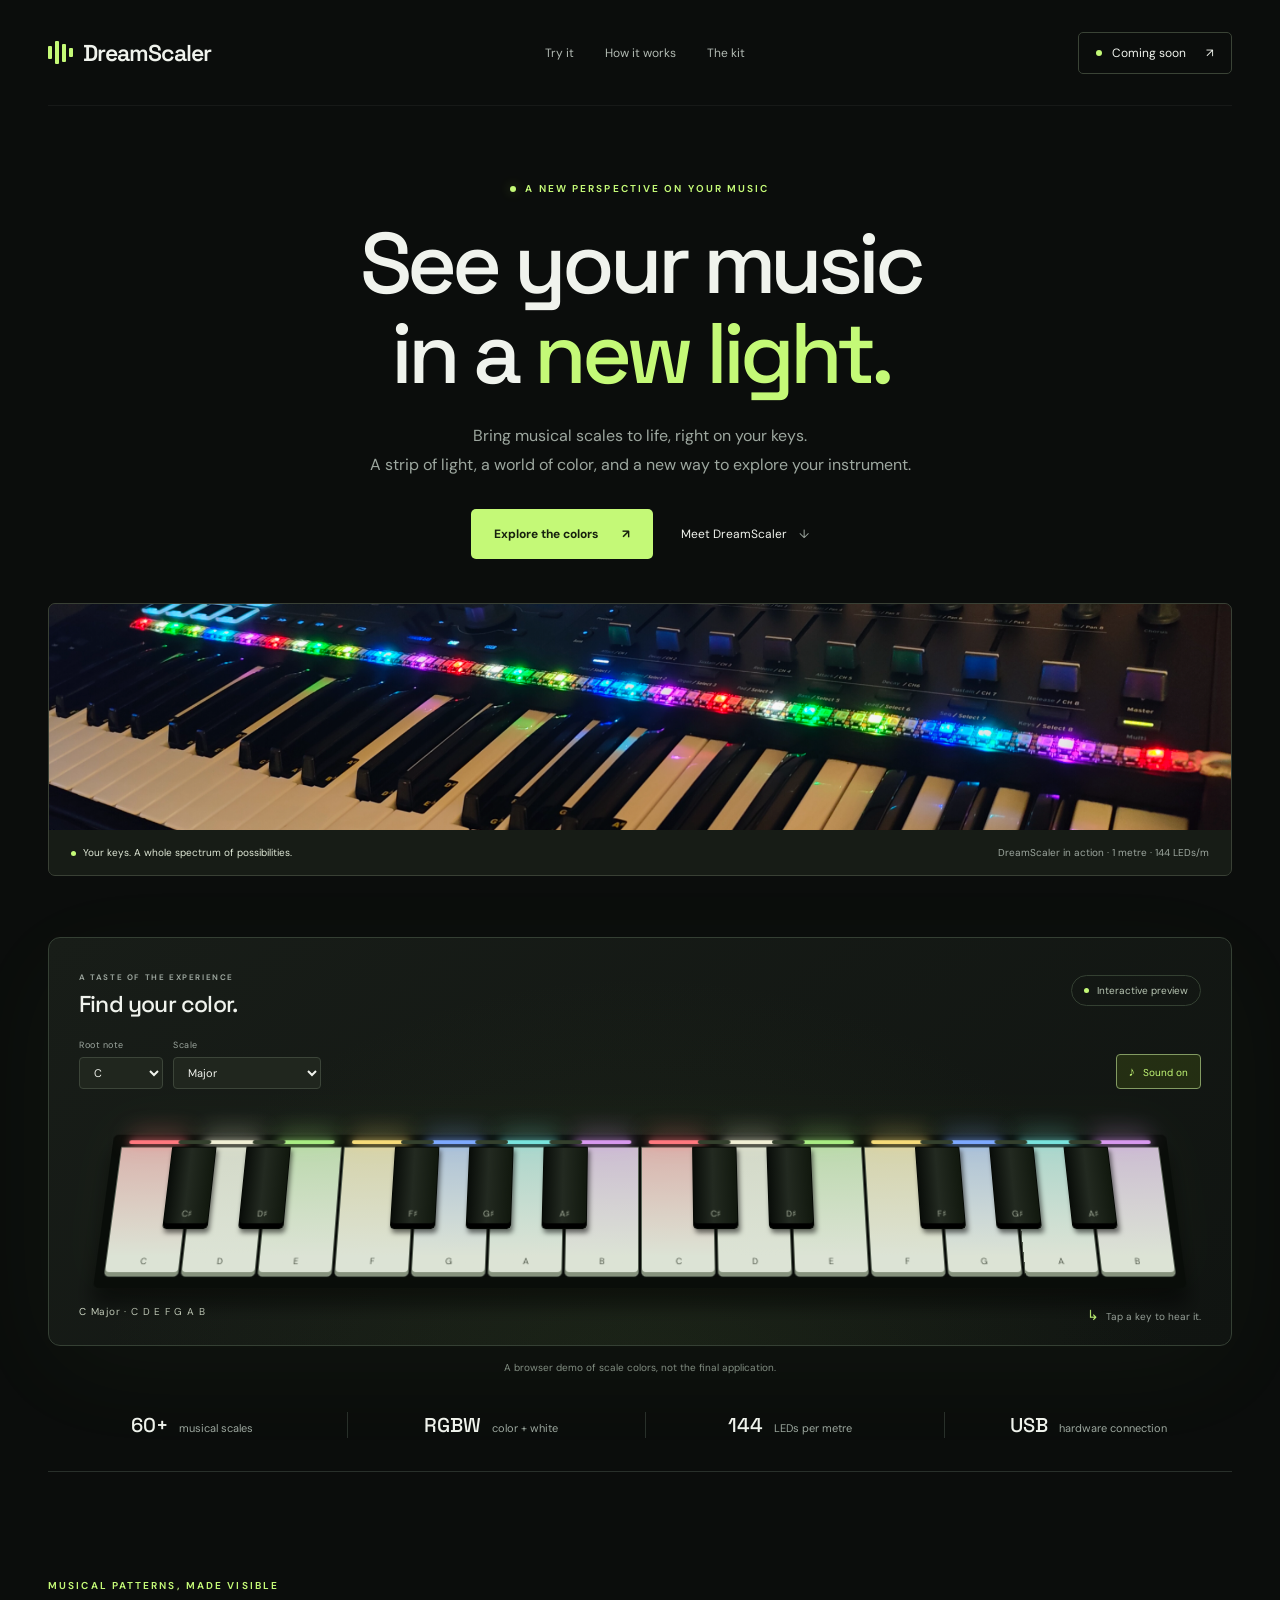
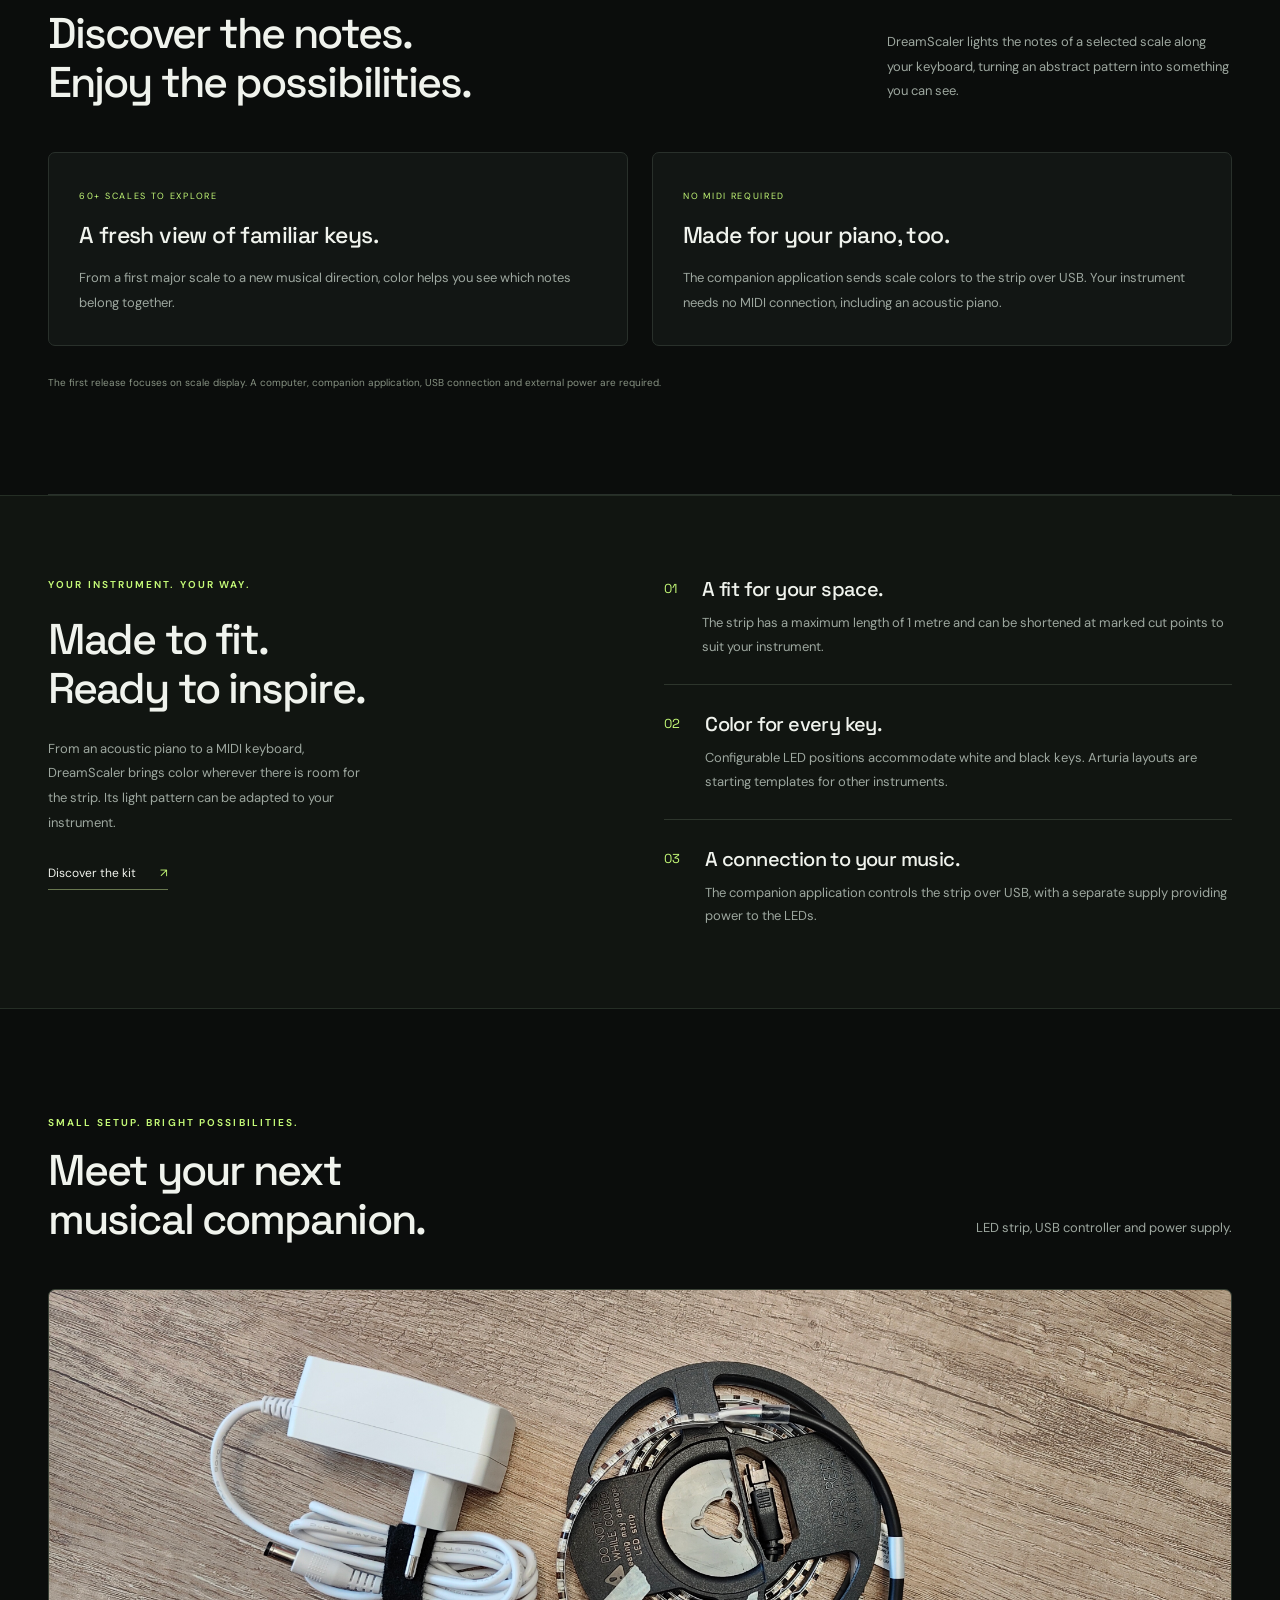
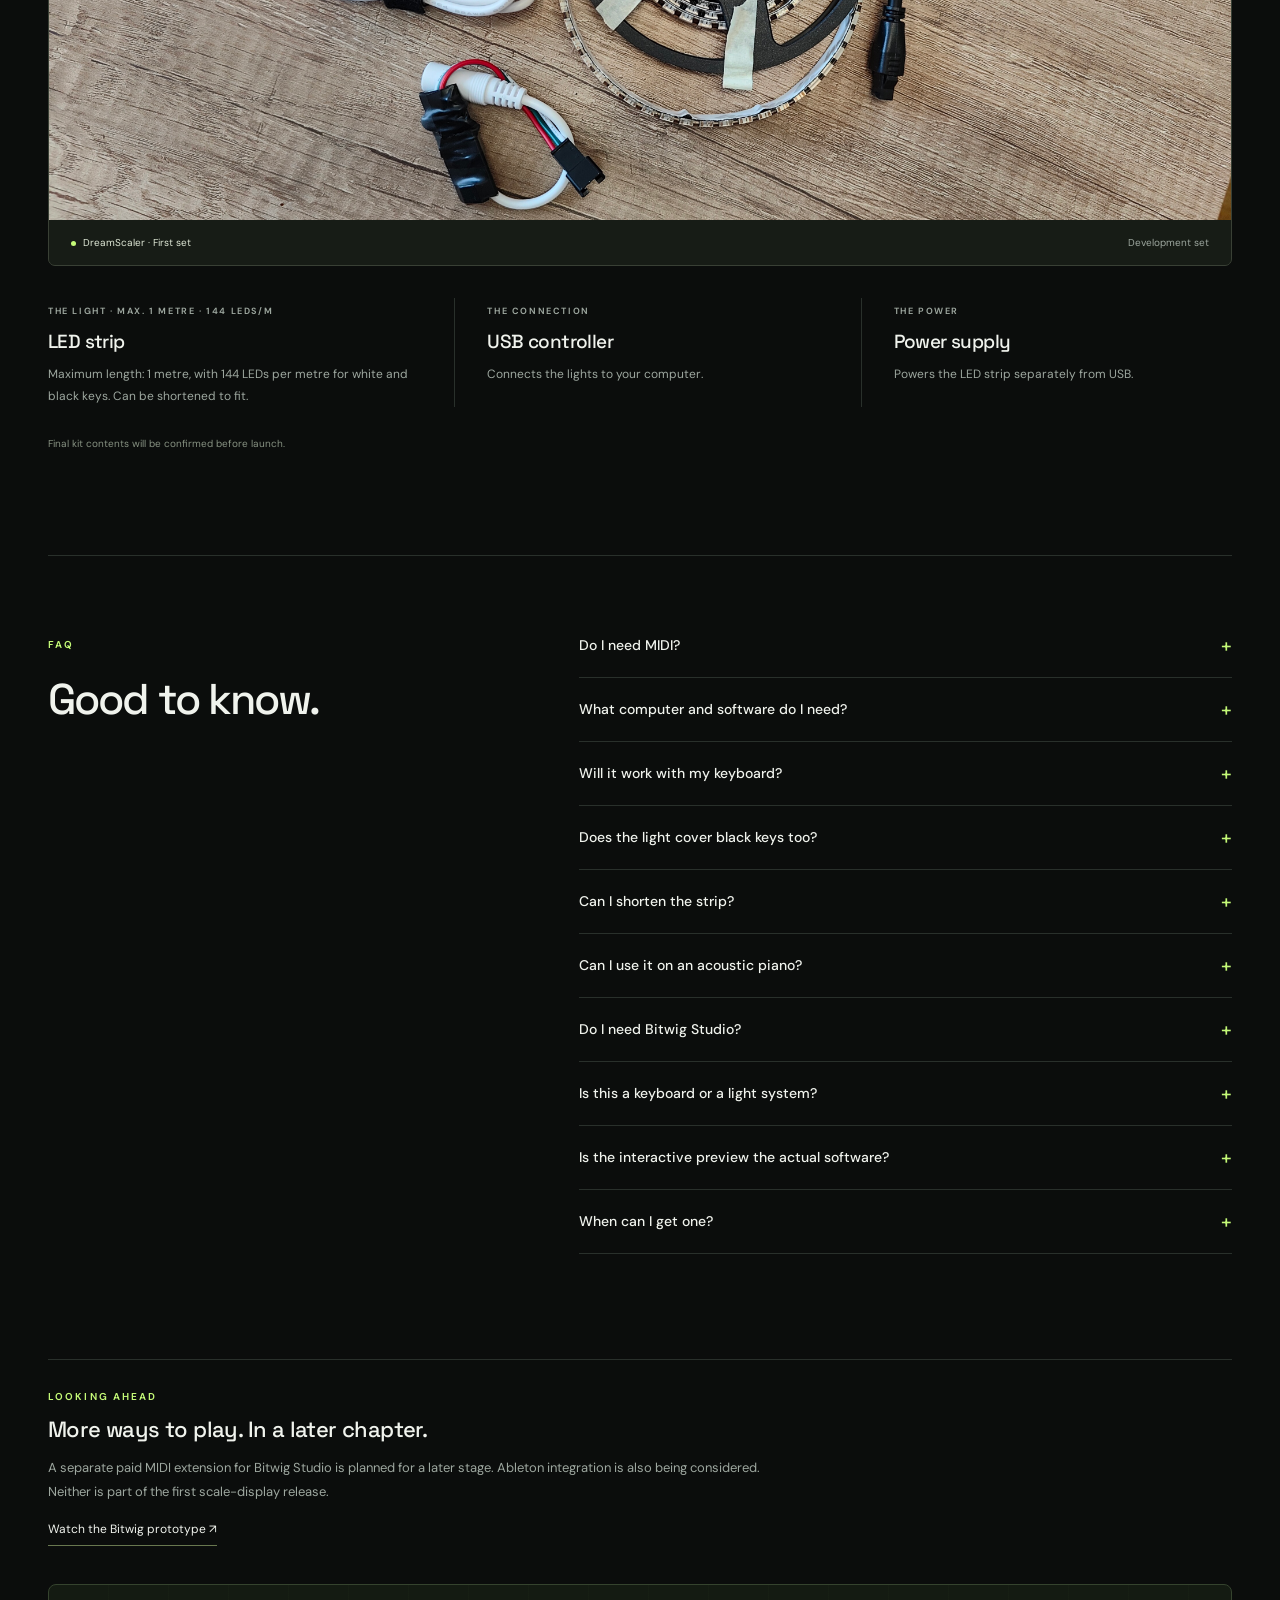
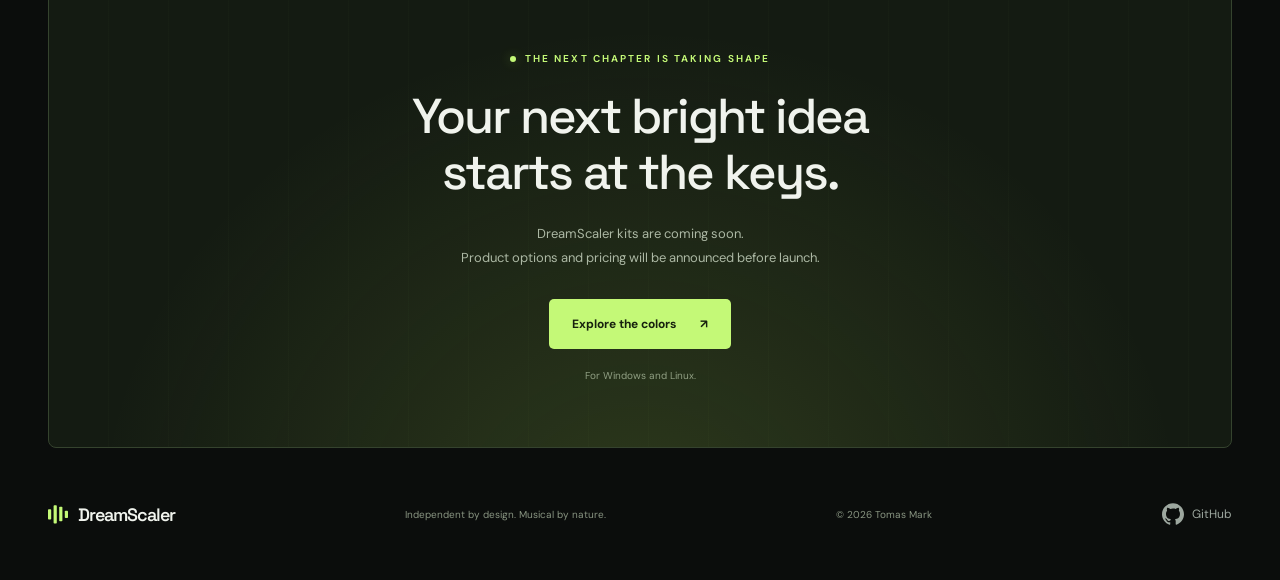
==== commit 01ff67f4: "Add GitHub repository logo link to website footer" ====
--- a/index.html
+++ b/index.html
@@ -89,6 +89,6 @@
 
     <section class="availability wrap" id="availability" aria-labelledby="availability-title"><div class="availability-glow" aria-hidden="true"></div><p class="eyebrow"><span class="status-dot"></span>THE NEXT CHAPTER IS TAKING SHAPE</p><h2 id="availability-title">Your next bright idea<br>starts at the keys.</h2><p>DreamScaler kits are coming soon.<br>Product options and pricing will be announced before launch.</p><a class="button primary" href="#experience">Explore the colors <span aria-hidden="true">↗</span></a><span class="availability-note">For Windows and Linux.</span></section>
   </main>
-  <footer class="wrap footer"><a class="brand" href="#"><span class="brand-icon" aria-hidden="true"><i></i><i></i><i></i><i></i></span>DreamScaler</a><span>Independent by design. Musical by nature.</span><p>© <span id="year">2026</span> Tomas Mark</p></footer>
+  <footer class="wrap footer"><a class="brand" href="#"><span class="brand-icon" aria-hidden="true"><i></i><i></i><i></i><i></i></span>DreamScaler</a><span>Independent by design. Musical by nature.</span><p>© <span id="year">2026</span> Tomas Mark</p><a class="github-link" href="https://github.com/tomasmark79/DreamScaleProduct" target="_blank" rel="noopener noreferrer" aria-label="DreamScaler website on GitHub (opens in a new tab)"><svg viewBox="0 0 24 24" width="22" height="22" fill="currentColor" aria-hidden="true" focusable="false"><path d="M12 .297C5.37.297 0 5.67 0 12.297c0 5.303 3.438 9.8 8.205 11.385.6.113.82-.258.82-.577 0-.285-.01-1.04-.015-2.04-3.338.724-4.043-1.61-4.043-1.61-.546-1.387-1.333-1.756-1.333-1.756-1.09-.745.083-.729.083-.729 1.205.084 1.838 1.237 1.838 1.237 1.07 1.835 2.809 1.305 3.495.998.108-.776.418-1.305.762-1.605-2.665-.305-5.467-1.334-5.467-5.93 0-1.31.465-2.38 1.235-3.22-.135-.303-.54-1.523.105-3.176 0 0 1.005-.322 3.3 1.23a11.5 11.5 0 0 1 3-.404c1.02.005 2.045.138 3 .404 2.28-1.552 3.285-1.23 3.285-1.23.645 1.653.24 2.873.12 3.176.765.84 1.23 1.91 1.23 3.22 0 4.61-2.805 5.625-5.475 5.922.42.36.81 1.096.81 2.22 0 1.606-.015 2.896-.015 3.286 0 .315.21.69.825.57C20.565 22.092 24 17.592 24 12.297c0-6.627-5.373-12-12-12"/></svg><span>GitHub</span></a></footer>
 </body>
 </html>
--- a/styles.css
+++ b/styles.css
@@ -960,6 +960,20 @@
   font-size:18px;
 }
 
+.github-link {
+  display:inline-flex;
+  align-items:center;
+  gap:8px;
+  min-height:44px;
+  color:var(--muted);
+  font-size:12px;
+  white-space:nowrap;
+}
+
+.github-link:hover {
+  color:var(--green);
+}
+
 .footer .brand-icon {
   transform:scale(.8);
   transform-origin:left;
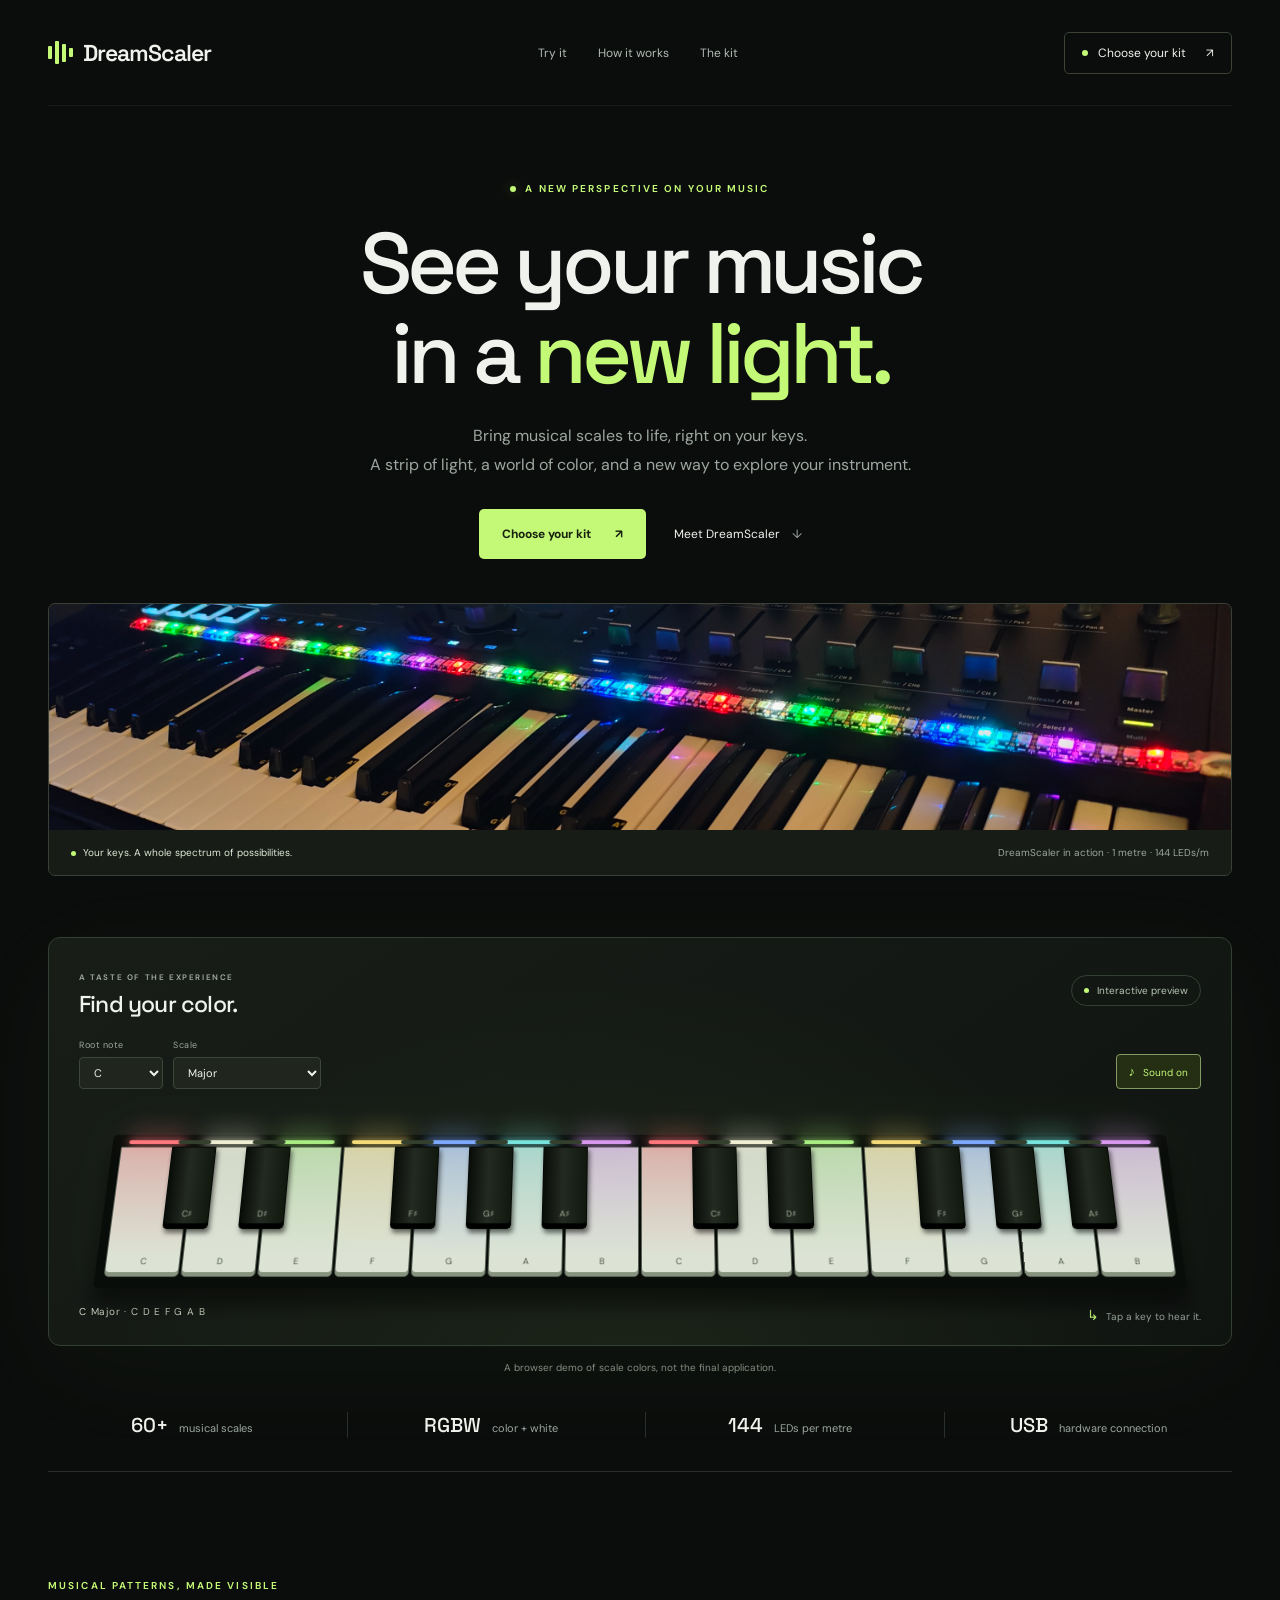
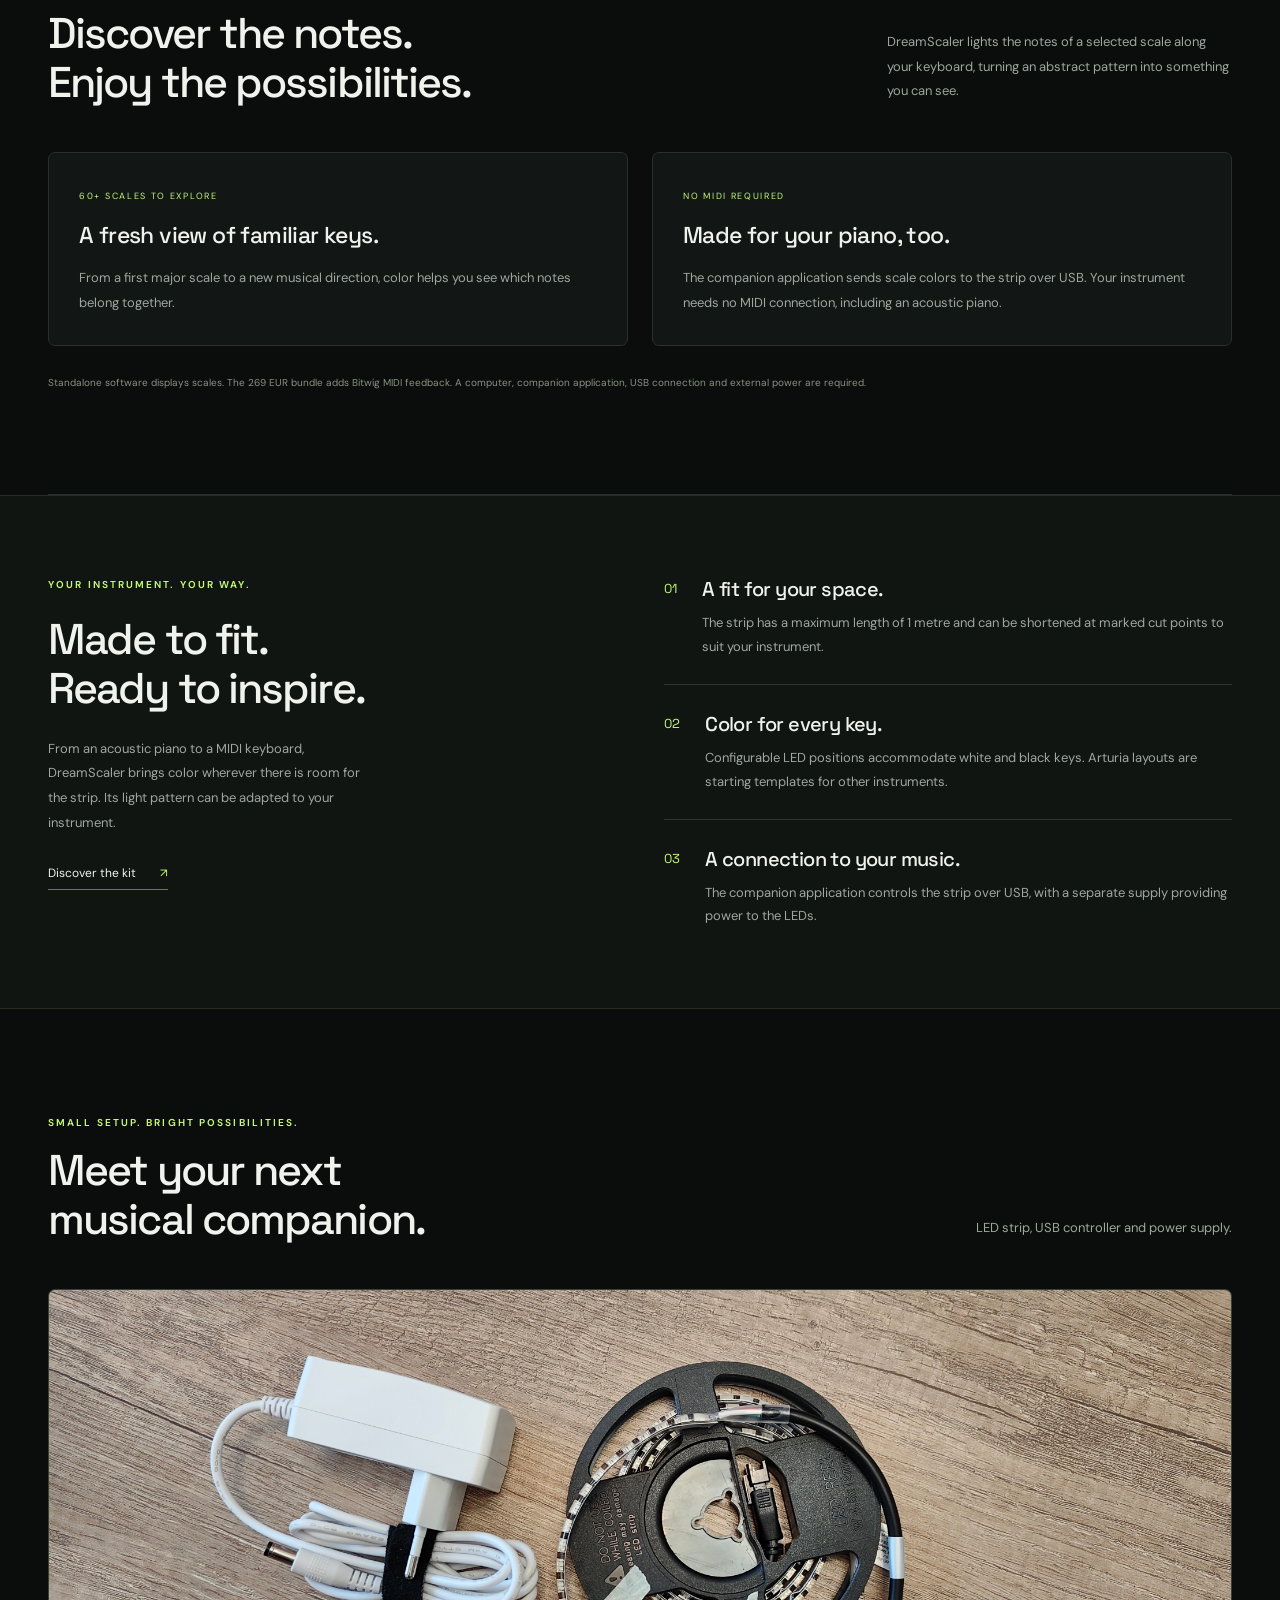
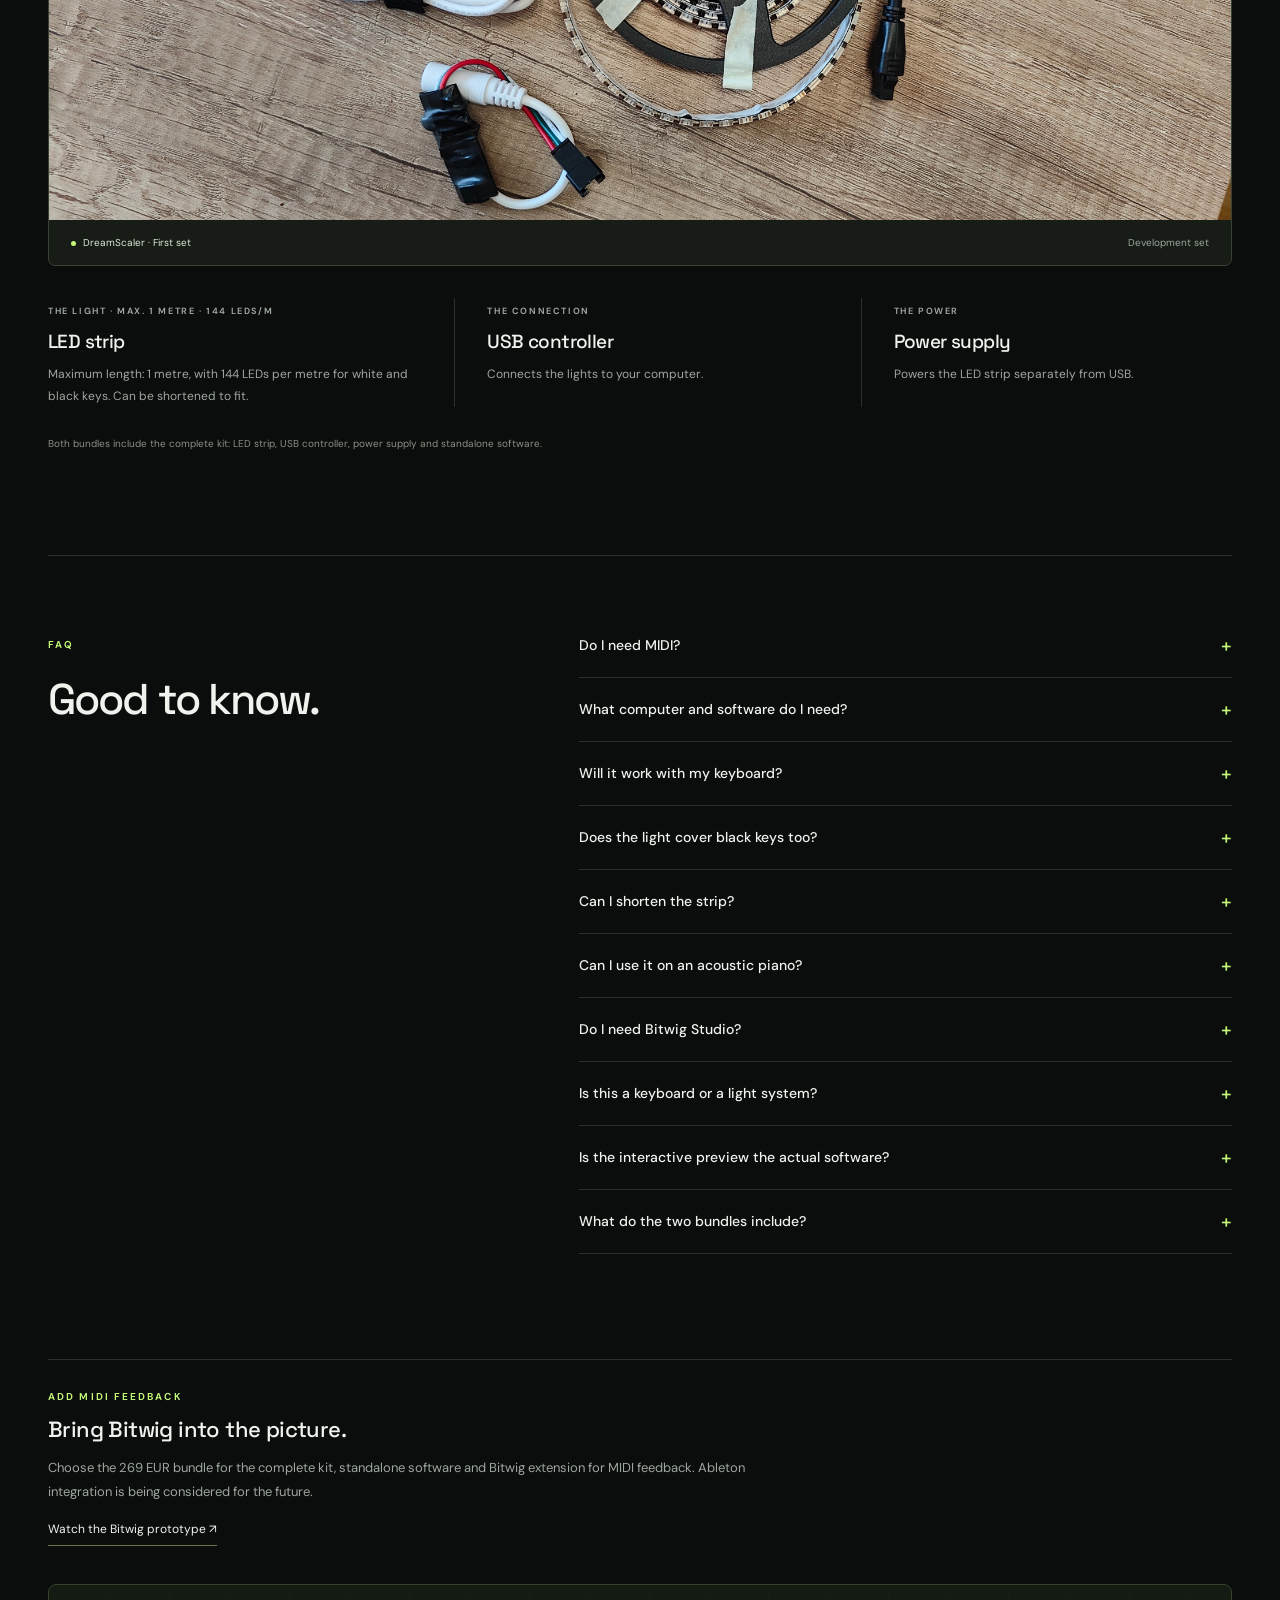
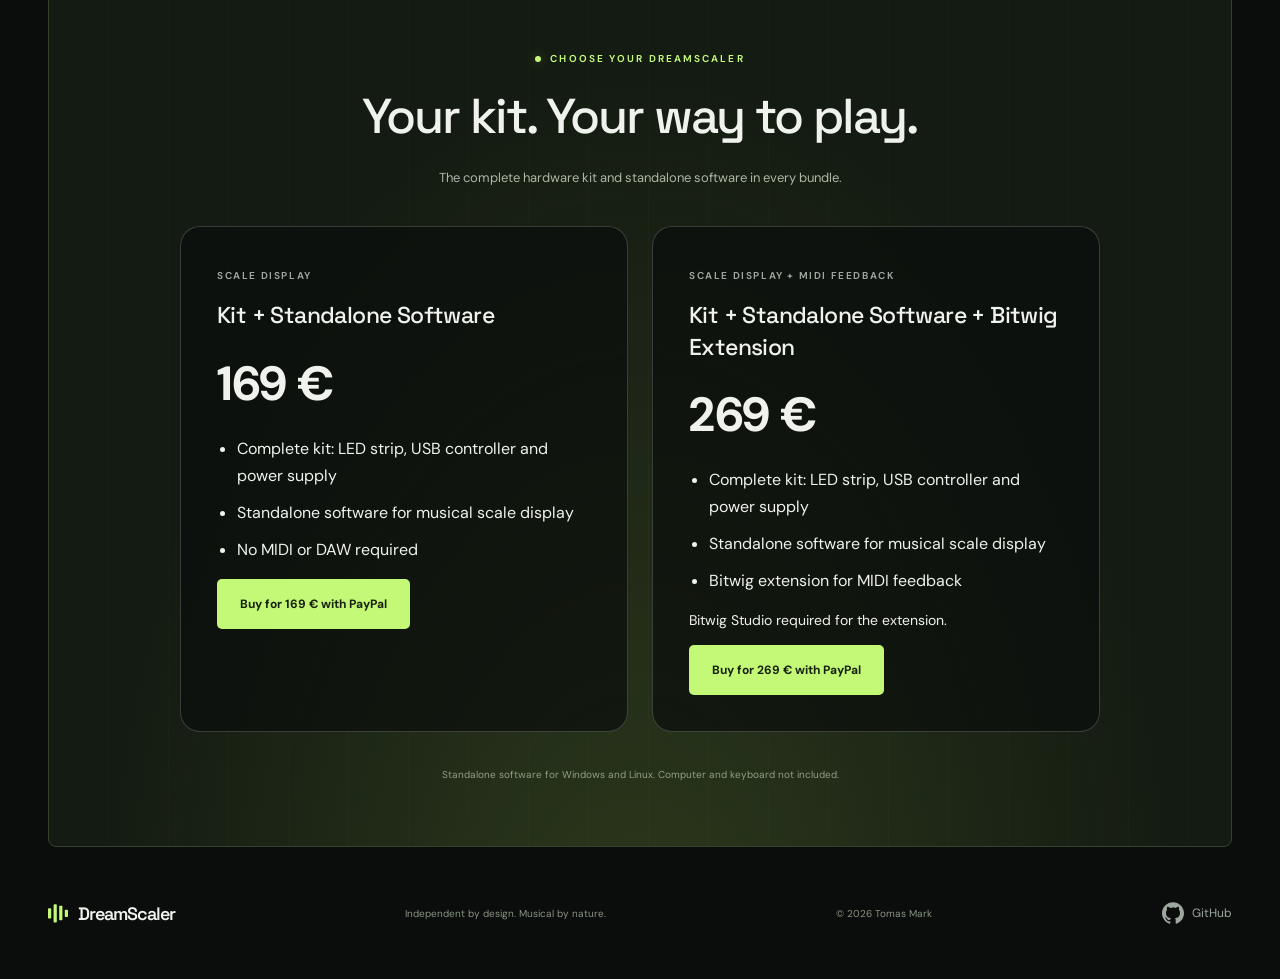
==== commit 4d125dd5: "Launch kit bundles with EUR pricing and PayPal purchase links" ====
--- a/index.html
+++ b/index.html
@@ -4,10 +4,10 @@
   <meta charset="utf-8">
   <meta name="viewport" content="width=device-width, initial-scale=1">
   <meta name="theme-color" content="#0b0d0c">
-  <meta name="description" content="Discover musical scales in color with DreamScaler, an adaptable LED strip for your piano or keyboard. USB connection. No MIDI required. First kits coming soon.">
+  <meta name="description" content="Discover musical scales in color with DreamScaler, an adaptable LED strip for your piano or keyboard. USB connection. No MIDI required. Complete kits from 169 EUR.">
   <meta property="og:type" content="website">
   <meta property="og:title" content="DreamScaler — See your music in a new light.">
-  <meta property="og:description" content="See your music in a new light. Explore 60+ scales with an LED strip that fits your keyboard. First DreamScaler kits coming soon.">
+  <meta property="og:description" content="See your music in a new light. Explore 60+ scales with an LED strip that fits your keyboard. Complete kits from 169 EUR, or 269 EUR with Bitwig MIDI feedback.">
   <title>DreamScaler — See your music in a new light.</title>
   <link rel="icon" href="assets/favicon.svg" type="image/svg+xml">
   <link rel="stylesheet" href="styles.css">
@@ -18,7 +18,7 @@
   <header class="header wrap">
     <a class="brand" href="#" aria-label="DreamScaler home"><span class="brand-icon" aria-hidden="true"><i></i><i></i><i></i><i></i></span>DreamScaler</a>
     <nav aria-label="Main navigation"><a href="#experience">Try it</a><a href="#how-it-works">How it works</a><a href="#the-kit">The kit</a></nav>
-    <a class="nav-cta" href="#availability"><span class="status-dot"></span>Coming soon<span aria-hidden="true">↗</span></a>
+    <a class="nav-cta" href="#availability"><span class="status-dot"></span>Choose your kit<span aria-hidden="true">↗</span></a>
   </header>
 
   <main id="main">
@@ -26,7 +26,7 @@
       <div class="eyebrow"><span class="status-dot"></span>A NEW PERSPECTIVE ON YOUR MUSIC</div>
       <h1 id="hero-title">See your music<br>in a <span class="accent">new light.</span></h1>
       <p class="hero-copy">Bring musical scales to life, right on your keys.<br class="desktop-break"> A strip of light, a world of color, and a new way to explore your instrument.</p>
-      <div class="hero-actions"><a class="button primary" href="#experience">Explore the colors <span aria-hidden="true">↗</span></a><a class="video-link" href="#how-it-works">Meet DreamScaler <span class="external-note">↓</span></a></div>
+      <div class="hero-actions"><a class="button primary" href="#availability">Choose your kit <span aria-hidden="true">↗</span></a><a class="video-link" href="#how-it-works">Meet DreamScaler <span class="external-note">↓</span></a></div>
 
       <figure class="kit-photo performance-photo">
         <img src="assets/dreamscaler-in-action.png" alt="DreamScaler's RGBW LED strip glowing red, green, blue and purple along a keyboard, with colored light reflecting on the white and black keys." width="2109" height="404" fetchpriority="high" decoding="async">
@@ -53,7 +53,7 @@
         <article class="mode-card"><span class="feature-number">60+ SCALES TO EXPLORE</span><h3>A fresh view of familiar keys.</h3><p>From a first major scale to a new musical direction, color helps you see which notes belong together.</p></article>
         <article class="mode-card"><span class="feature-number">NO MIDI REQUIRED</span><h3>Made for your piano, too.</h3><p>The companion application sends scale colors to the strip over USB. Your instrument needs no MIDI connection, including an acoustic piano.</p></article>
       </div>
-      <p class="kit-note">The first release focuses on scale display. A computer, companion application, USB connection and external power are required.</p>
+      <p class="kit-note">Standalone software displays scales. The 269 EUR bundle adds Bitwig MIDI feedback. A computer, companion application, USB connection and external power are required.</p>
     </section>
 
     <section class="workflow-section" id="how-it-works" aria-labelledby="workflow-title"><div class="wrap workflow-layout">
@@ -65,29 +65,52 @@
       <div class="section-heading"><div><p class="eyebrow">SMALL SETUP. BRIGHT POSSIBILITIES.</p><h2 id="kit-title">Meet your next<br>musical companion.</h2></div><p>LED strip, USB controller and power supply.</p></div>
       <figure class="kit-photo"><img src="assets/dreamscaler-kit.jpg" alt="The first DreamScaler set on a wooden work surface: a coiled RGBW LED strip, white power adapter, and wired controller assembly." width="4096" height="1836" loading="lazy" decoding="async"><figcaption><span><span class="status-dot"></span>DreamScaler · First set</span><span>Development set</span></figcaption></figure>
       <div class="kit-details"><div><span class="mini-label">THE LIGHT · MAX. 1 METRE · 144 LEDS/M</span><h3>LED strip</h3><p>Maximum length: 1 metre, with 144 LEDs per metre for white and black keys. Can be shortened to fit.</p></div><div><span class="mini-label">THE CONNECTION</span><h3>USB controller</h3><p>Connects the lights to your computer.</p></div><div><span class="mini-label">THE POWER</span><h3>Power supply</h3><p>Powers the LED strip separately from USB.</p></div></div>
-      <p class="kit-note">Final kit contents will be confirmed before launch.</p>
+      <p class="kit-note">Both bundles include the complete kit: LED strip, USB controller, power supply and standalone software.</p>
     </section>
 
     <section class="section wrap faq-layout" aria-labelledby="faq-title"><div><p class="eyebrow">FAQ</p><h2 id="faq-title">Good to know.</h2></div><div class="faq-list">
-      <details><summary>Do I need MIDI?<span aria-hidden="true">+</span></summary><p>No. The first DreamScaler product displays scales using the companion application and a USB connection. It requires neither MIDI nor music production software.</p></details>
+      <details><summary>Do I need MIDI?<span aria-hidden="true">+</span></summary><p>No. Standalone software displays scales over USB without MIDI or music production software. The 269 EUR bundle adds a Bitwig extension for MIDI feedback.</p></details>
       <details><summary>What computer and software do I need?<span aria-hidden="true">+</span></summary><p>The current Python application supports Windows and Linux. DreamScaler needs a computer, USB and external power for the strip. macOS compatibility is expected but has not yet been verified. The software is being revised; final setup details will follow.</p></details>
       <details><summary>Will it work with my keyboard?<span aria-hidden="true">+</span></summary><p>The strip can be attached to a suitable surface and covers a maximum length of 1 metre. Full-keyboard coverage depends on the width of your keys. LED-to-key alignment is configurable for different layouts. The Arturia KeyLab 49 MKII and 61-key configurations serve as starting templates.</p></details>
       <details><summary>Does the light cover black keys too?<span aria-hidden="true">+</span></summary><p>Yes. The strip has 144 LEDs per metre, allowing close alignment with white and black keys through a configurable layout.</p></details>
       <details><summary>Can I shorten the strip?<span aria-hidden="true">+</span></summary><p>Yes. The maximum strip length is 1 metre. It can be shortened at marked cut points, with its layout adapted to the resulting length and position.</p></details>
       <details><summary>Can I use it on an acoustic piano?<span aria-hidden="true">+</span></summary><p>Yes. Scale display works on an acoustic piano with room for the strip. The lights show the selected scale; they do not listen to or detect the notes you play.</p></details>
-      <details><summary>Do I need Bitwig Studio?<span aria-hidden="true">+</span></summary><p>No. The first product is focused on scale display through its own application. MIDI response through a Bitwig extension is planned for a later stage and will be offered separately.</p></details>
+      <details><summary>Do I need Bitwig Studio?<span aria-hidden="true">+</span></summary><p>No. Both bundles include standalone software for scale display. The 269 EUR bundle adds the Bitwig extension for MIDI feedback, which requires Bitwig Studio.</p></details>
       <details><summary>Is this a keyboard or a light system?<span aria-hidden="true">+</span></summary><p>DreamScaler is an LED light system and companion software for a keyboard you already own. A keyboard and computer are not included.</p></details>
       <details><summary>Is the interactive preview the actual software?<span aria-hidden="true">+</span></summary><p>No. It is a browser demo of scale colors and sound. It does not connect to your hardware or show the final app interface.</p></details>
-      <details><summary>When can I get one?<span aria-hidden="true">+</span></summary><p>The first kits are being prepared. Pricing, availability and setup instructions will be published here before orders open.</p></details>
+      <details><summary>What do the two bundles include?<span aria-hidden="true">+</span></summary><p>For 169 EUR, you get the complete kit and standalone software. For 269 EUR, you also get the Bitwig extension for MIDI feedback.</p></details>
     </div></section>
 
     <aside class="wrap future-note" aria-labelledby="future-title">
-      <p class="eyebrow">LOOKING AHEAD</p><h3 id="future-title">More ways to play. In a later chapter.</h3>
-      <p>A separate paid MIDI extension for Bitwig Studio is planned for a later stage. Ableton integration is also being considered. Neither is part of the first scale-display release.</p>
+      <p class="eyebrow">ADD MIDI FEEDBACK</p><h3 id="future-title">Bring Bitwig into the picture.</h3>
+      <p>Choose the 269 EUR bundle for the complete kit, standalone software and Bitwig extension for MIDI feedback. Ableton integration is being considered for the future.</p>
       <a class="text-link" href="https://www.youtube.com/watch?v=vPi2TyJrofc" target="_blank" rel="noopener noreferrer">Watch the Bitwig prototype ↗<span class="sr-only"> (opens YouTube in a new tab)</span></a>
     </aside>
 
-    <section class="availability wrap" id="availability" aria-labelledby="availability-title"><div class="availability-glow" aria-hidden="true"></div><p class="eyebrow"><span class="status-dot"></span>THE NEXT CHAPTER IS TAKING SHAPE</p><h2 id="availability-title">Your next bright idea<br>starts at the keys.</h2><p>DreamScaler kits are coming soon.<br>Product options and pricing will be announced before launch.</p><a class="button primary" href="#experience">Explore the colors <span aria-hidden="true">↗</span></a><span class="availability-note">For Windows and Linux.</span></section>
+    <section class="availability wrap" id="availability" aria-labelledby="availability-title">
+      <div class="availability-glow" aria-hidden="true"></div>
+      <p class="eyebrow"><span class="status-dot"></span>CHOOSE YOUR DREAMSCALER</p>
+      <h2 id="availability-title">Your kit. Your way to play.</h2>
+      <p>The complete hardware kit and standalone software in every bundle.</p>
+      <div class="pricing-grid">
+        <article class="pricing-card" aria-labelledby="standalone-title">
+          <span class="mini-label">SCALE DISPLAY</span>
+          <h3 id="standalone-title">Kit + Standalone Software</h3>
+          <p class="price">169 &euro;</p>
+          <ul><li>Complete kit: LED strip, USB controller and power supply</li><li>Standalone software for musical scale display</li><li>No MIDI or DAW required</li></ul>
+          <a class="button primary" href="https://www.paypal.com/paypalme/TomasMark/169EUR" target="_blank" rel="noopener noreferrer">Buy for 169 &euro; with PayPal<span class="sr-only"> (opens in a new tab)</span></a>
+        </article>
+        <article class="pricing-card" aria-labelledby="bitwig-title">
+          <span class="mini-label">SCALE DISPLAY + MIDI FEEDBACK</span>
+          <h3 id="bitwig-title">Kit + Standalone Software + Bitwig Extension</h3>
+          <p class="price">269 &euro;</p>
+          <ul><li>Complete kit: LED strip, USB controller and power supply</li><li>Standalone software for musical scale display</li><li>Bitwig extension for MIDI feedback</li></ul>
+          <p class="pricing-requirement">Bitwig Studio required for the extension.</p>
+          <a class="button primary" href="https://www.paypal.com/paypalme/TomasMark/269EUR" target="_blank" rel="noopener noreferrer">Buy for 269 &euro; with PayPal<span class="sr-only"> (opens in a new tab)</span></a>
+        </article>
+      </div>
+      <span class="availability-note">Standalone software for Windows and Linux. Computer and keyboard not included.</span>
+    </section>
   </main>
   <footer class="wrap footer"><a class="brand" href="#"><span class="brand-icon" aria-hidden="true"><i></i><i></i><i></i><i></i></span>DreamScaler</a><span>Independent by design. Musical by nature.</span><p>© <span id="year">2026</span> Tomas Mark</p><a class="github-link" href="https://github.com/tomasmark79/DreamScaleProduct" target="_blank" rel="noopener noreferrer" aria-label="DreamScaler website on GitHub (opens in a new tab)"><svg viewBox="0 0 24 24" width="22" height="22" fill="currentColor" aria-hidden="true" focusable="false"><path d="M12 .297C5.37.297 0 5.67 0 12.297c0 5.303 3.438 9.8 8.205 11.385.6.113.82-.258.82-.577 0-.285-.01-1.04-.015-2.04-3.338.724-4.043-1.61-4.043-1.61-.546-1.387-1.333-1.756-1.333-1.756-1.09-.745.083-.729.083-.729 1.205.084 1.838 1.237 1.838 1.237 1.07 1.835 2.809 1.305 3.495.998.108-.776.418-1.305.762-1.605-2.665-.305-5.467-1.334-5.467-5.93 0-1.31.465-2.38 1.235-3.22-.135-.303-.54-1.523.105-3.176 0 0 1.005-.322 3.3 1.23a11.5 11.5 0 0 1 3-.404c1.02.005 2.045.138 3 .404 2.28-1.552 3.285-1.23 3.285-1.23.645 1.653.24 2.873.12 3.176.765.84 1.23 1.91 1.23 3.22 0 4.61-2.805 5.625-5.475 5.922.42.36.81 1.096.81 2.22 0 1.606-.015 2.896-.015 3.286 0 .315.21.69.825.57C20.565 22.092 24 17.592 24 12.297c0-6.627-5.373-12-12-12"/></svg><span>GitHub</span></a></footer>
 </body>
--- a/styles.css
+++ b/styles.css
@@ -922,6 +922,28 @@
   background:#141b12;
 }
 
+.pricing-grid {
+  display: grid;
+  grid-template-columns: repeat(2, minmax(0, 1fr));
+  gap: 24px;
+  margin: 36px auto;
+  max-width: 920px;
+  text-align: left;
+}
+.pricing-card {
+  padding: clamp(20px, 4vw, 36px);
+  border: 1px solid rgba(255, 255, 255, 0.18);
+  border-radius: 20px;
+  background: rgba(11, 13, 12, 0.7);
+}
+.pricing-card h3 { font-size: 23px; line-height: 1.35; margin: 16px 0; }
+.pricing-card .price { font-size: 48px; font-weight: 700; margin: 20px 0; }
+.pricing-card ul { padding-left: 20px; line-height: 1.7; }
+.pricing-card li + li { margin-top: 10px; }
+.pricing-requirement { font-size: 14px; line-height: 1.5; }
+@media (max-width: 700px) {
+  .pricing-grid { grid-template-columns: 1fr; }
+}
 .availability-glow {
   position:absolute;
   inset:0;
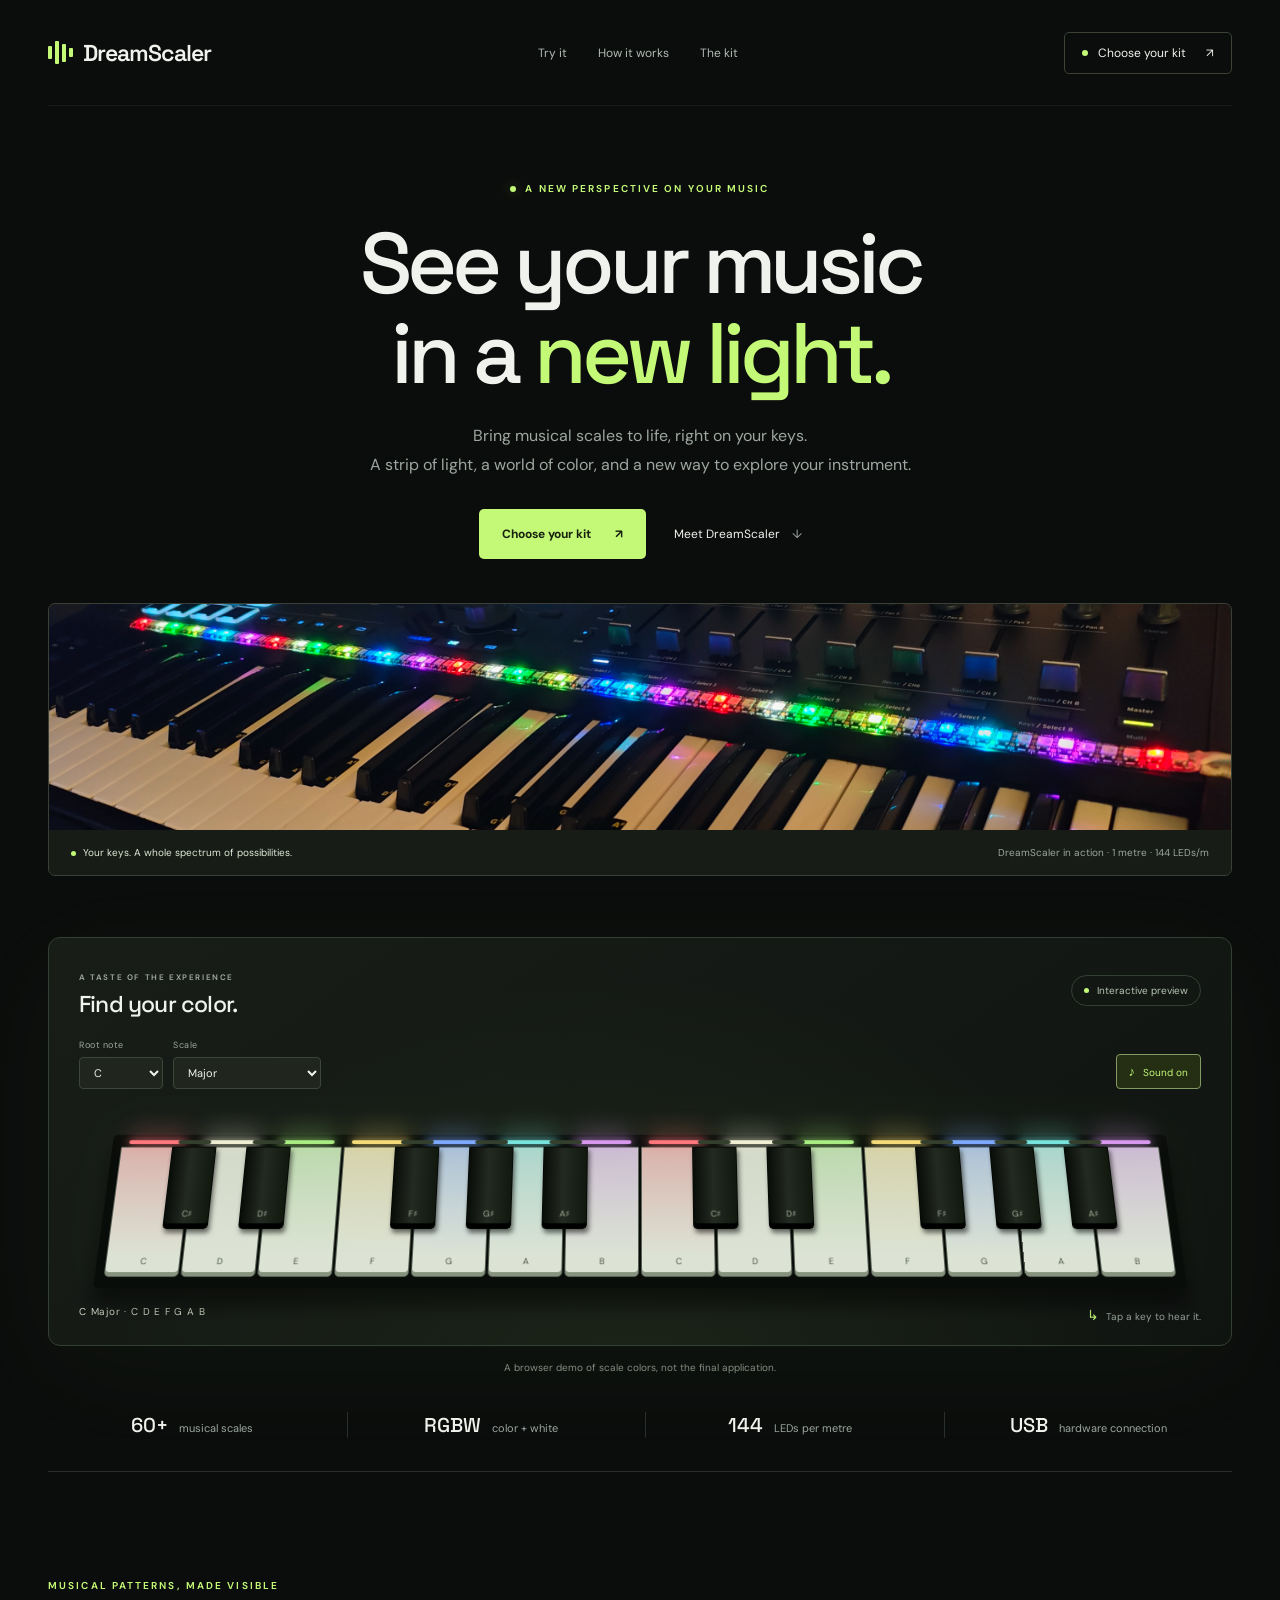
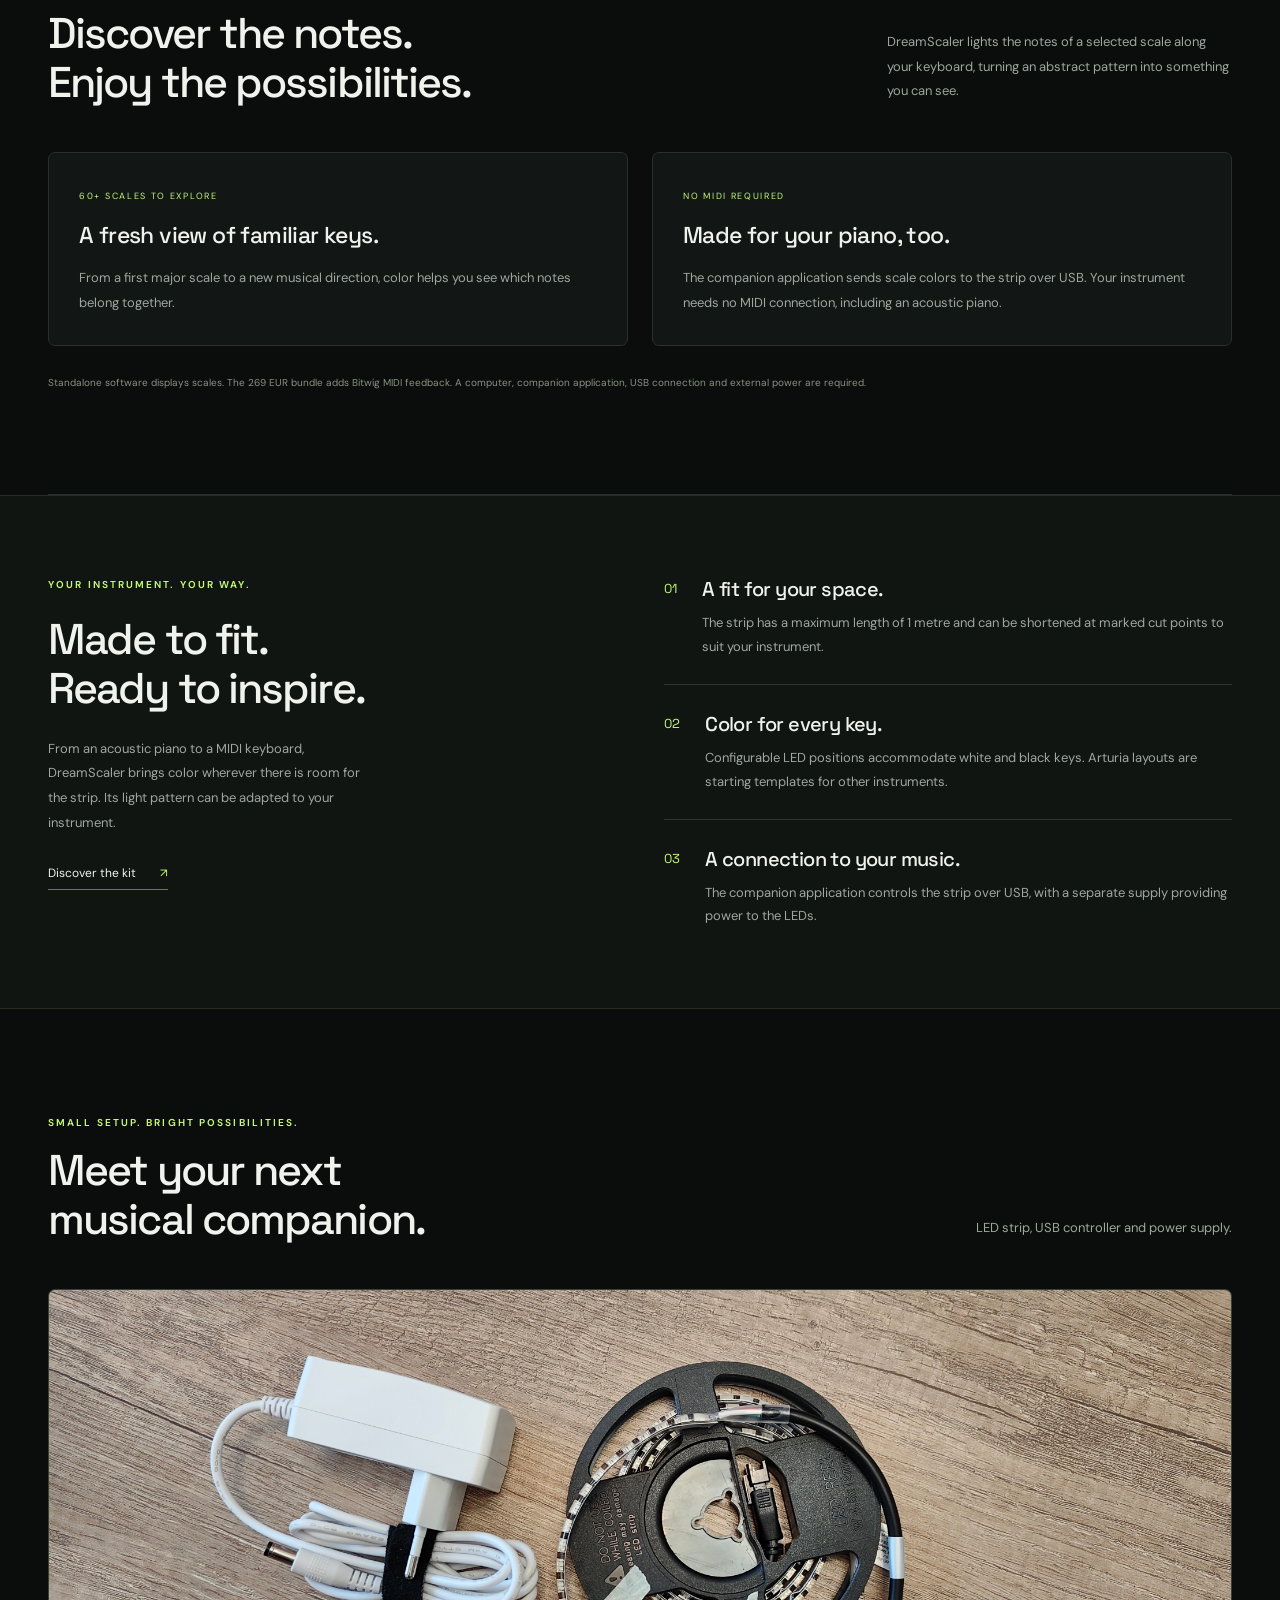
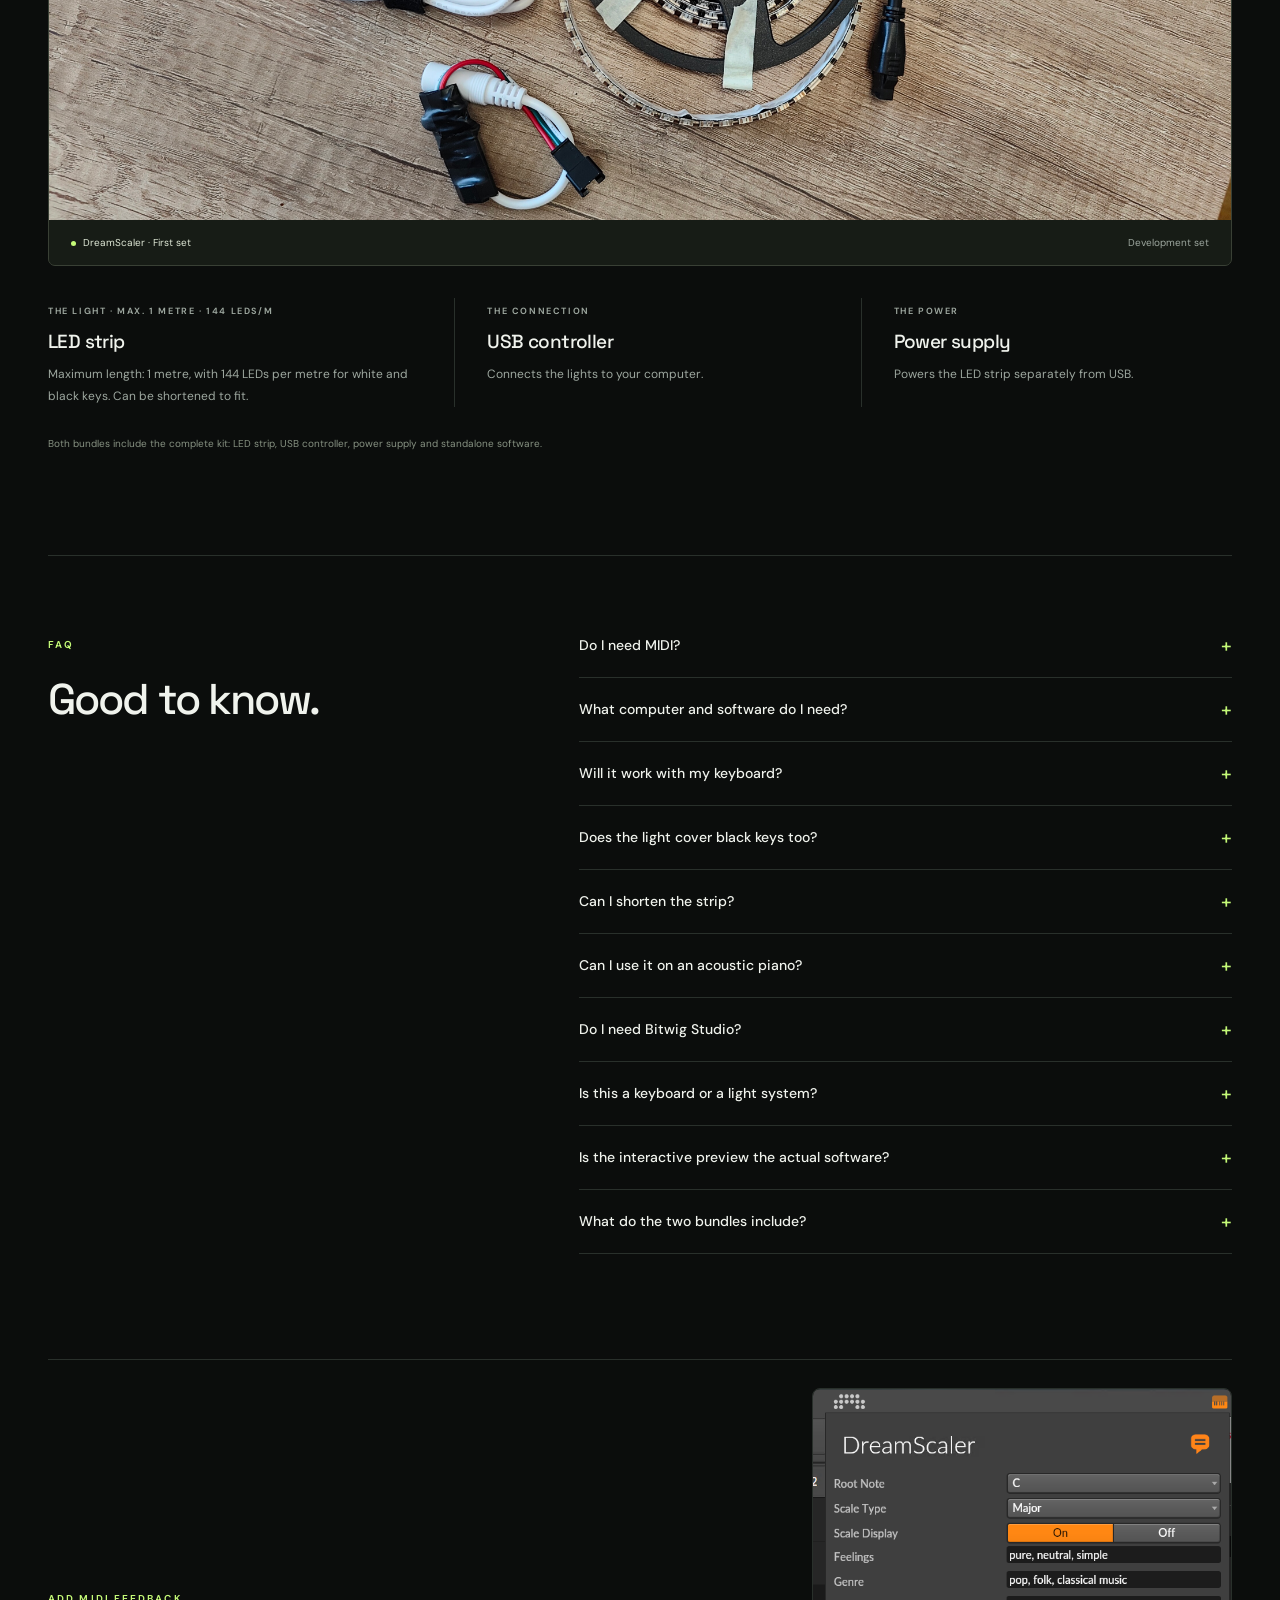
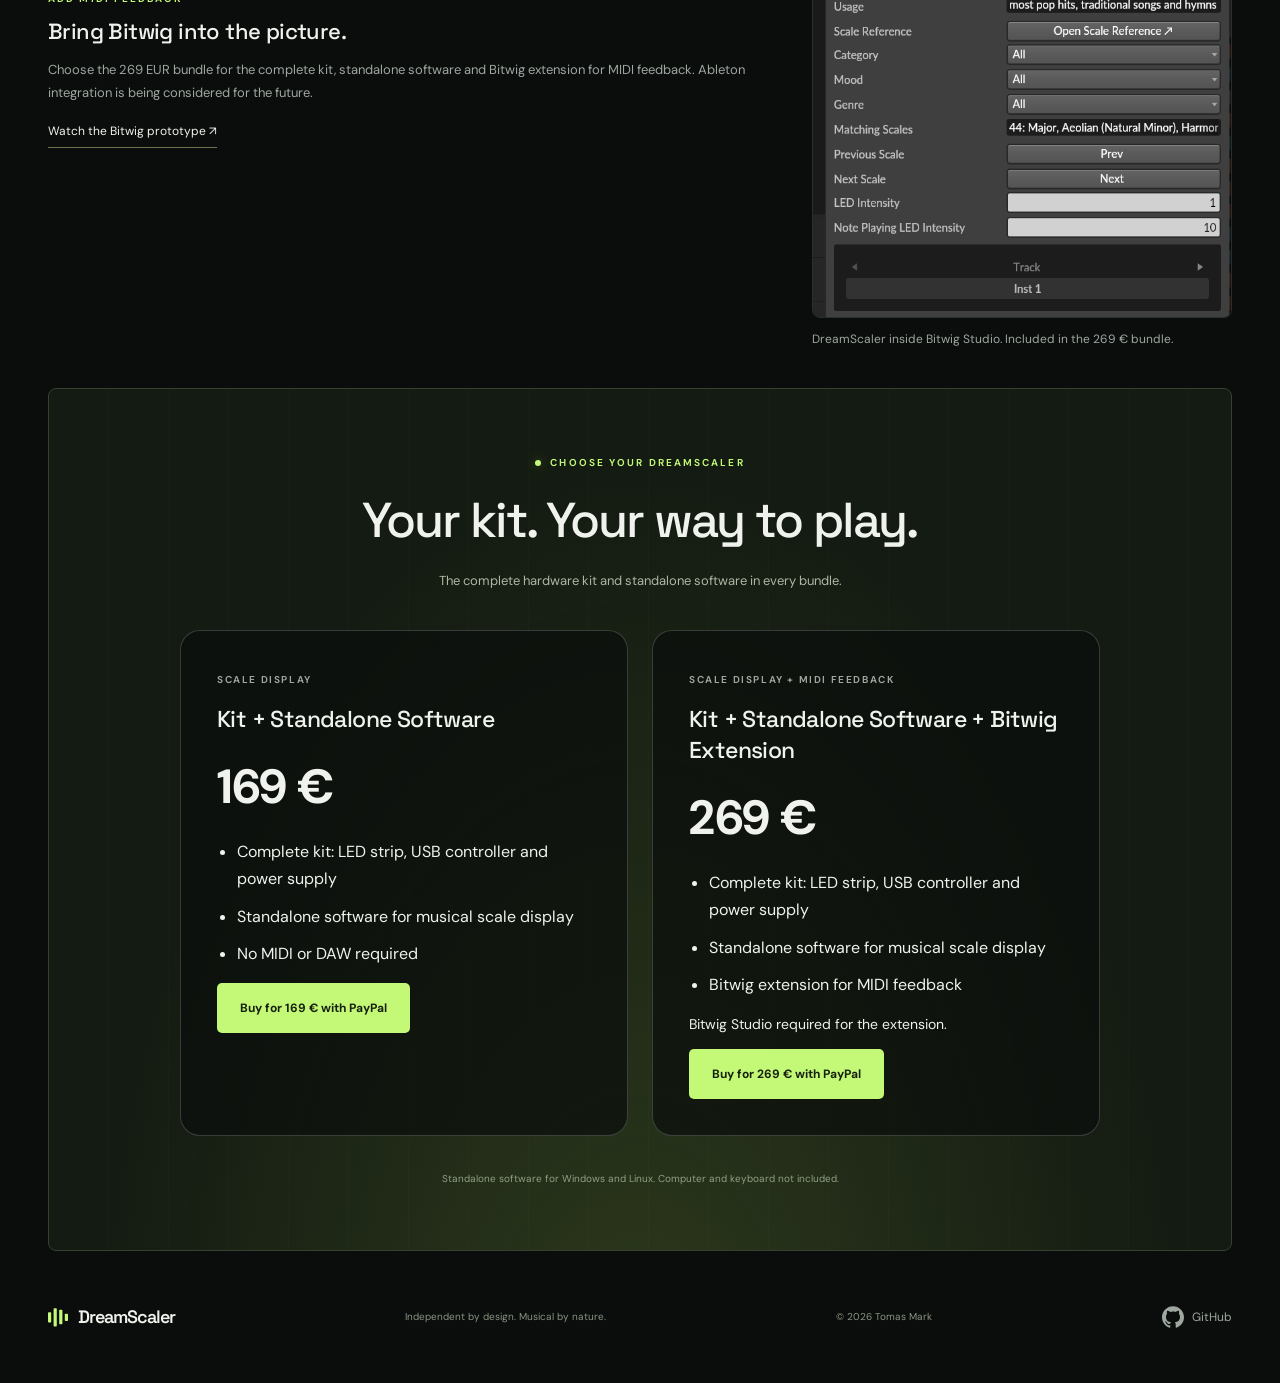
==== commit 55630886: "Show Bitwig extension interface beside bundle details" ====
--- a/index.html
+++ b/index.html
@@ -81,10 +81,16 @@
       <details><summary>What do the two bundles include?<span aria-hidden="true">+</span></summary><p>For 169 EUR, you get the complete kit and standalone software. For 269 EUR, you also get the Bitwig extension for MIDI feedback.</p></details>
     </div></section>
 
-    <aside class="wrap future-note" aria-labelledby="future-title">
+    <aside class="wrap future-note bitwig-preview" aria-labelledby="future-title">
+      <div class="bitwig-copy">
       <p class="eyebrow">ADD MIDI FEEDBACK</p><h3 id="future-title">Bring Bitwig into the picture.</h3>
       <p>Choose the 269 EUR bundle for the complete kit, standalone software and Bitwig extension for MIDI feedback. Ableton integration is being considered for the future.</p>
       <a class="text-link" href="https://www.youtube.com/watch?v=vPi2TyJrofc" target="_blank" rel="noopener noreferrer">Watch the Bitwig prototype ↗<span class="sr-only"> (opens YouTube in a new tab)</span></a>
+      </div>
+      <figure class="bitwig-screenshot">
+        <img src="btwg-extension.png" alt="DreamScaler extension in Bitwig Studio showing root note and scale selection, scale display, category, mood and genre filters, and LED intensity controls." width="622" height="786" loading="lazy" decoding="async">
+        <figcaption>DreamScaler inside Bitwig Studio. Included in the 269 &euro; bundle.</figcaption>
+      </figure>
     </aside>
 
     <section class="availability wrap" id="availability" aria-labelledby="availability-title">
--- a/styles.css
+++ b/styles.css
@@ -1059,7 +1059,7 @@
   margin:0 0 12px;
 }
 
-.future-note>p:not(.eyebrow) {
+.future-note>p:not(.eyebrow), .bitwig-copy>p:not(.eyebrow) {
   max-width:740px;
   font-size:13px;
   line-height:1.8;
@@ -1070,6 +1070,30 @@
   margin-top:5px;
 }
 
+.bitwig-preview {
+  display:grid;
+  grid-template-columns:minmax(0,1fr) minmax(0,420px);
+  align-items:center;
+  gap:48px;
+}
+.bitwig-screenshot { margin:0; }
+.bitwig-screenshot img {
+  display:block;
+  width:100%;
+  height:auto;
+  border:1px solid var(--line);
+  border-radius:8px;
+}
+.bitwig-screenshot figcaption {
+  margin-top:12px;
+  color:var(--muted);
+  font-size:12px;
+  line-height:1.6;
+}
+@media (max-width:700px) {
+  .bitwig-preview { grid-template-columns:1fr; gap:24px; }
+  .bitwig-screenshot { width:100%; max-width:420px; margin-inline:auto; }
+}
 .modes-section {
   border-bottom:1px solid var(--line);
 }
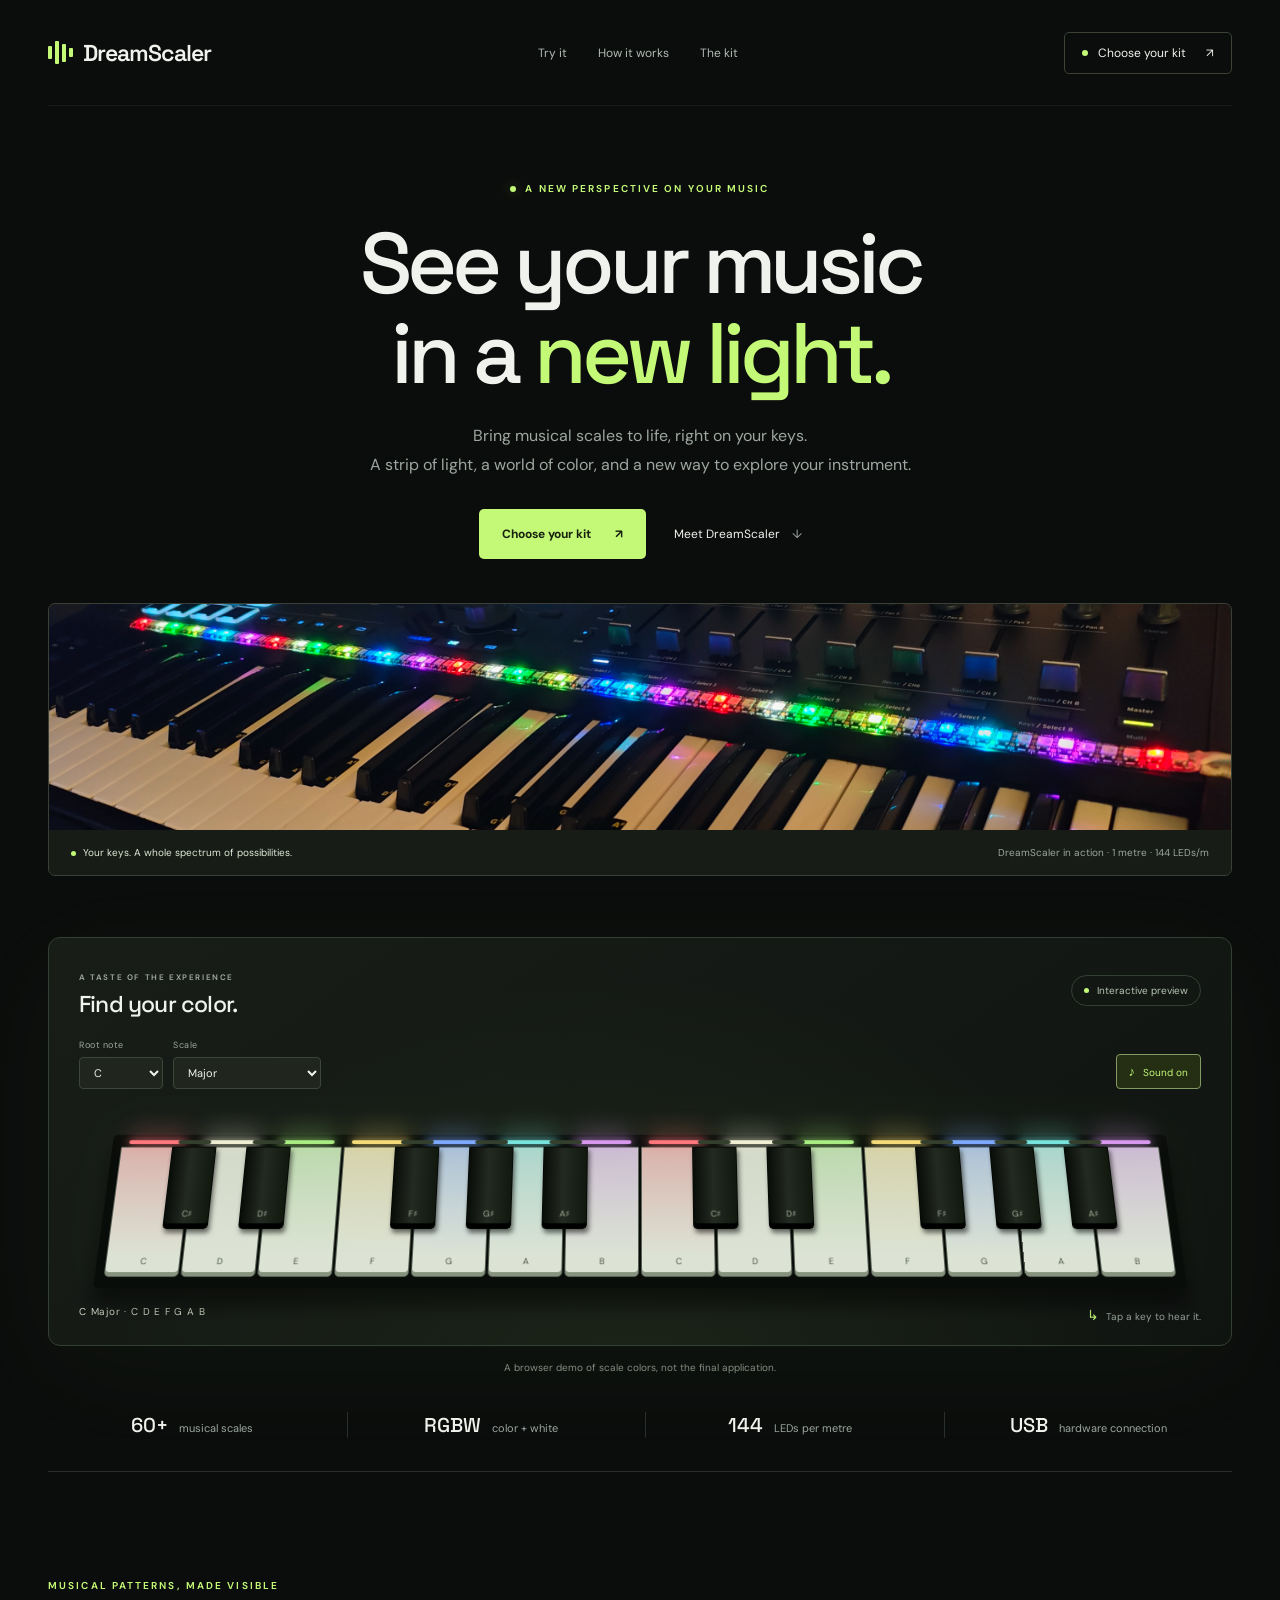
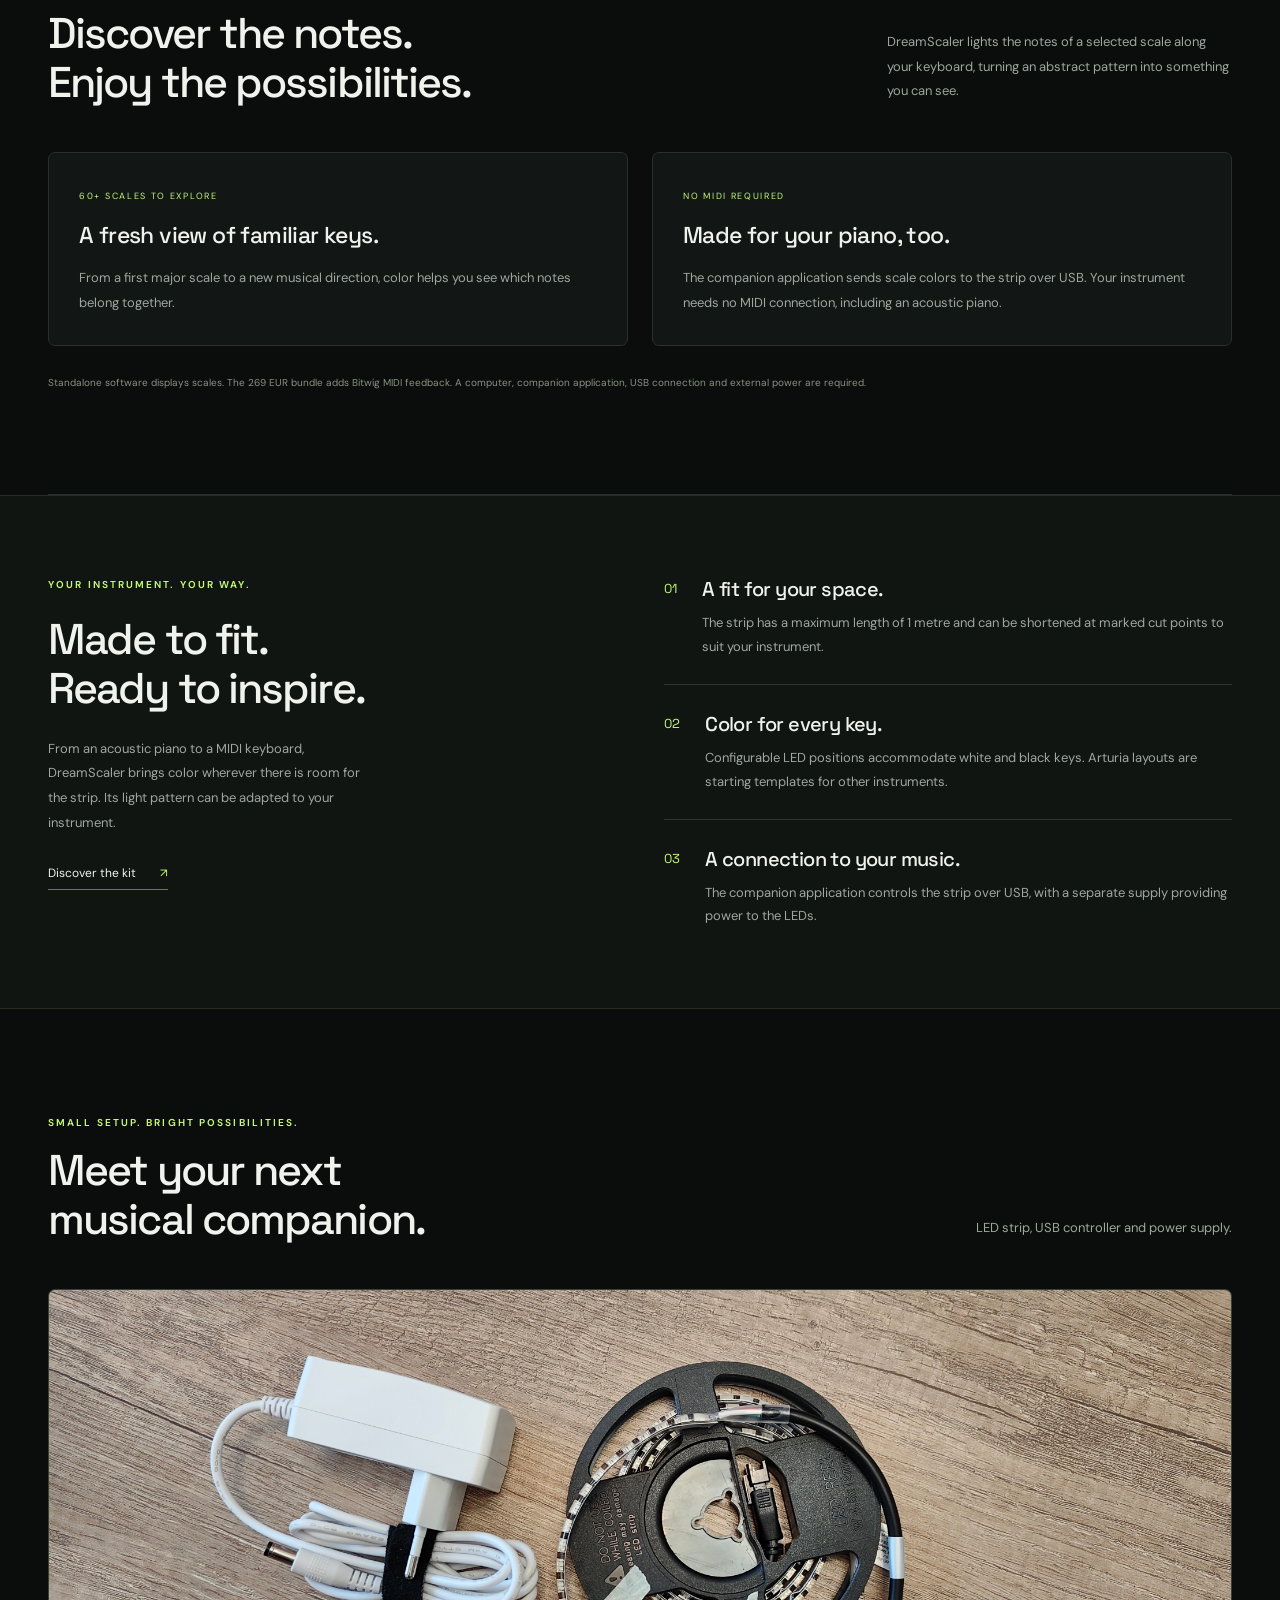
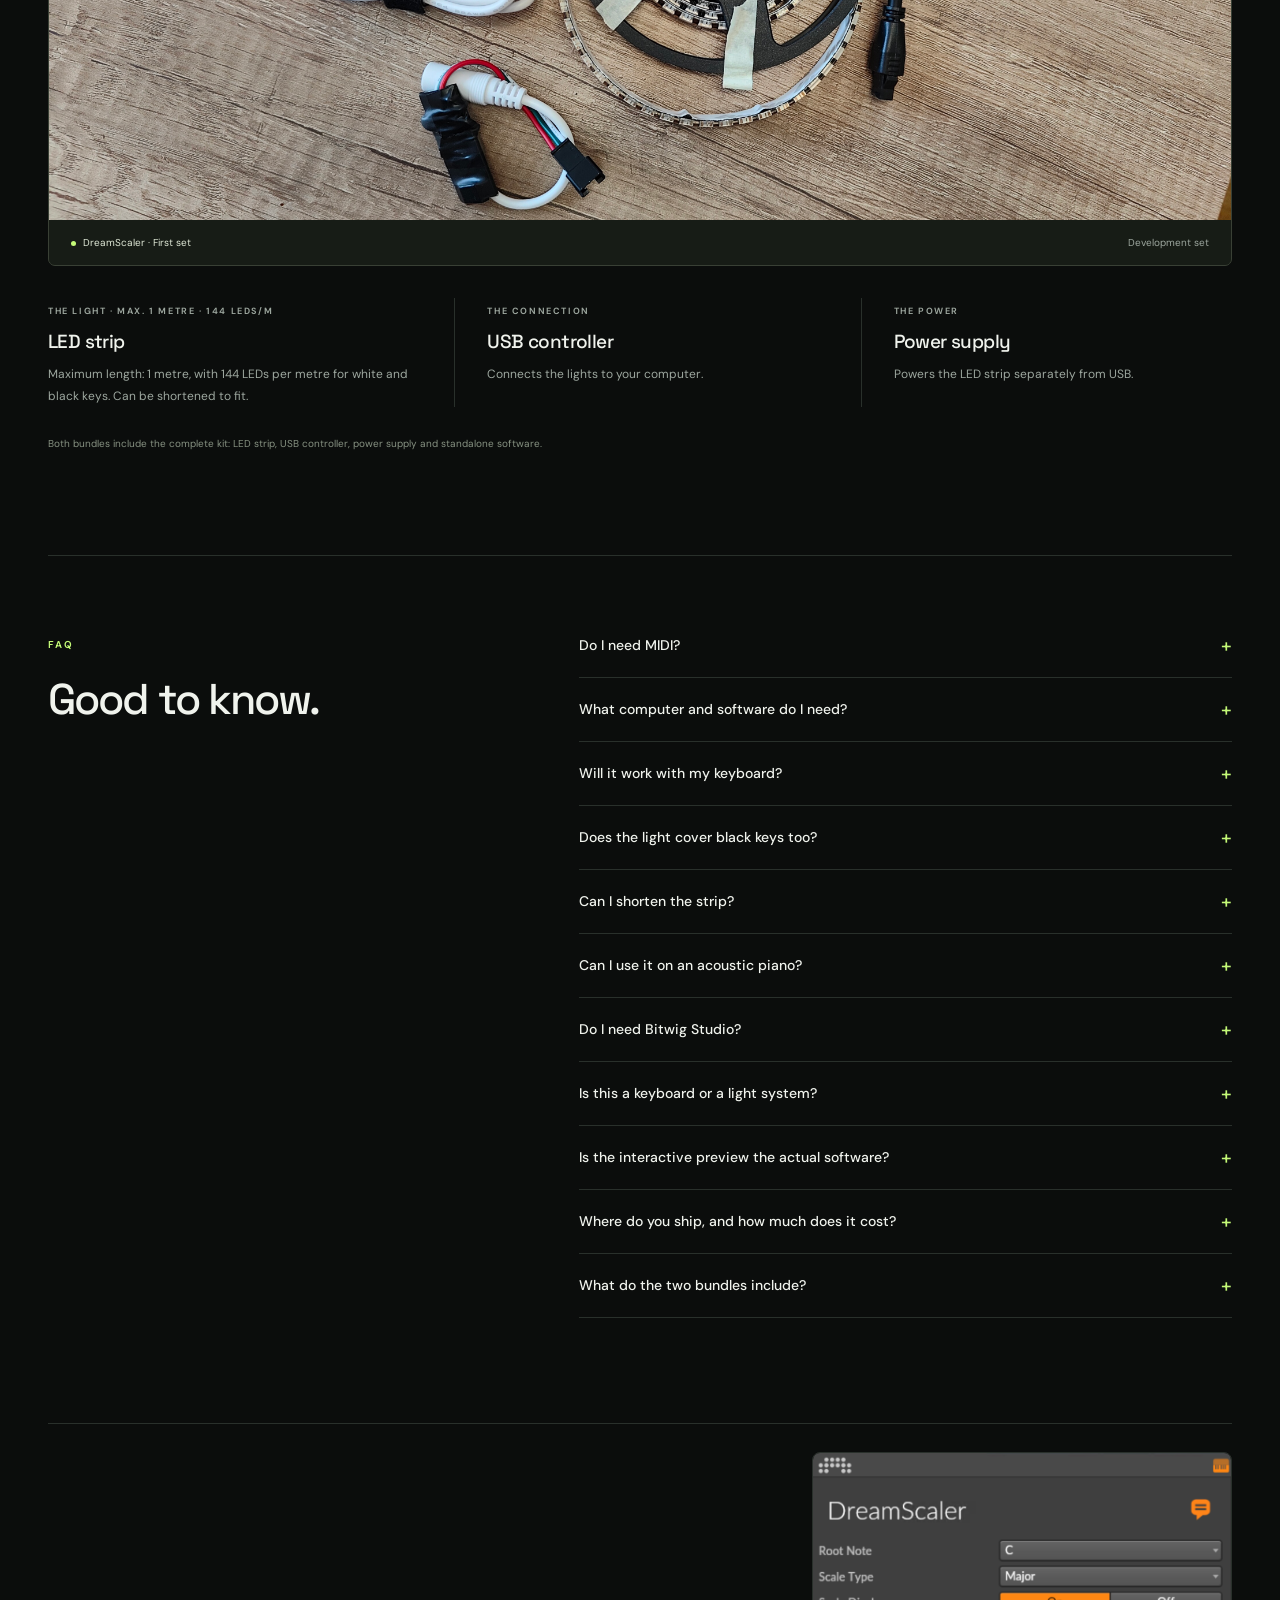
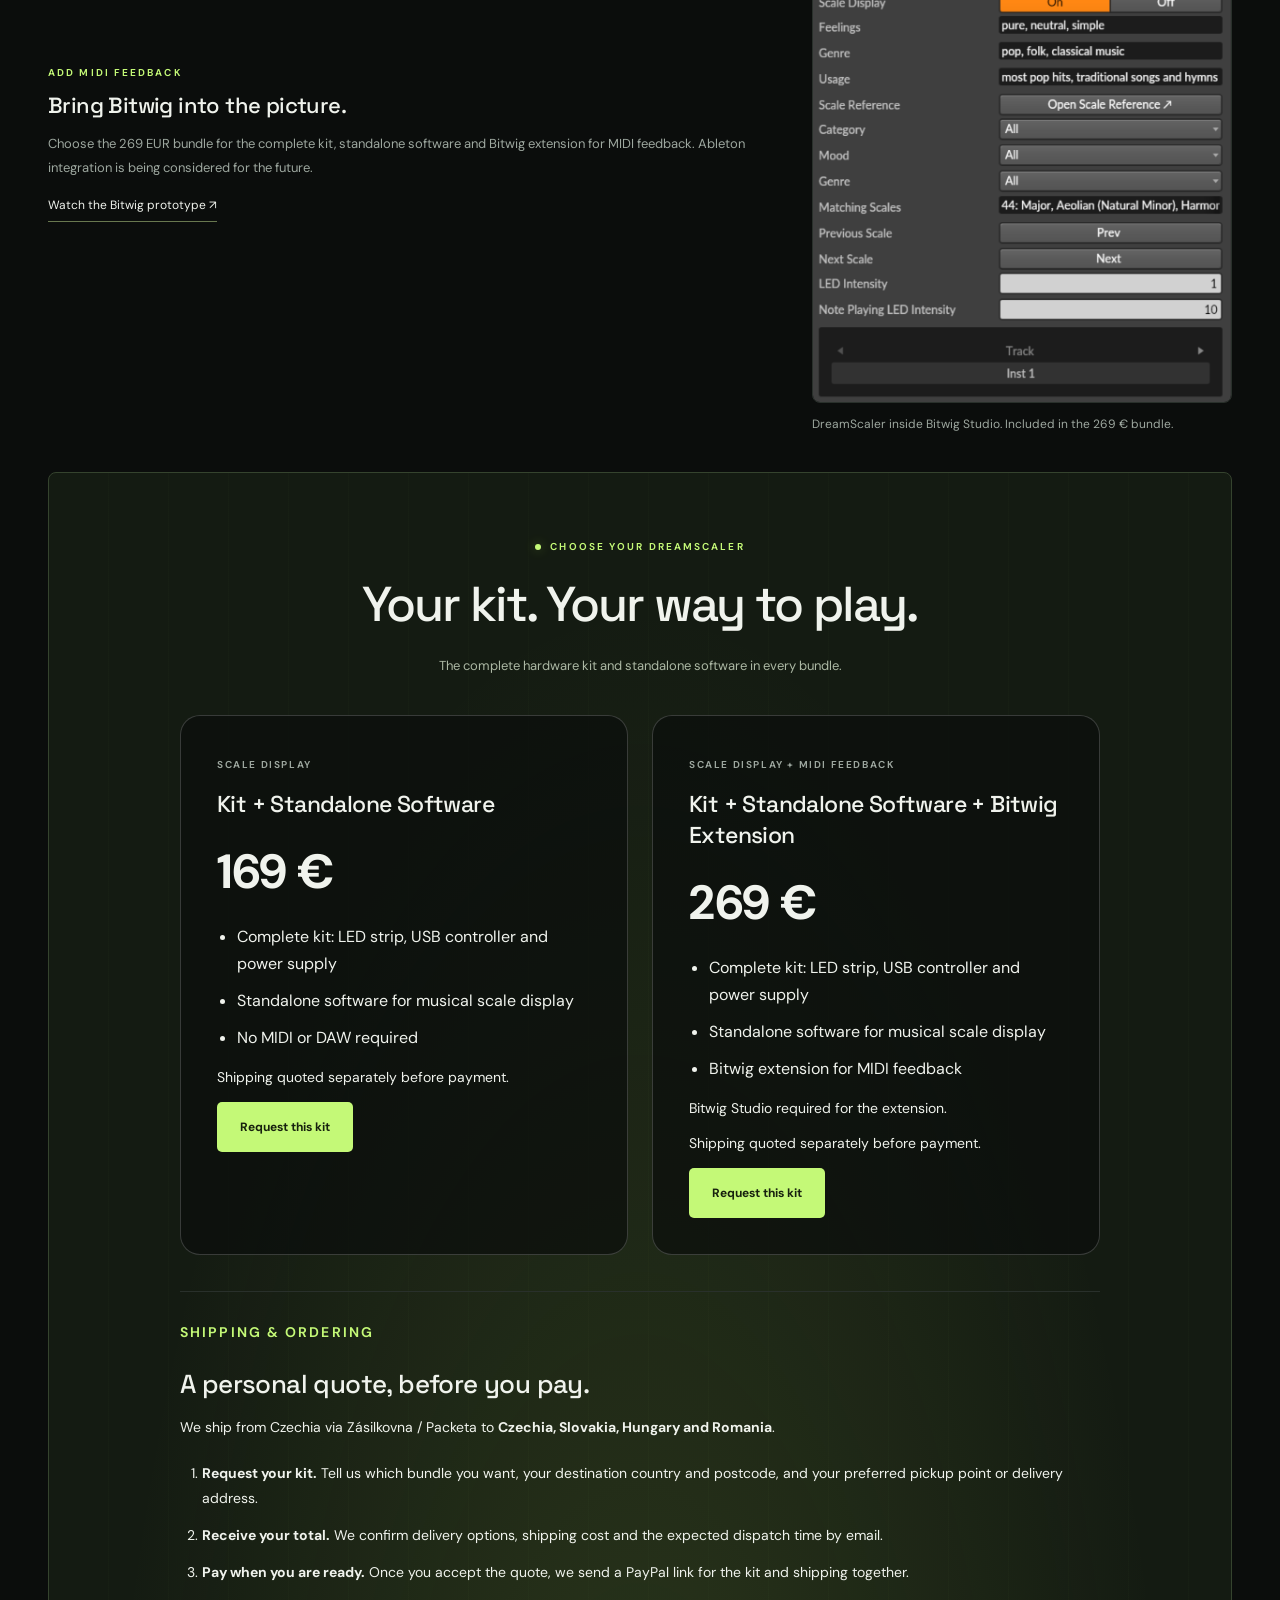
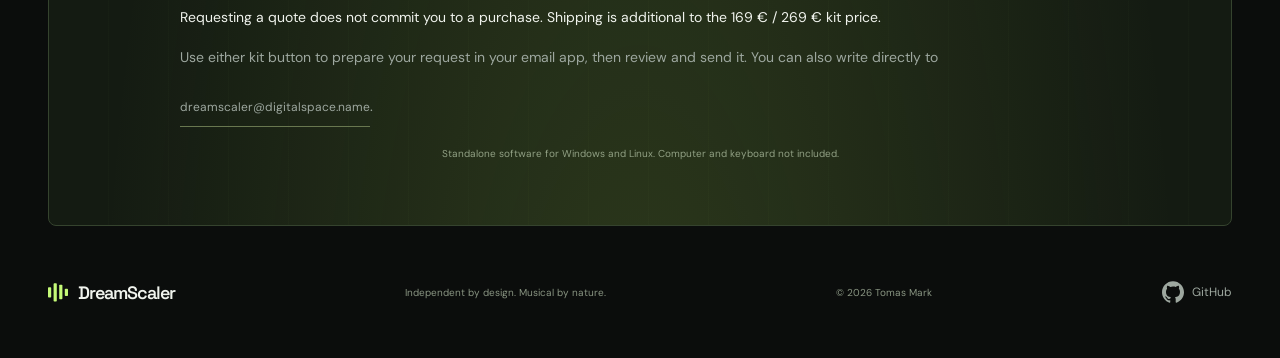
==== commit 7e1a58c1: "Request shipping quotes by email before PayPal payment" ====
--- a/index.html
+++ b/index.html
@@ -78,6 +78,7 @@
       <details><summary>Do I need Bitwig Studio?<span aria-hidden="true">+</span></summary><p>No. Both bundles include standalone software for scale display. The 269 EUR bundle adds the Bitwig extension for MIDI feedback, which requires Bitwig Studio.</p></details>
       <details><summary>Is this a keyboard or a light system?<span aria-hidden="true">+</span></summary><p>DreamScaler is an LED light system and companion software for a keyboard you already own. A keyboard and computer are not included.</p></details>
       <details><summary>Is the interactive preview the actual software?<span aria-hidden="true">+</span></summary><p>No. It is a browser demo of scale colors and sound. It does not connect to your hardware or show the final app interface.</p></details>
+      <details><summary>Where do you ship, and how much does it cost?<span aria-hidden="true">+</span></summary><p>We ship from Czechia to Czechia, Slovakia, Hungary and Romania via Z&aacute;silkovna / Packeta. Shipping is quoted individually before payment. Send a kit request with your destination, and we will confirm the full price and expected dispatch time by email. After you accept, we send a PayPal link including shipping.</p></details>
       <details><summary>What do the two bundles include?<span aria-hidden="true">+</span></summary><p>For 169 EUR, you get the complete kit and standalone software. For 269 EUR, you also get the Bitwig extension for MIDI feedback.</p></details>
     </div></section>
 
@@ -104,7 +105,8 @@
           <h3 id="standalone-title">Kit + Standalone Software</h3>
           <p class="price">169 &euro;</p>
           <ul><li>Complete kit: LED strip, USB controller and power supply</li><li>Standalone software for musical scale display</li><li>No MIDI or DAW required</li></ul>
-          <a class="button primary" href="https://www.paypal.com/paypalme/TomasMark/169EUR" target="_blank" rel="noopener noreferrer">Buy for 169 &euro; with PayPal<span class="sr-only"> (opens in a new tab)</span></a>
+          <p class="pricing-requirement">Shipping quoted separately before payment.</p>
+          <a class="button primary" href="mailto:dreamscaler@digitalspace.name?subject=DreamScaler%20kit%20inquiry%20-%20169%20EUR%20bundle&amp;body=Hello%2C%0A%0AI%20would%20like%20a%20quote%20for%20DreamScaler%3A%0AComplete%20Kit%20%2B%20Standalone%20Software%20-%20169%20EUR%2C%20excluding%20shipping.%0A%0AQuantity%3A%201%0AName%3A%0ADestination%20country%20%28Czechia%20%2F%20Slovakia%20%2F%20Hungary%20%2F%20Romania%29%3A%0APostcode%20and%20city%3A%0APreferred%20pickup%20point%20%28name%20and%20location%29%20or%20delivery%20address%3A%0AAdditional%20notes%3A%0A%0APlease%20confirm%20the%20shipping%20cost%2C%20total%20price%20and%20expected%20dispatch%20time%20before%20payment.%0A%0AThank%20you." data-inquiry="169">Request this kit</a>
         </article>
         <article class="pricing-card" aria-labelledby="bitwig-title">
           <span class="mini-label">SCALE DISPLAY + MIDI FEEDBACK</span>
@@ -112,8 +114,21 @@
           <p class="price">269 &euro;</p>
           <ul><li>Complete kit: LED strip, USB controller and power supply</li><li>Standalone software for musical scale display</li><li>Bitwig extension for MIDI feedback</li></ul>
           <p class="pricing-requirement">Bitwig Studio required for the extension.</p>
-          <a class="button primary" href="https://www.paypal.com/paypalme/TomasMark/269EUR" target="_blank" rel="noopener noreferrer">Buy for 269 &euro; with PayPal<span class="sr-only"> (opens in a new tab)</span></a>
+          <p class="pricing-requirement">Shipping quoted separately before payment.</p>
+          <a class="button primary" href="mailto:dreamscaler@digitalspace.name?subject=DreamScaler%20kit%20inquiry%20-%20269%20EUR%20bundle&amp;body=Hello%2C%0A%0AI%20would%20like%20a%20quote%20for%20DreamScaler%3A%0AComplete%20Kit%20%2B%20Standalone%20Software%20%2B%20Bitwig%20Extension%20%28MIDI%20feedback%29%20-%20269%20EUR%2C%20excluding%20shipping.%0A%0AQuantity%3A%201%0AName%3A%0ADestination%20country%20%28Czechia%20%2F%20Slovakia%20%2F%20Hungary%20%2F%20Romania%29%3A%0APostcode%20and%20city%3A%0APreferred%20pickup%20point%20%28name%20and%20location%29%20or%20delivery%20address%3A%0AAdditional%20notes%3A%0A%0APlease%20confirm%20the%20shipping%20cost%2C%20total%20price%20and%20expected%20dispatch%20time%20before%20payment.%0A%0AThank%20you." data-inquiry="269">Request this kit</a>
         </article>
+      </div>
+      <div class="shipping-info" id="shipping" aria-labelledby="shipping-title">
+        <p class="eyebrow">SHIPPING &amp; ORDERING</p>
+        <h3 id="shipping-title">A personal quote, before you pay.</h3>
+        <p>We ship from Czechia via Z&aacute;silkovna / Packeta to <strong>Czechia, Slovakia, Hungary and Romania</strong>.</p>
+        <ol>
+          <li><strong>Request your kit.</strong> Tell us which bundle you want, your destination country and postcode, and your preferred pickup point or delivery address.</li>
+          <li><strong>Receive your total.</strong> We confirm delivery options, shipping cost and the expected dispatch time by email.</li>
+          <li><strong>Pay when you are ready.</strong> Once you accept the quote, we send a PayPal link for the kit and shipping together.</li>
+        </ol>
+        <p>Requesting a quote does not commit you to a purchase. Shipping is additional to the 169 &euro; / 269 &euro; kit price.</p>
+        <p class="inquiry-help">Use either kit button to prepare your request in your email app, then review and send it. You can also write directly to <a class="text-link" href="mailto:dreamscaler@digitalspace.name">dreamscaler@digitalspace.name</a>.</p>
       </div>
       <span class="availability-note">Standalone software for Windows and Linux. Computer and keyboard not included.</span>
     </section>
--- a/styles.css
+++ b/styles.css
@@ -941,6 +941,19 @@
 .pricing-card ul { padding-left: 20px; line-height: 1.7; }
 .pricing-card li + li { margin-top: 10px; }
 .pricing-requirement { font-size: 14px; line-height: 1.5; }
+.shipping-info {
+  max-width:920px;
+  margin:32px auto 0;
+  padding-top:28px;
+  border-top:1px solid var(--line);
+  text-align:left;
+  scroll-margin-top:30px;
+}
+.shipping-info h3 { font-size:26px; line-height:1.3; margin:12px 0; }
+.shipping-info p, .shipping-info li { font-size:14px; line-height:1.8; }
+.shipping-info ol { padding-left:22px; margin:20px 0; }
+.shipping-info li + li { margin-top:12px; }
+.shipping-info .inquiry-help { color:var(--muted); overflow-wrap:anywhere; }
 @media (max-width: 700px) {
   .pricing-grid { grid-template-columns: 1fr; }
 }
